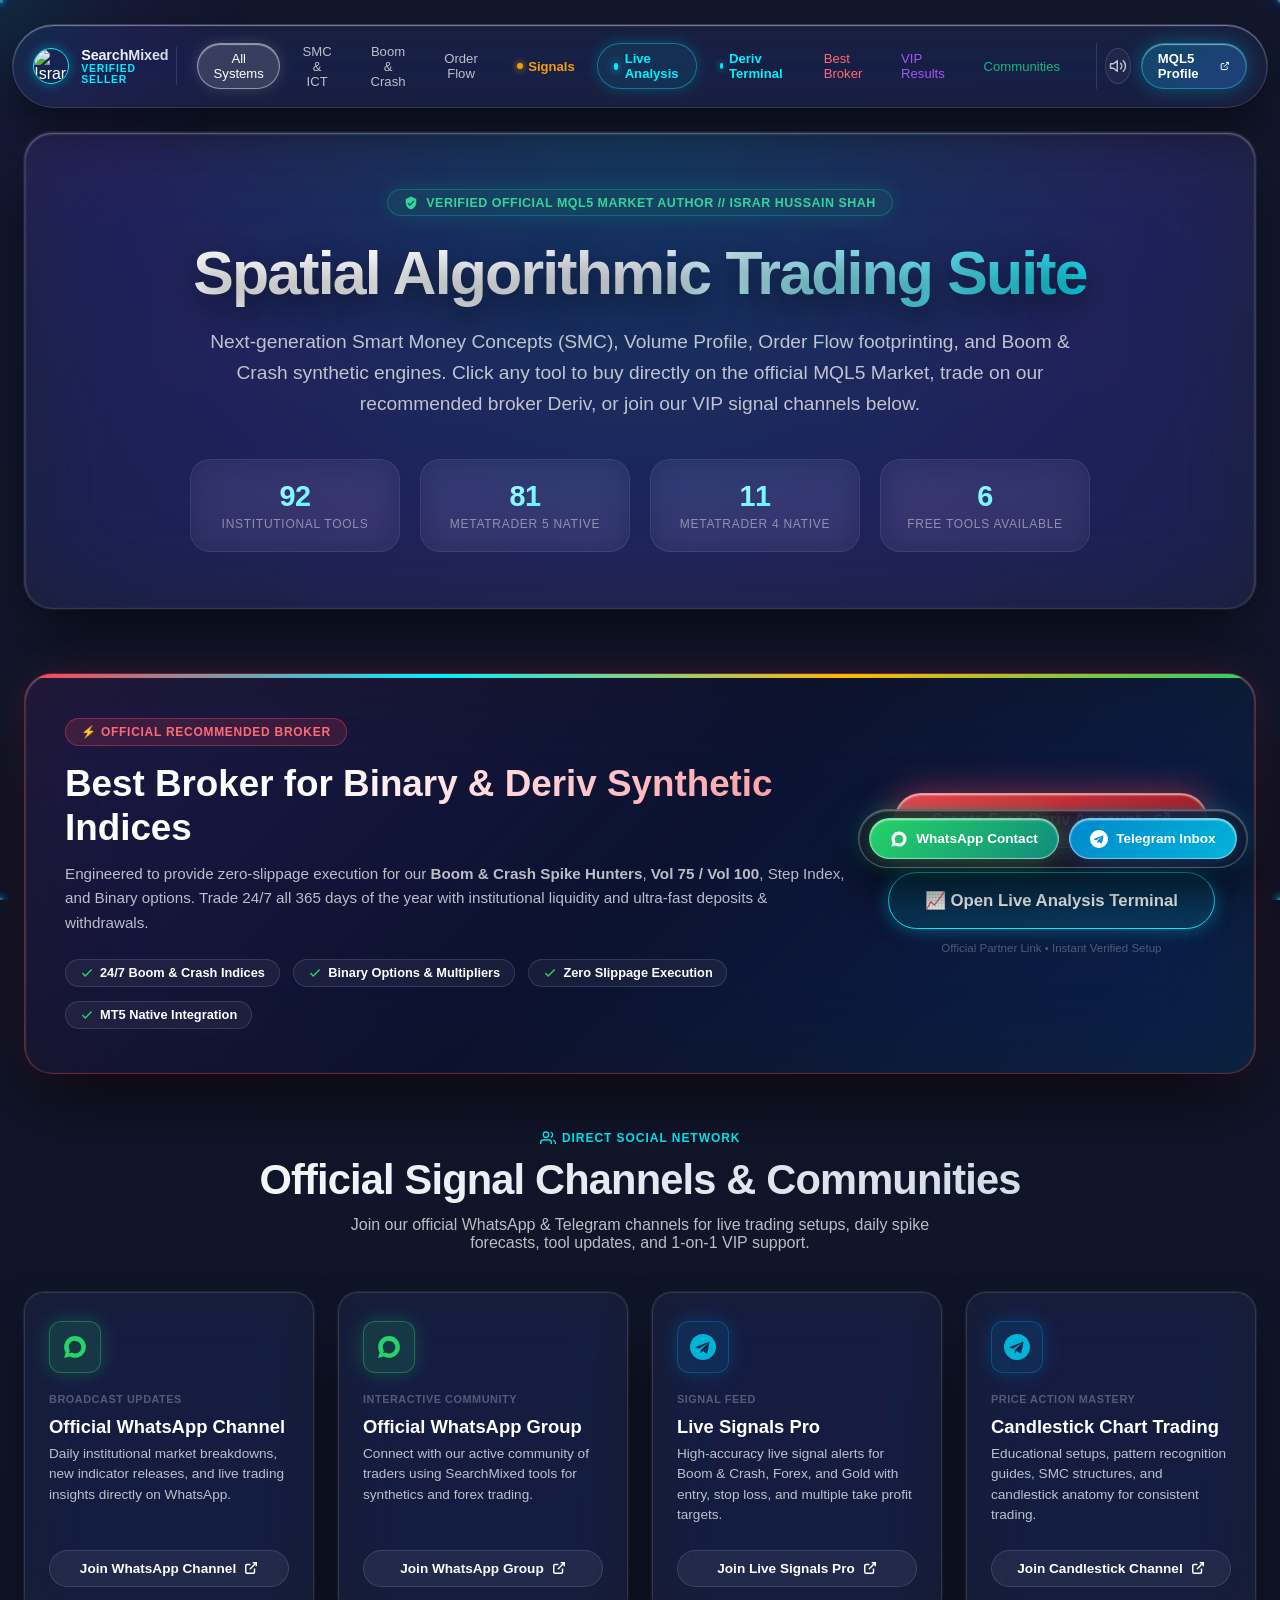
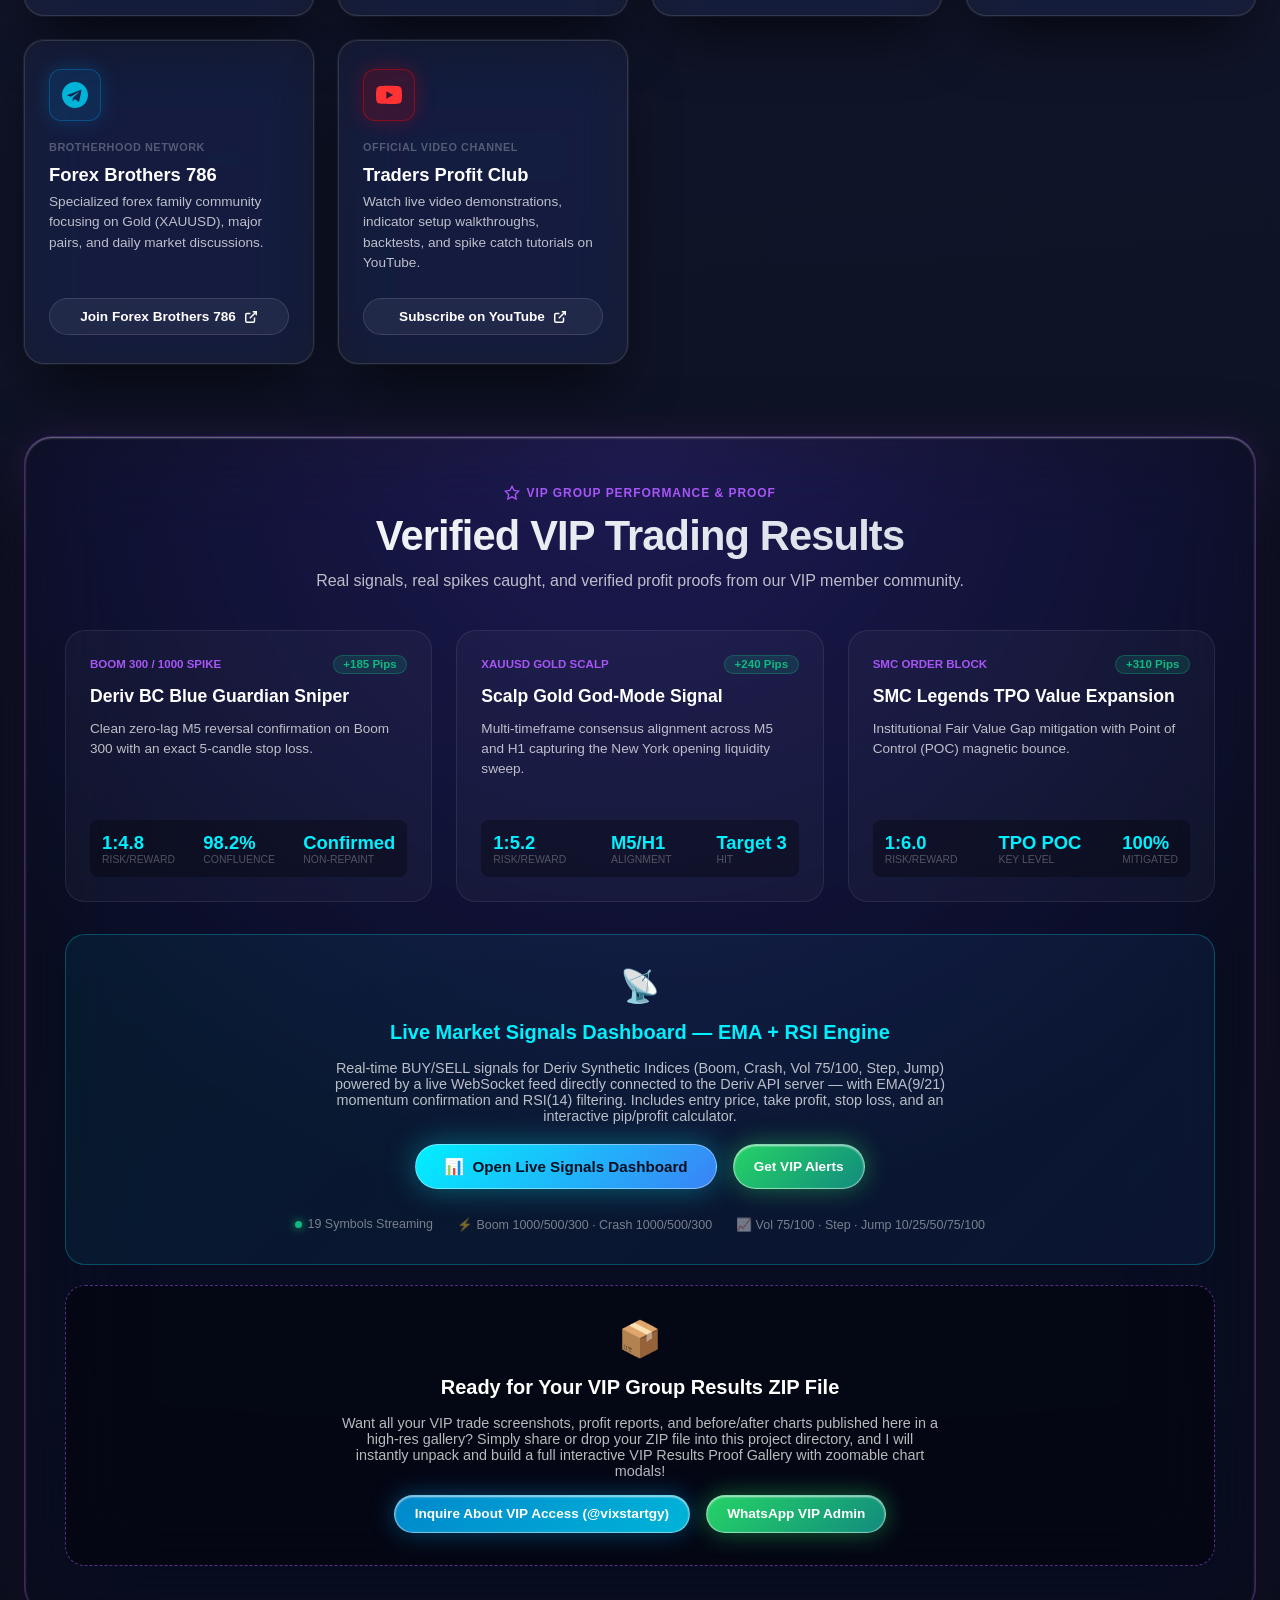
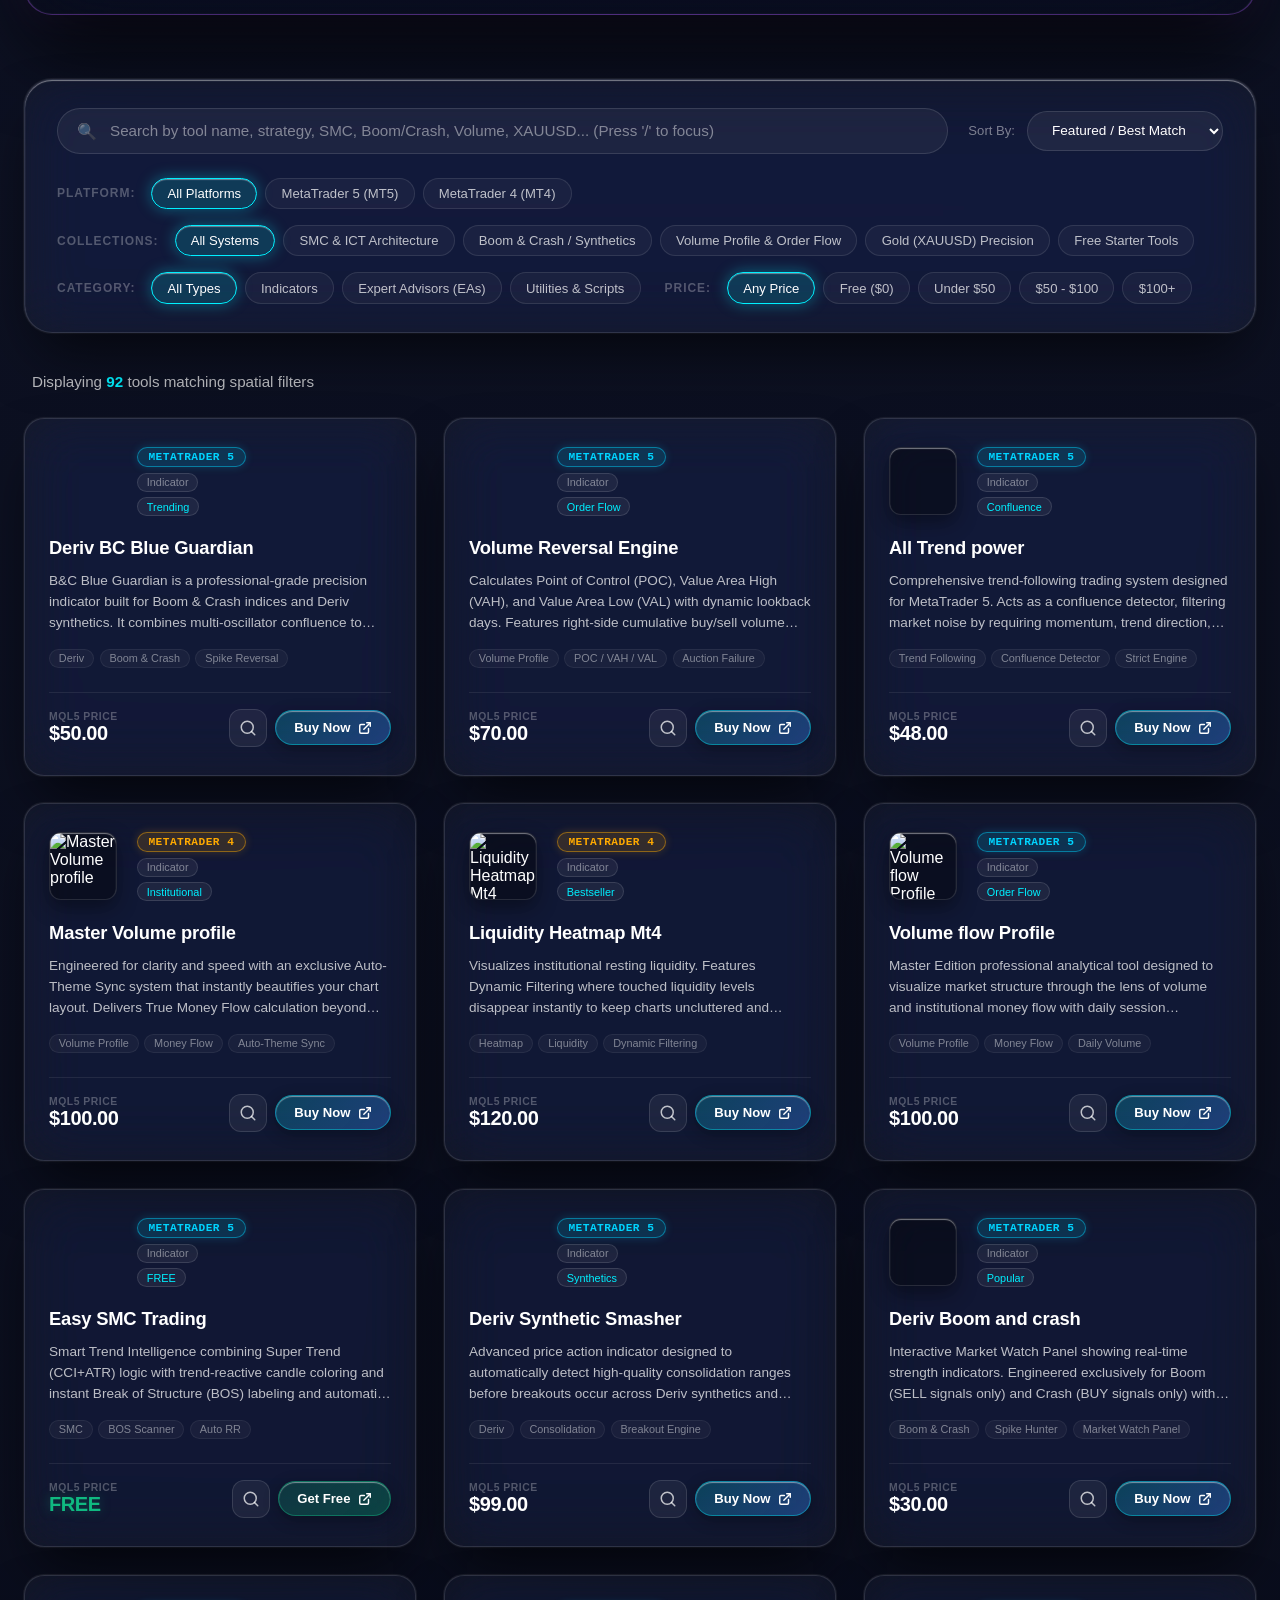
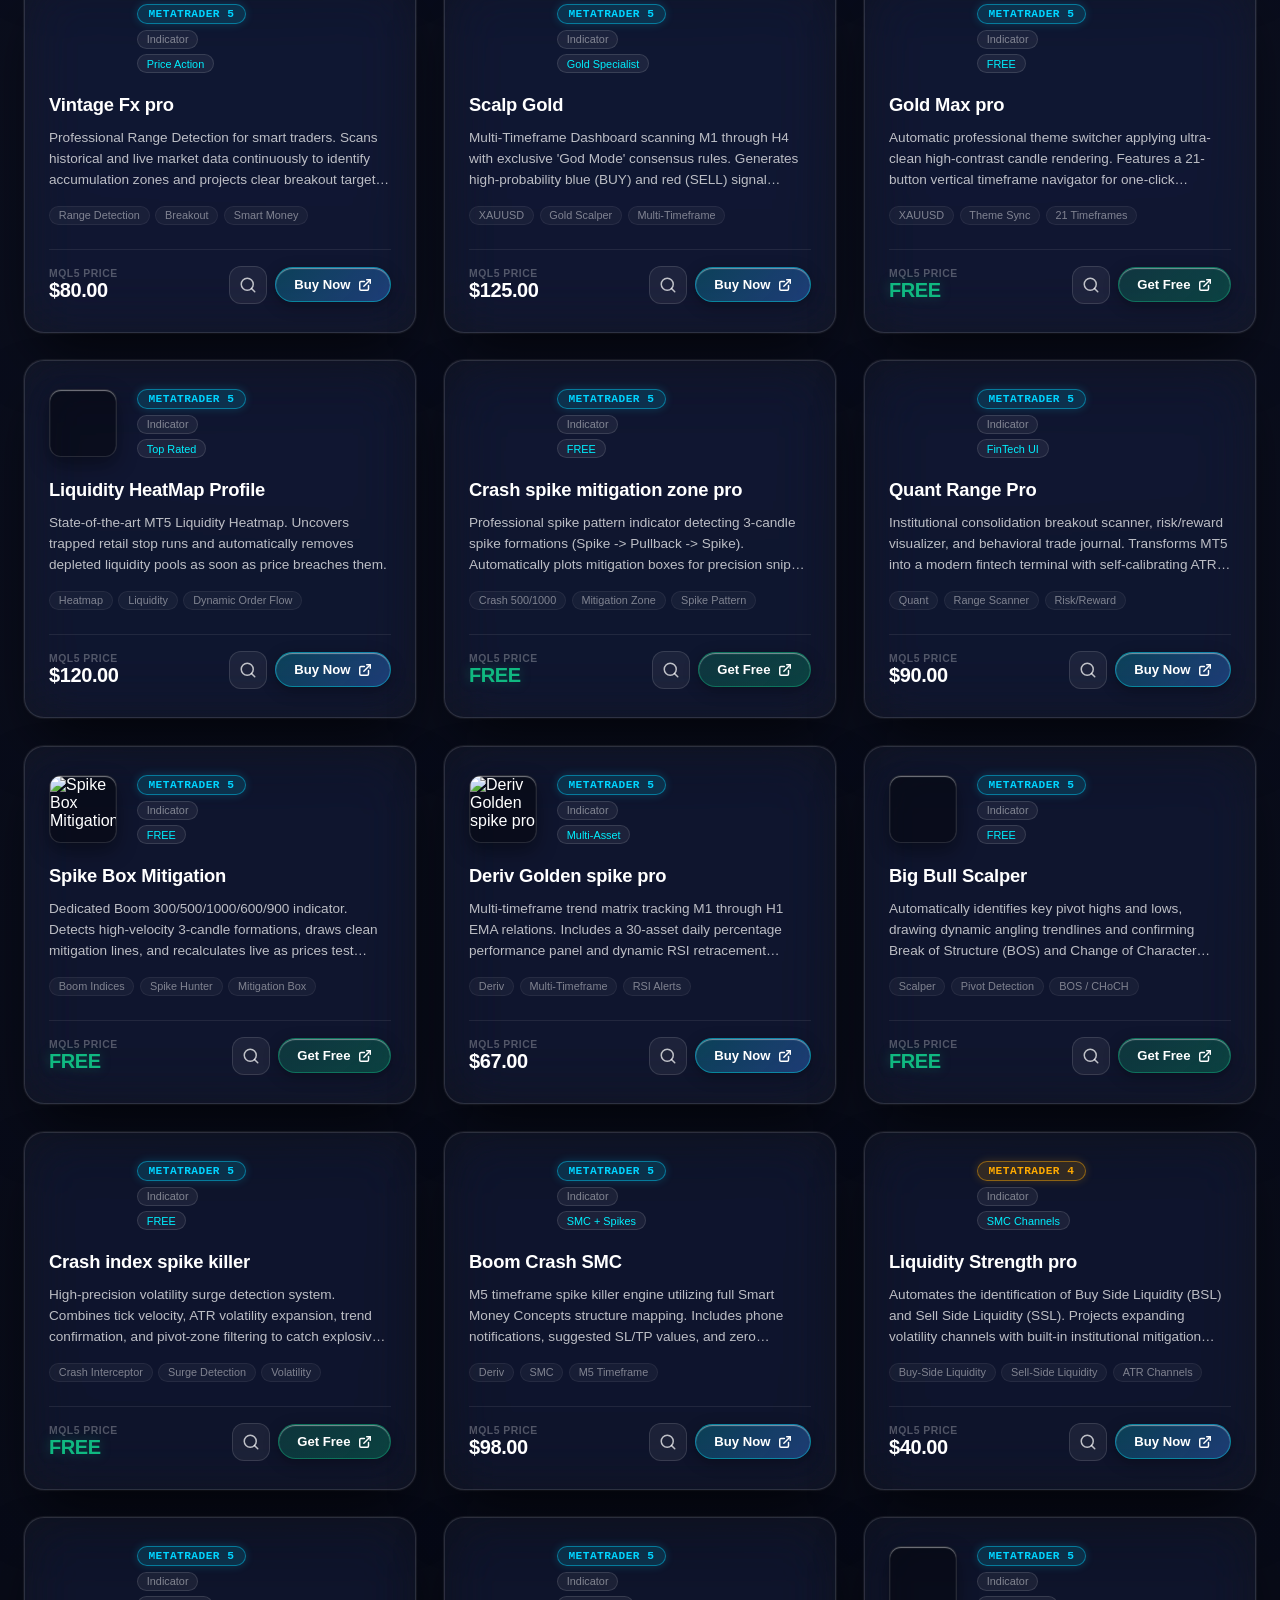
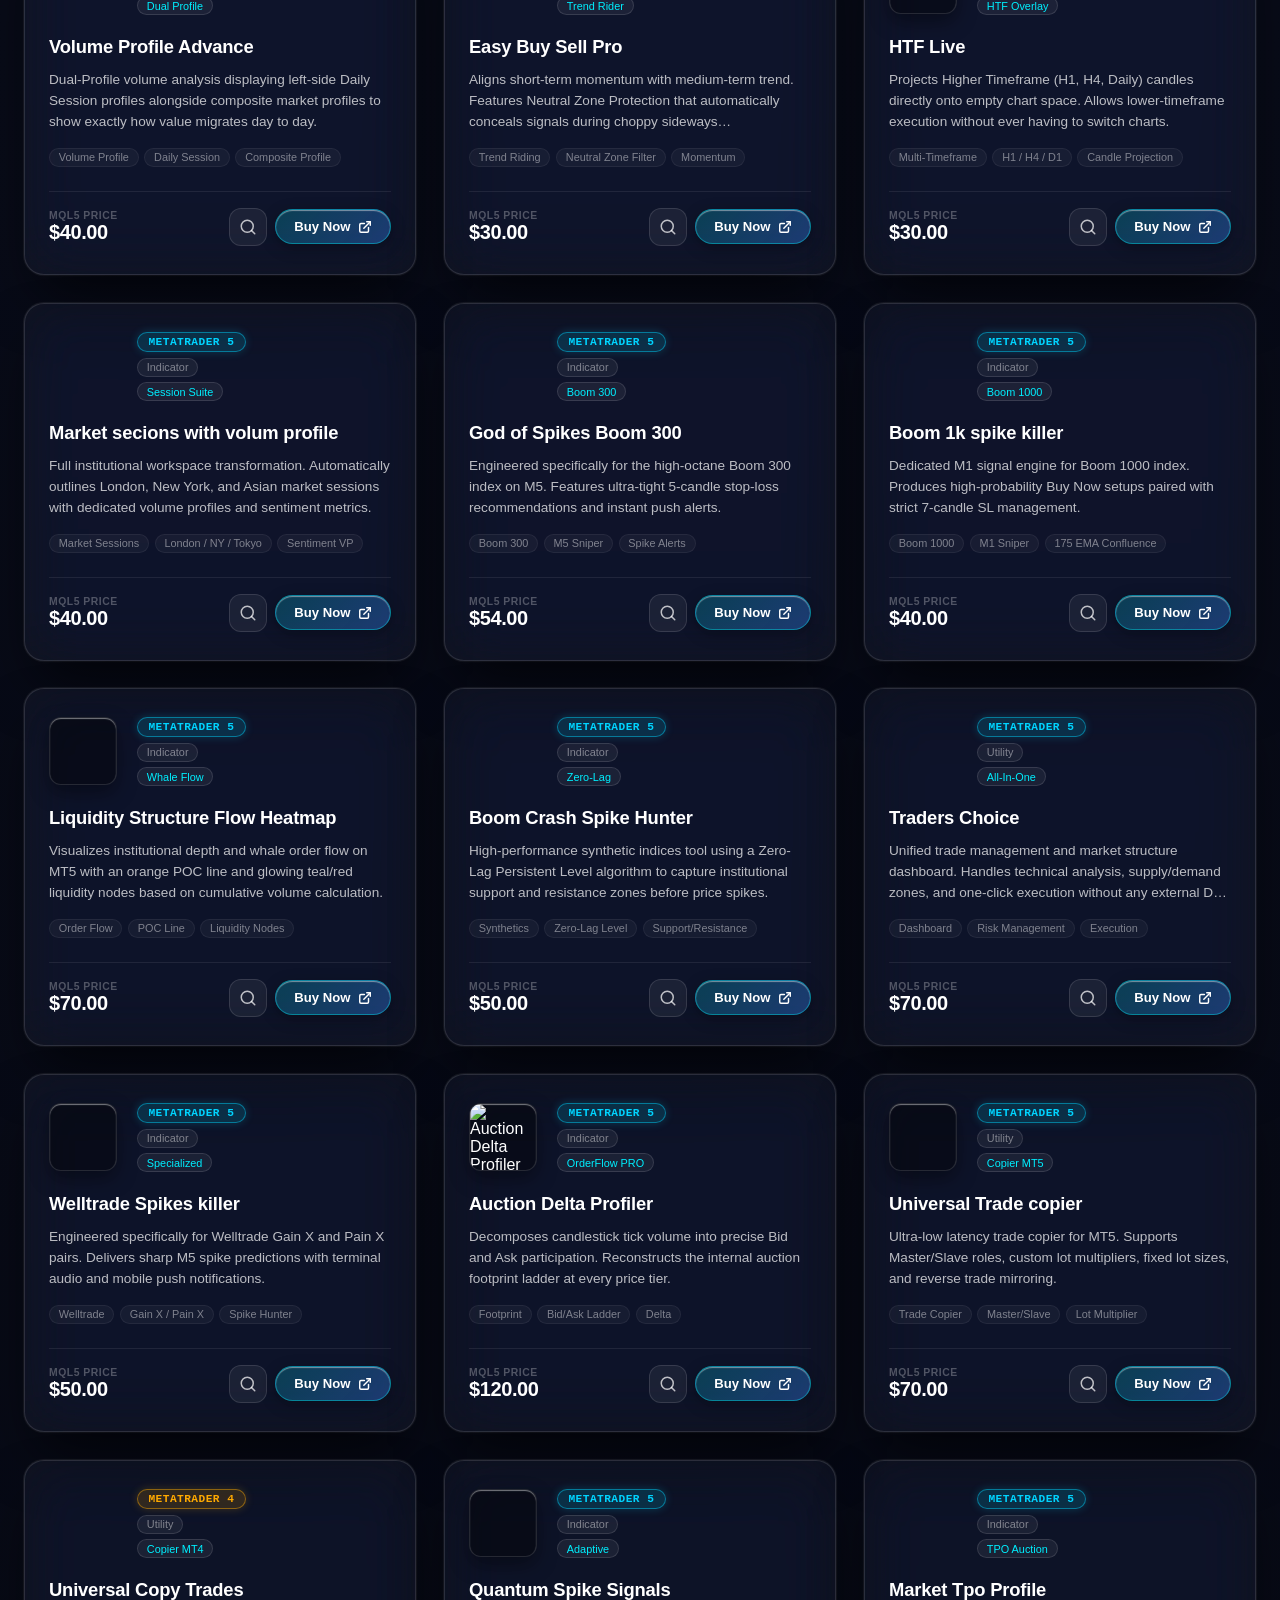
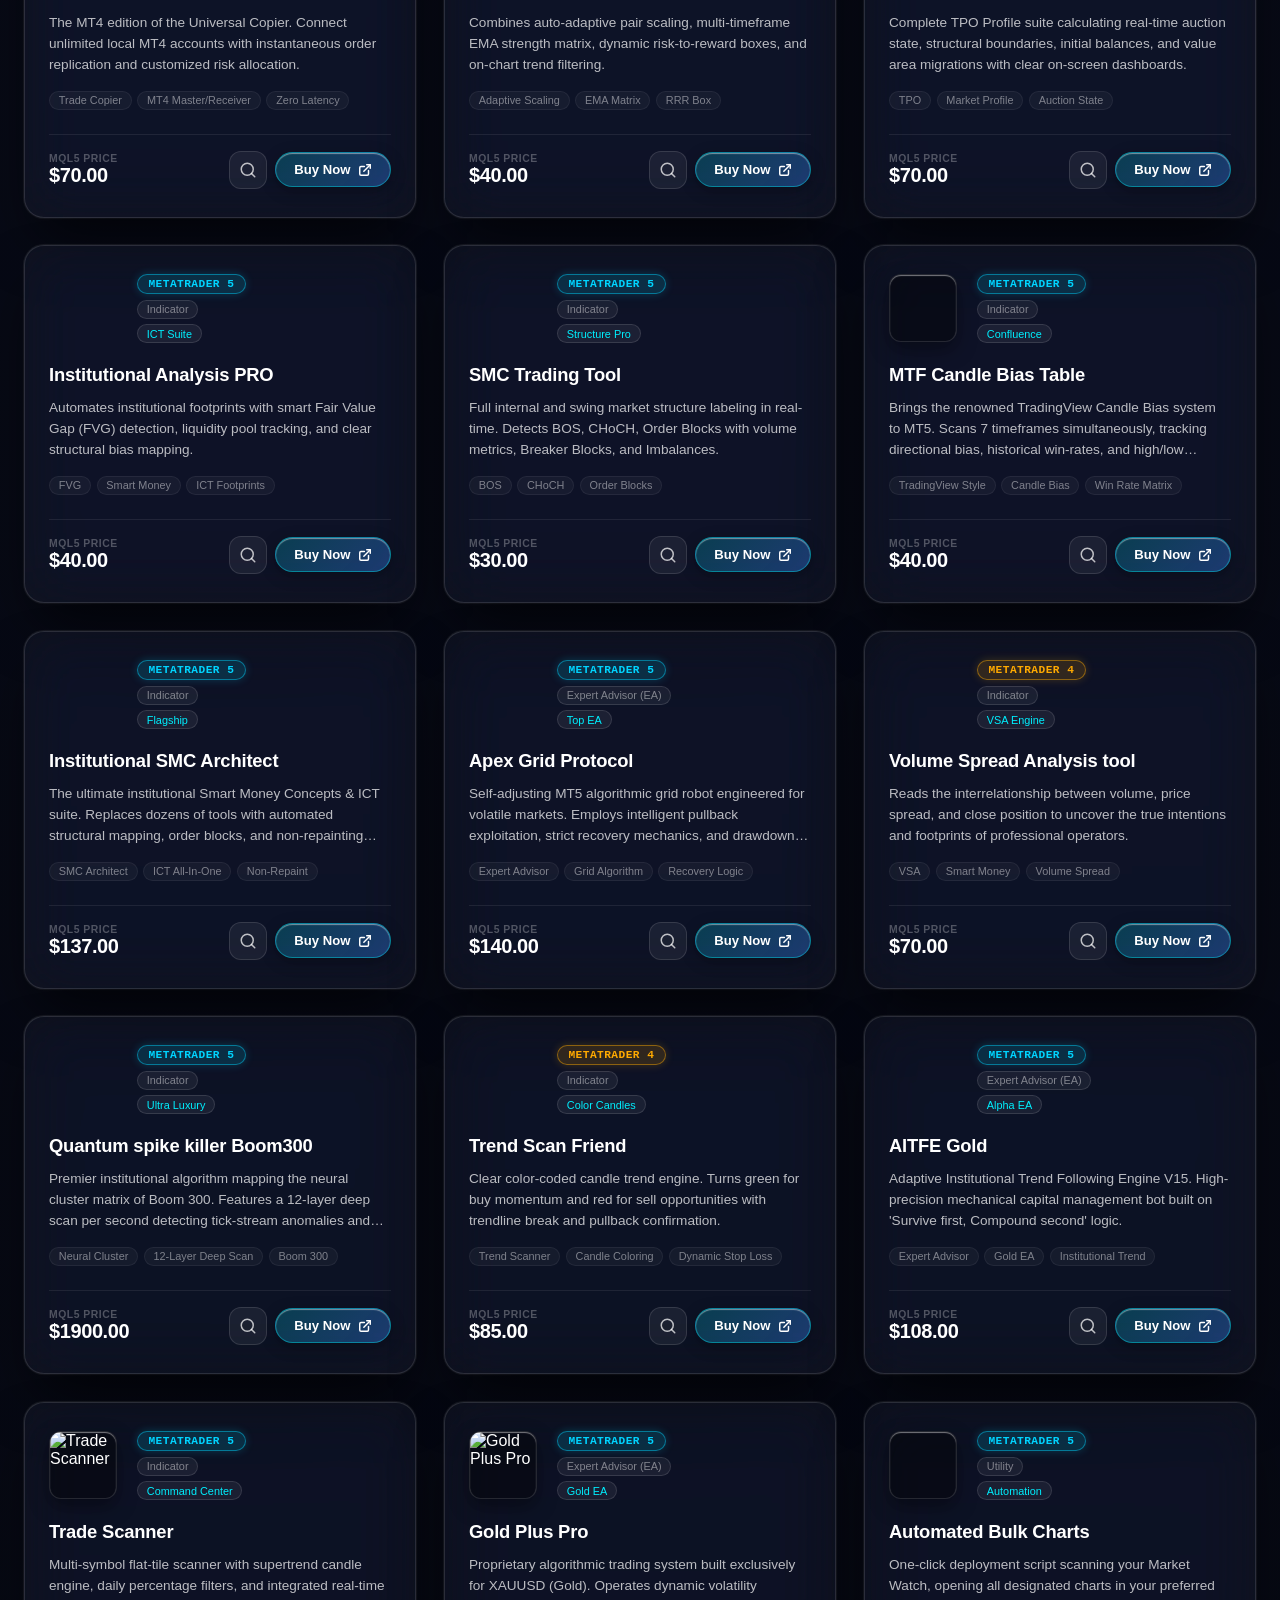
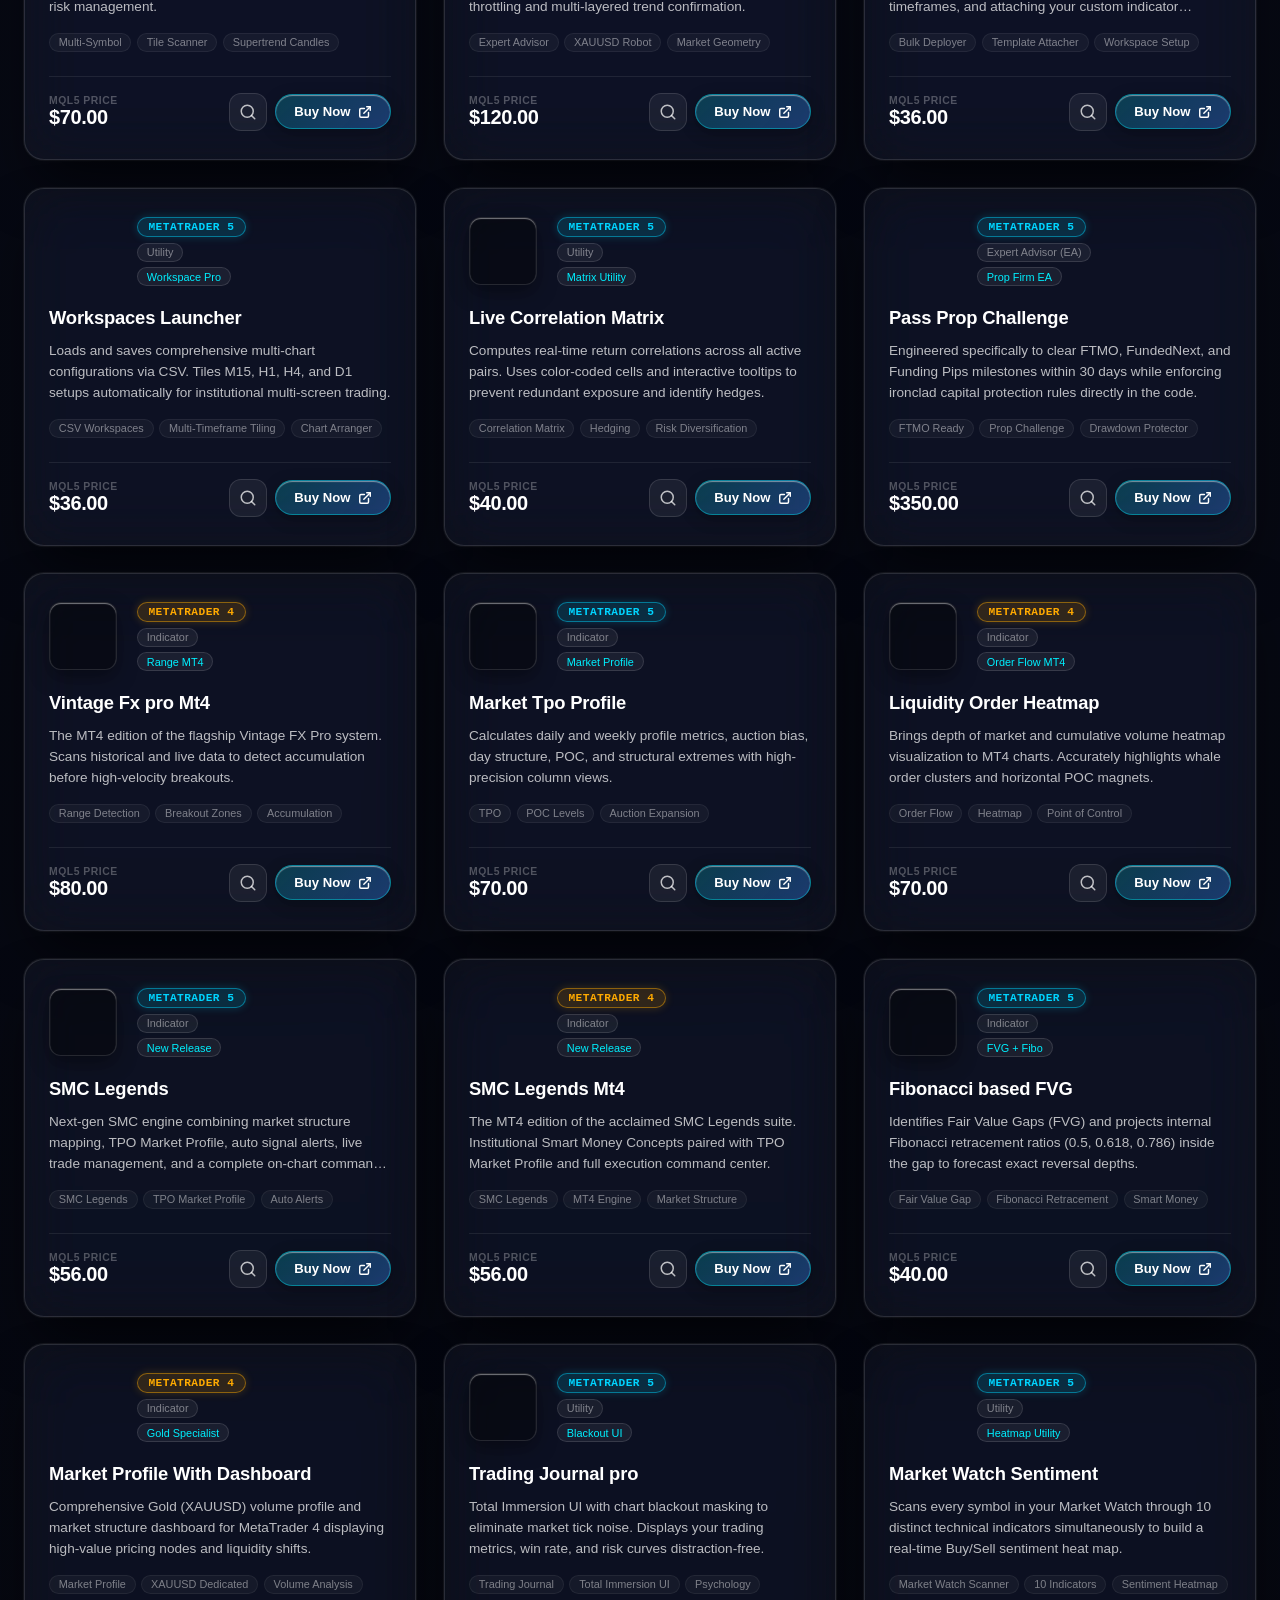
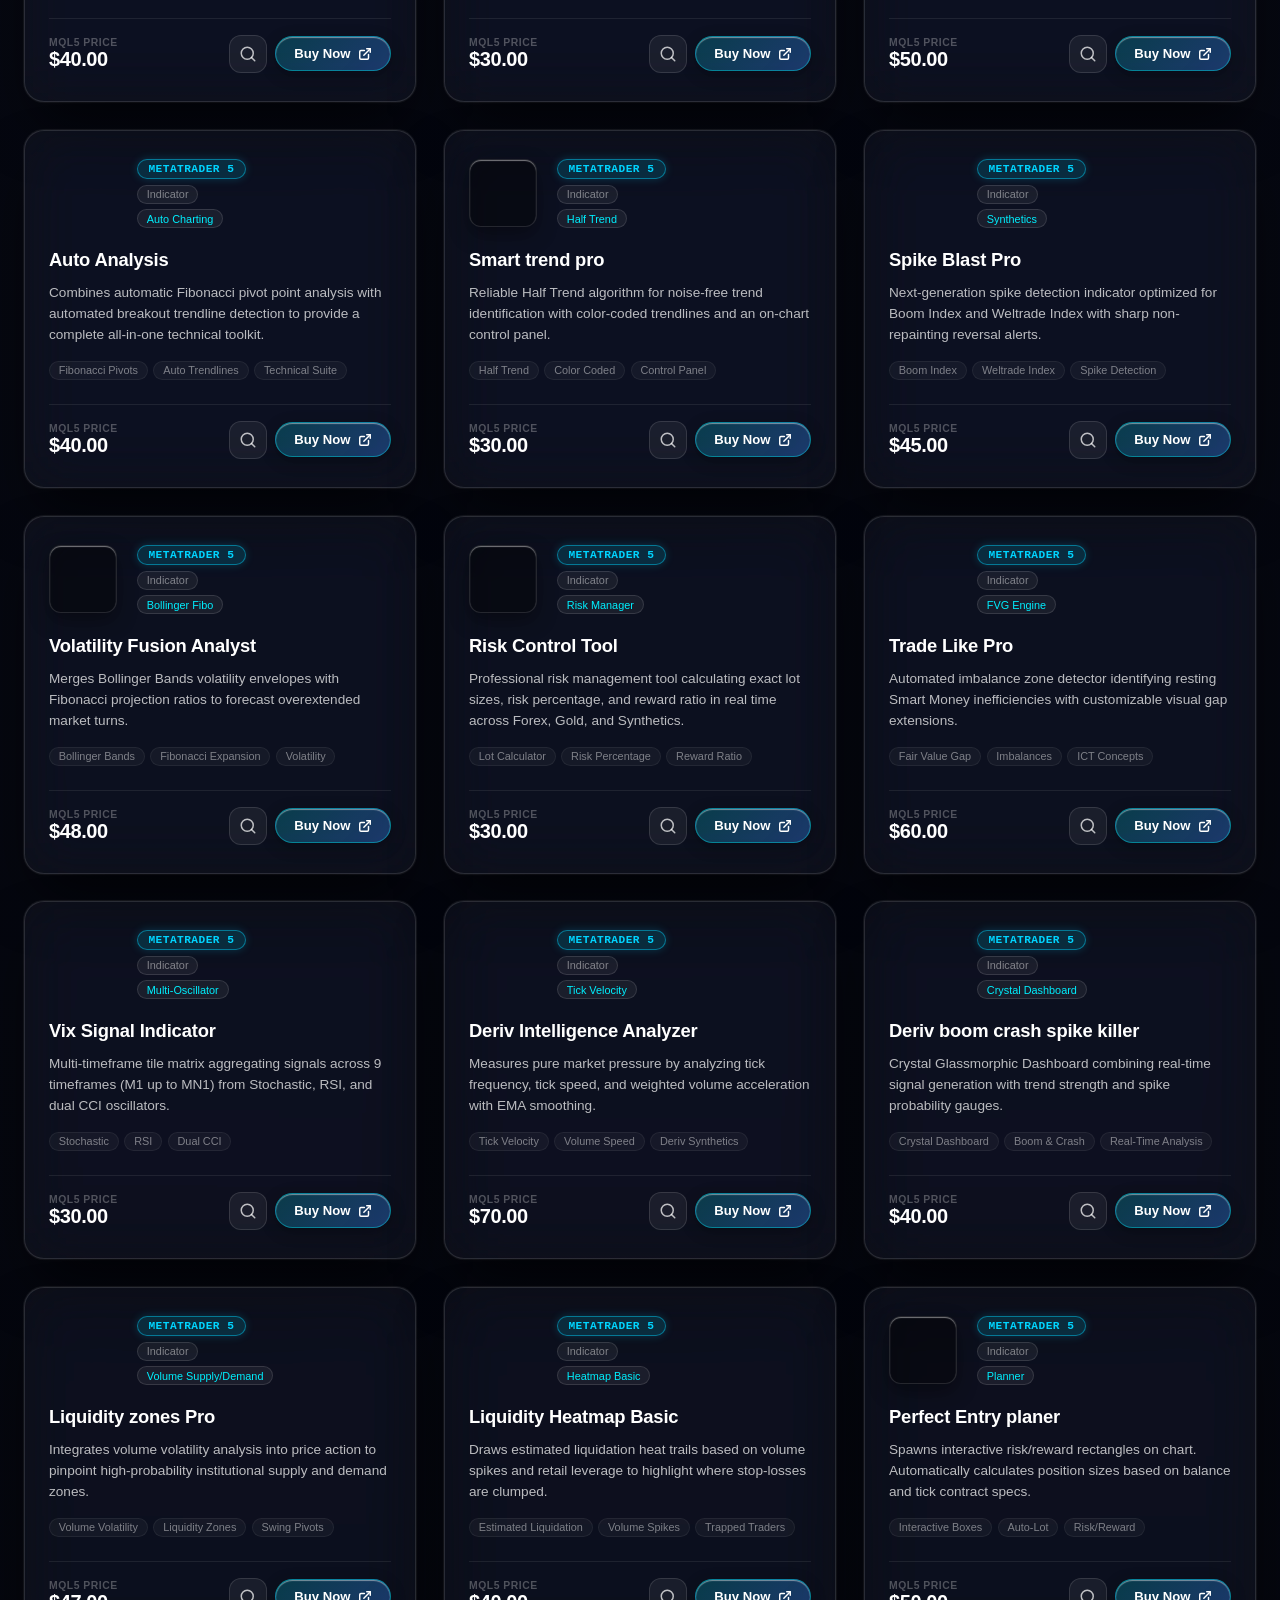
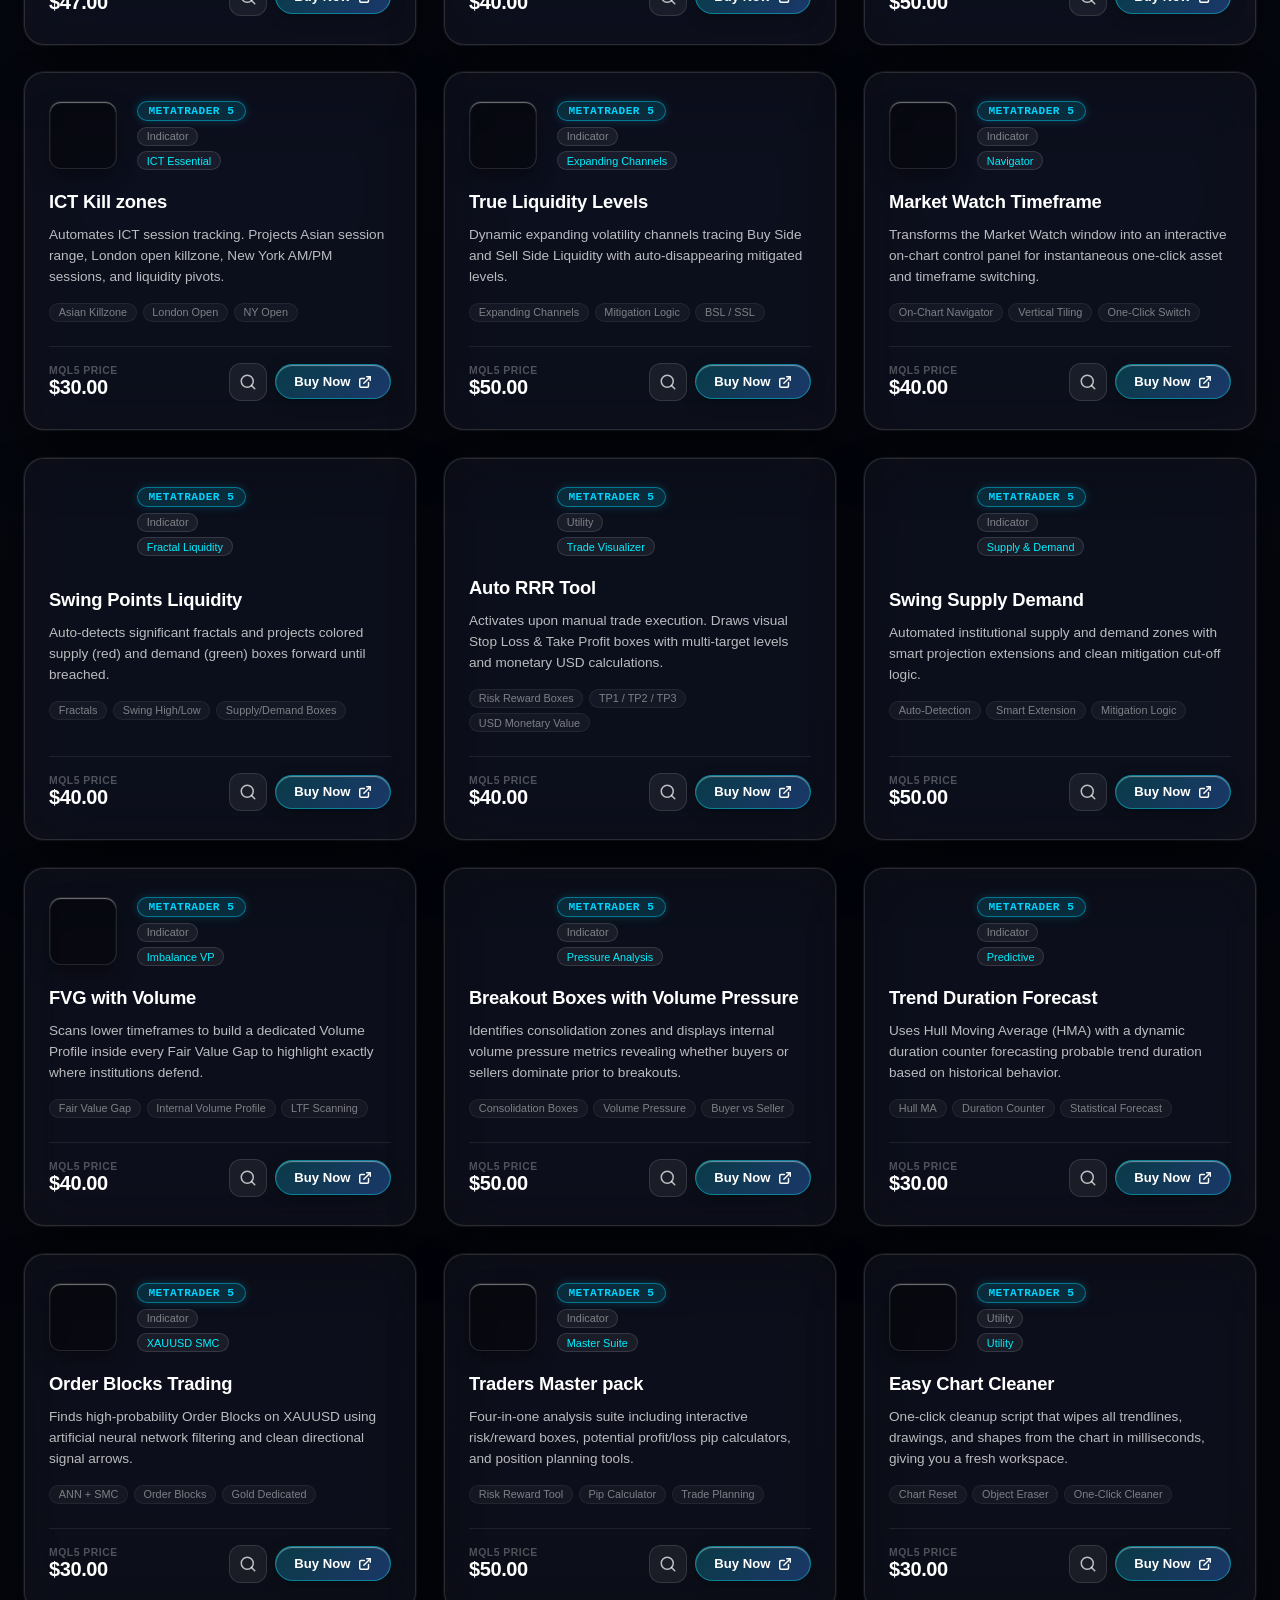
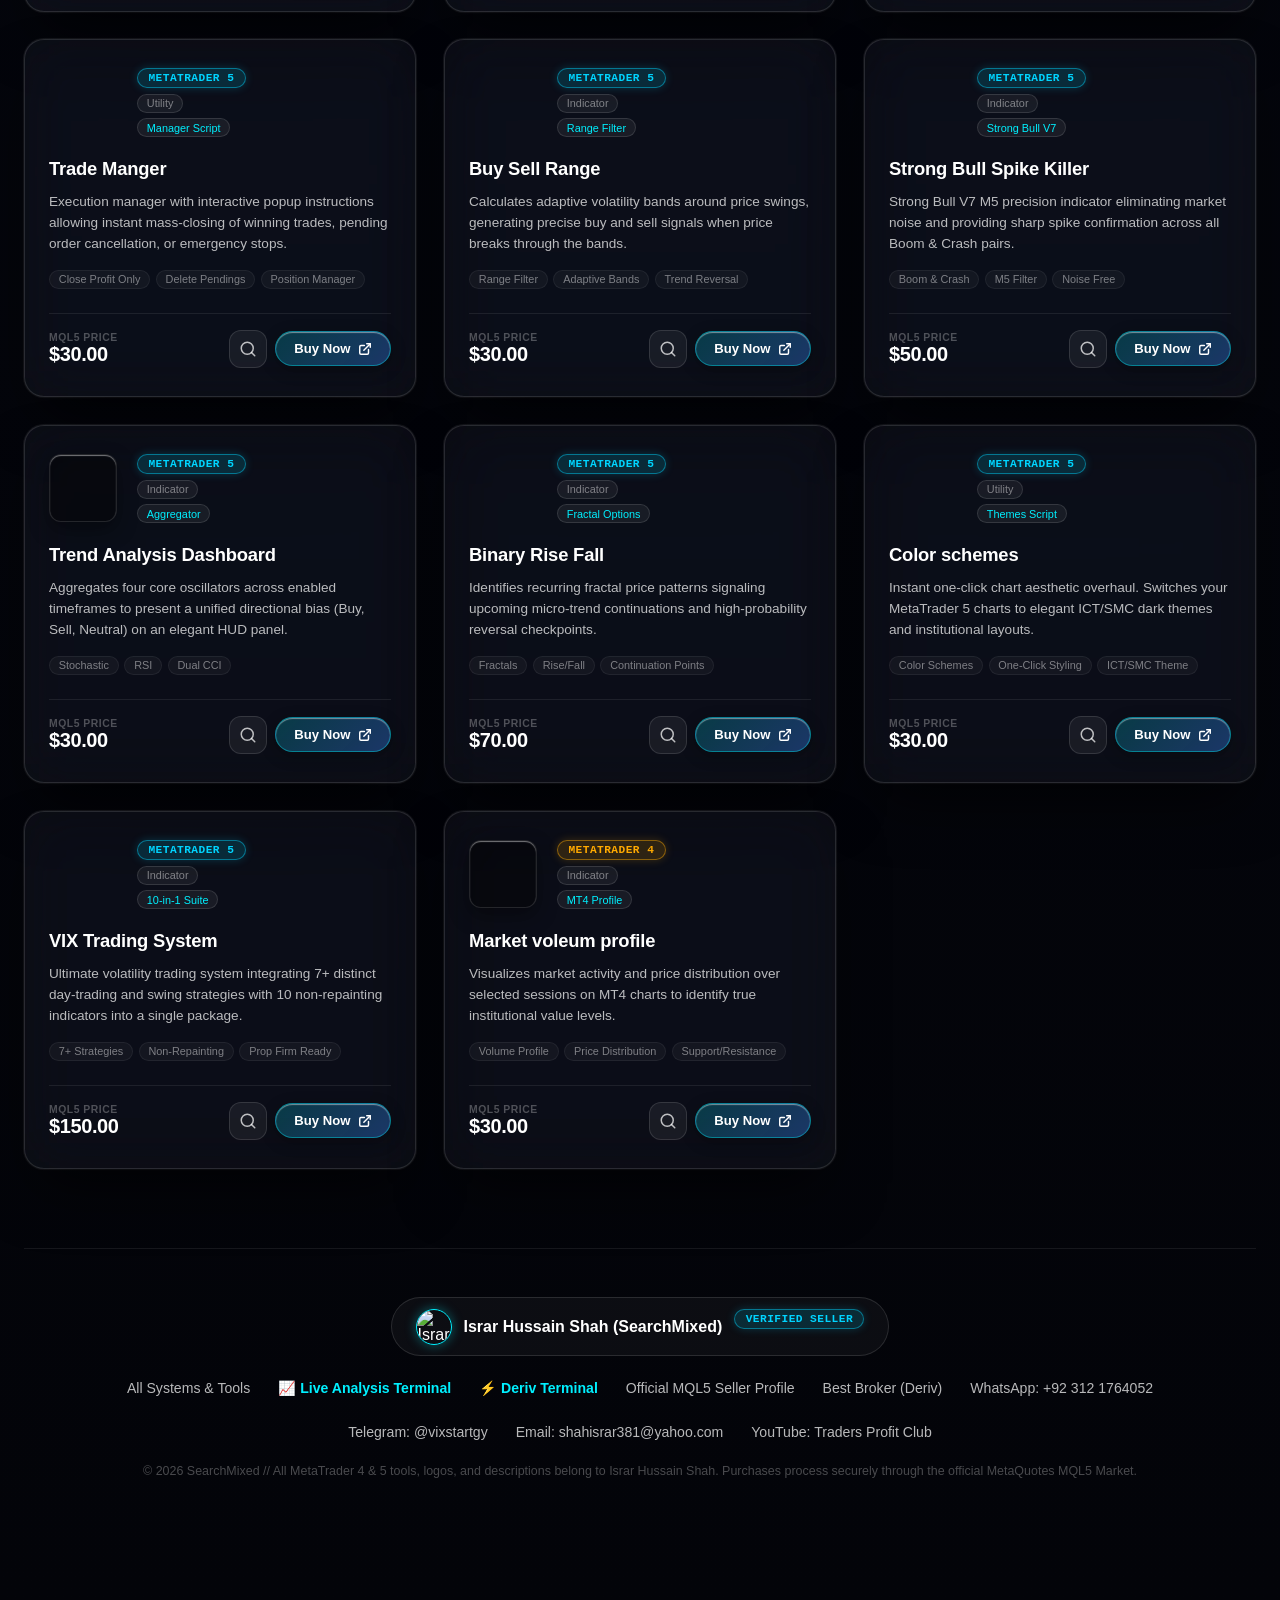
==== index.html @ 50a6c5bc "Add files via upload Initial upload" ====
<!DOCTYPE html>
<html lang="en">
<head>
  <meta charset="UTF-8">
  <meta name="viewport" content="width=device-width, initial-scale=1.0, maximum-scale=5.0">
  <meta http-equiv="X-UA-Compatible" content="ie=edge">
  
  <title>SearchMixed // Spatial Trading Intelligence Suite (MQL5 Official)</title>
  <meta name="description" content="Spatial UI marketplace for Israr Hussain Shah (SearchMixed) official MQL5 products. Institutional Smart Money Concepts (SMC), Volume Profile, Order Flow, Boom & Crash synthetic indicators, and VIP signal networks.">
  <meta name="theme-color" content="#05070e">

  <!-- Open Graph / Social Sharing -->
  <meta property="og:title" content="SearchMixed // Spatial Trading Intelligence Suite">
  <meta property="og:description" content="Explore and acquire 90+ institutional MetaTrader 4 & MetaTrader 5 tools directly from verified MQL5 seller Israr Hussain Shah. Official WhatsApp, Telegram, and Deriv broker partner.">
  <meta property="og:type" content="website">
  <meta property="og:image" content="https://c.mql5.com/avatar/2026/3/69b14bc7-0aa6_big.jpg">
  <meta property="og:url" content="https://www.mql5.com/en/users/searchmixed/seller">

  <link rel="icon" type="image/x-icon" href="https://c.mql5.com/i/favicon4.ico">
  
  <!-- Preconnect to CDNs for speed -->
  <link rel="preconnect" href="https://c.mql5.com">
  <link rel="dns-prefetch" href="https://c.mql5.com">
  <link rel="preconnect" href="https://track.deriv.me">

  <!-- Spatial UI Stylesheet -->
  <link rel="stylesheet" href="spatial.css">
</head>
<body>

  <!-- Ambient Refraction & Particle Canvas -->
  <canvas id="spatial-canvas"></canvas>

  <!-- Specular Follower Glow -->
  <div class="cursor-specular" id="cursor-glow"></div>

  <!-- FLOATING SPATIAL QUICK CONTACT DOCK (ALWAYS ACCESSIBLE) -->
  <aside class="floating-contact-dock" aria-label="Direct Trader Support Hub">
    <div class="floating-contact-pill">
      <!-- Glowing WhatsApp Button -->
      <a class="glow-btn btn-glow-whatsapp" 
         href="https://wa.me/923121764052" 
         target="_blank" 
         rel="noopener noreferrer" 
         title="Chat directly with Israr Hussain Shah on WhatsApp">
        <svg width="18" height="18" viewBox="0 0 24 24" fill="currentColor">
          <path d="M12.031 6.172c-3.181 0-5.767 2.586-5.768 5.766-.001 1.298.38 2.27 1.019 3.287l-.711 2.598 2.664-.698c.998.546 1.763.818 2.796.818 3.181 0 5.767-2.587 5.768-5.766.001-3.182-2.585-5.769-5.768-5.769zm10.009 5.765c-.002 5.541-4.509 10.048-10.05 10.048-1.758 0-3.411-.462-4.856-1.272l-5.134 1.346 1.371-5.006c-.896-1.503-1.37-3.239-1.37-5.116.002-5.541 4.51-10.048 10.051-10.048 5.541 0 10.048 4.507 10.048 10.048z"></path>
        </svg>
        <span>WhatsApp Contact</span>
      </a>

      <!-- Glowing Telegram Button -->
      <a class="glow-btn btn-glow-telegram" 
         href="https://t.me/vixstartgy" 
         target="_blank" 
         rel="noopener noreferrer" 
         title="Direct 1-on-1 Strategy Chat on Telegram (@vixstartgy)">
        <svg width="18" height="18" viewBox="0 0 24 24" fill="currentColor">
          <path d="M12 0C5.373 0 0 5.373 0 12s5.373 12 12 12 12-5.373 12-12S18.627 0 12 0zm5.894 8.221l-1.97 9.28c-.145.658-.537.818-1.084.508l-3-2.21-1.446 1.394c-.16.16-.295.295-.605.295l.213-3.053 5.56-5.023c.242-.213-.054-.333-.373-.121l-6.871 4.326-2.962-.924c-.643-.204-.657-.643.136-.953l11.57-4.46c.536-.196 1.006.128.832.941z"></path>
        </svg>
        <span>Telegram Inbox</span>
      </a>
    </div>
  </aside>

  <!-- Main Spatial Shell -->
  <div class="spatial-shell">

    <!-- visionOS Floating Capsule Dock -->
    <header class="spatial-nav-container">
      <nav class="spatial-dock" aria-label="Main Navigation">
        <a href="#top" class="dock-brand" title="SearchMixed Home">
          <img class="dock-avatar" src="https://c.mql5.com/avatar/2026/3/69b14bc7-0aa6_big.jpg" alt="Israr Hussain Shah Avatar">
          <div class="dock-brand-text">
            <span class="dock-brand-name">SearchMixed</span>
            <span class="dock-brand-tag">Verified Seller</span>
          </div>
        </a>

        <ul class="dock-links">
          <li><button class="dock-btn active" data-filter-collection="all">All Systems</button></li>
          <li><button class="dock-btn" data-filter-collection="smc">SMC & ICT</button></li>
          <li><button class="dock-btn" data-filter-collection="deriv">Boom & Crash</button></li>
          <li><button class="dock-btn" data-filter-collection="volume">Order Flow</button></li>
          <li><a href="signals-dashboard.html" class="dock-btn" style="color: #f59e0b; font-weight: 700; display: inline-flex; align-items: center; gap: 0.35rem;">
            <span style="width:6px;height:6px;background:#f59e0b;border-radius:50%;box-shadow:0 0 7px #f59e0b;animation:pulse-live-dot 1.5s infinite ease-in-out;display:inline-block;"></span>Signals
          </a></li>
          <li><a href="live-analysis.html" class="dock-btn live-analysis-nav-btn"><span class="live-indicator-dot"></span>Live Analysis</a></li>
		            <li><a href="deriv-terminal.html" class="dock-btn" style="color: #00f0ff; font-weight: 700; display: inline-flex; align-items: center; gap: 0.35rem;">
            <span style="width:6px;height:6px;background:#00f0ff;border-radius:50%;box-shadow:0 0 7px #00f0ff;animation:pulse-live-dot 1.5s infinite ease-in-out;display:inline-block;"></span>Deriv Terminal
          </a></li>
          <li><a href="#broker-section" class="dock-btn" style="color: #ff6b74;">Best Broker</a></li>
          <li><a href="#vip-section" class="dock-btn" style="color: var(--violet-neon);">VIP Results</a></li>
          <li><a href="#community-section" class="dock-btn" style="color: var(--emerald-neon);">Communities</a></li>
        </ul>

        <div class="dock-actions">
          <button class="audio-toggle-btn" id="audio-toggle" title="Toggle Spatial Audio (Glass Taps)" aria-label="Toggle Spatial Audio">
            <svg width="18" height="18" viewBox="0 0 24 24" fill="none" stroke="currentColor" stroke-width="2" stroke-linecap="round" stroke-linejoin="round">
              <polygon points="11 5 6 9 2 9 2 15 6 15 11 19 11 5"></polygon>
              <path d="M19.07 4.93a10 10 0 0 1 0 14.14M15.54 8.46a5 5 0 0 1 0 7.07"></path>
            </svg>
          </button>

          <a class="mql5-profile-btn" href="https://www.mql5.com/en/users/searchmixed/seller" target="_blank" rel="noopener noreferrer">
            <span>MQL5 Profile</span>
            <svg width="14" height="14" viewBox="0 0 24 24" fill="none" stroke="currentColor" stroke-width="2.5">
              <path d="M18 13v6a2 2 0 0 1-2 2H5a2 2 0 0 1-2-2V8a2 2 0 0 1 2-2h6"></path>
              <polyline points="15 3 21 3 21 9"></polyline>
              <line x1="10" y1="14" x2="21" y2="3"></line>
            </svg>
          </a>
        </div>
      </nav>
    </header>

    <!-- Spatial Hero 3D Deck -->
    <section class="spatial-hero" id="top">
      <div class="hero-glass-deck">
        <div class="hero-content">
          <div class="hero-verified-badge">
            <svg width="14" height="14" viewBox="0 0 24 24" fill="currentColor">
              <path d="M12 1L3 5v6c0 5.55 3.84 10.74 9 12 5.16-1.26 9-6.45 9-12V5l-9-4zm-2 16l-4-4 1.41-1.41L10 14.17l6.59-6.59L18 9l-8 8z"></path>
            </svg>
            <span>Verified Official MQL5 Market Author // Israr Hussain Shah</span>
          </div>

          <h1 class="hero-title">Spatial Algorithmic Trading Suite</h1>
          <p class="hero-subtitle">
            Next-generation Smart Money Concepts (SMC), Volume Profile, Order Flow footprinting, and Boom & Crash synthetic engines. Click any tool to buy directly on the official MQL5 Market, trade on our recommended broker Deriv, or join our VIP signal channels below.
          </p>

          <div class="hero-metrics-grid">
            <div class="metric-card">
              <div class="metric-value" id="stat-total-tools">90+</div>
              <div class="metric-label">Institutional Tools</div>
            </div>
            <div class="metric-card">
              <div class="metric-value" id="stat-mt5-count">65+</div>
              <div class="metric-label">MetaTrader 5 Native</div>
            </div>
            <div class="metric-card">
              <div class="metric-value" id="stat-mt4-count">25+</div>
              <div class="metric-label">MetaTrader 4 Native</div>
            </div>
            <div class="metric-card">
              <div class="metric-value" id="stat-free-count">8</div>
              <div class="metric-label">Free Tools Available</div>
            </div>
          </div>
        </div>
      </div>
    </section>

    <!-- RECOMMENDED BROKER SPATIAL DECK (DERIV // BINARY & SYNTHETICS) -->
    <section class="broker-spatial-deck" id="broker-section" aria-label="Official Broker Partner">
      <div class="broker-info-col">
        <div class="broker-pill-badge">
          <span>⚡ Official Recommended Broker</span>
        </div>
        <h2 class="broker-title">Best Broker for Binary & Deriv Synthetic Indices</h2>
        <p class="broker-desc">
          Engineered to provide zero-slippage execution for our <strong>Boom & Crash Spike Hunters</strong>, <strong>Vol 75 / Vol 100</strong>, Step Index, and Binary options. Trade 24/7 all 365 days of the year with institutional liquidity and ultra-fast deposits & withdrawals.
        </p>

        <div class="broker-features-list">
          <span class="broker-feature-item">
            <svg width="14" height="14" viewBox="0 0 24 24" fill="none" stroke="currentColor" stroke-width="2.5"><polyline points="20 6 9 17 4 12"></polyline></svg>
            24/7 Boom & Crash Indices
          </span>
          <span class="broker-feature-item">
            <svg width="14" height="14" viewBox="0 0 24 24" fill="none" stroke="currentColor" stroke-width="2.5"><polyline points="20 6 9 17 4 12"></polyline></svg>
            Binary Options & Multipliers
          </span>
          <span class="broker-feature-item">
            <svg width="14" height="14" viewBox="0 0 24 24" fill="none" stroke="currentColor" stroke-width="2.5"><polyline points="20 6 9 17 4 12"></polyline></svg>
            Zero Slippage Execution
          </span>
          <span class="broker-feature-item">
            <svg width="14" height="14" viewBox="0 0 24 24" fill="none" stroke="currentColor" stroke-width="2.5"><polyline points="20 6 9 17 4 12"></polyline></svg>
            MT5 Native Integration
          </span>
        </div>
      </div>

      <div class="broker-cta-col">
        <a class="broker-register-btn" 
           href="https://track.deriv.me/_JPGg-UNeLM71hit6RV3zsGNd7ZgqdRLk/1/" 
           target="_blank" 
           rel="noopener noreferrer">
          <span>Create Free Deriv Account</span>
          <svg width="18" height="18" viewBox="0 0 24 24" fill="none" stroke="currentColor" stroke-width="2.5">
            <path d="M18 13v6a2 2 0 0 1-2 2H5a2 2 0 0 1-2-2V8a2 2 0 0 1 2-2h6"></path>
            <polyline points="15 3 21 3 21 9"></polyline>
            <line x1="10" y1="14" x2="21" y2="3"></line>
          </svg>
        </a>
        <a class="broker-register-btn" 
           href="live-analysis.html" 
           style="margin-top: 0.65rem; background: rgba(0, 240, 255, 0.12); border: 1px solid var(--cyan-neon); color: #fff; box-shadow: 0 0 18px var(--cyan-glow);">
          <span>📈 Open Live Analysis Terminal</span>
        </a>
        <span class="broker-subtext">Official Partner Link &bull; Instant Verified Setup</span>
      </div>
    </section>

    <!-- OFFICIAL COMMUNITIES & SIGNAL CHANNELS SECTION -->
    <section class="community-section" id="community-section" aria-label="Official Communities & Signals">
      <div class="section-spatial-header">
        <span class="section-tag">
          <svg width="16" height="16" viewBox="0 0 24 24" fill="none" stroke="currentColor" stroke-width="2"><path d="M17 21v-2a4 4 0 0 0-4-4H5a4 4 0 0 0-4 4v2"></path><circle cx="9" cy="7" r="4"></circle><path d="M23 21v-2a4 4 0 0 0-3-3.87"></path><path d="M16 3.13a4 4 0 0 1 0 7.75"></path></svg>
          Direct Social Network
        </span>
        <h2 class="section-heading">Official Signal Channels & Communities</h2>
        <p class="section-lead">Join our official WhatsApp & Telegram channels for live trading setups, daily spike forecasts, tool updates, and 1-on-1 VIP support.</p>
      </div>

      <div class="community-cards-grid">
        <!-- 1. WhatsApp Channel -->
        <div class="community-card comm-card-wa">
          <div>
            <div class="comm-icon-box comm-icon-wa">
              <svg width="26" height="26" viewBox="0 0 24 24" fill="currentColor">
                <path d="M12.031 6.172c-3.181 0-5.767 2.586-5.768 5.766-.001 1.298.38 2.27 1.019 3.287l-.711 2.598 2.664-.698c.998.546 1.763.818 2.796.818 3.181 0 5.767-2.587 5.768-5.766.001-3.182-2.585-5.769-5.768-5.769zm10.009 5.765c-.002 5.541-4.509 10.048-10.05 10.048-1.758 0-3.411-.462-4.856-1.272l-5.134 1.346 1.371-5.006c-.896-1.503-1.37-3.239-1.37-5.116.002-5.541 4.51-10.048 10.051-10.048 5.541 0 10.048 4.507 10.048 10.048z"></path>
              </svg>
            </div>
            <span class="comm-type-pill">Broadcast Updates</span>
            <h3 class="comm-title">Official WhatsApp Channel</h3>
            <p class="comm-desc">Daily institutional market breakdowns, new indicator releases, and live trading insights directly on WhatsApp.</p>
          </div>
          <a class="comm-join-btn" href="https://whatsapp.com/channel/0029Va7eoTo1nozCVt885t1M" target="_blank" rel="noopener noreferrer">
            <span>Join WhatsApp Channel</span>
            <svg width="14" height="14" viewBox="0 0 24 24" fill="none" stroke="currentColor" stroke-width="2.5"><path d="M18 13v6a2 2 0 0 1-2 2H5a2 2 0 0 1-2-2V8a2 2 0 0 1 2-2h6"></path><polyline points="15 3 21 3 21 9"></polyline><line x1="10" y1="14" x2="21" y2="3"></line></svg>
          </a>
        </div>

        <!-- 2. WhatsApp Community -->
        <div class="community-card comm-card-wa">
          <div>
            <div class="comm-icon-box comm-icon-wa">
              <svg width="26" height="26" viewBox="0 0 24 24" fill="currentColor">
                <path d="M12.031 6.172c-3.181 0-5.767 2.586-5.768 5.766-.001 1.298.38 2.27 1.019 3.287l-.711 2.598 2.664-.698c.998.546 1.763.818 2.796.818 3.181 0 5.767-2.587 5.768-5.766.001-3.182-2.585-5.769-5.768-5.769zm10.009 5.765c-.002 5.541-4.509 10.048-10.05 10.048-1.758 0-3.411-.462-4.856-1.272l-5.134 1.346 1.371-5.006c-.896-1.503-1.37-3.239-1.37-5.116.002-5.541 4.51-10.048 10.051-10.048 5.541 0 10.048 4.507 10.048 10.048z"></path>
              </svg>
            </div>
            <span class="comm-type-pill">Interactive Community</span>
            <h3 class="comm-title">Official WhatsApp Group</h3>
            <p class="comm-desc">Connect with our active community of traders using SearchMixed tools for synthetics and forex trading.</p>
          </div>
          <a class="comm-join-btn" href="https://chat.whatsapp.com/Hbd0vChIC6h92pyUE3kEW4" target="_blank" rel="noopener noreferrer">
            <span>Join WhatsApp Group</span>
            <svg width="14" height="14" viewBox="0 0 24 24" fill="none" stroke="currentColor" stroke-width="2.5"><path d="M18 13v6a2 2 0 0 1-2 2H5a2 2 0 0 1-2-2V8a2 2 0 0 1 2-2h6"></path><polyline points="15 3 21 3 21 9"></polyline><line x1="10" y1="14" x2="21" y2="3"></line></svg>
          </a>
        </div>

        <!-- 3. Telegram: Live Signals Pro -->
        <div class="community-card comm-card-tg">
          <div>
            <div class="comm-icon-box comm-icon-tg">
              <svg width="26" height="26" viewBox="0 0 24 24" fill="currentColor">
                <path d="M12 0C5.373 0 0 5.373 0 12s5.373 12 12 12 12-5.373 12-12S18.627 0 12 0zm5.894 8.221l-1.97 9.28c-.145.658-.537.818-1.084.508l-3-2.21-1.446 1.394c-.16.16-.295.295-.605.295l.213-3.053 5.56-5.023c.242-.213-.054-.333-.373-.121l-6.871 4.326-2.962-.924c-.643-.204-.657-.643.136-.953l11.57-4.46c.536-.196 1.006.128.832.941z"></path>
              </svg>
            </div>
            <span class="comm-type-pill">Signal Feed</span>
            <h3 class="comm-title">Live Signals Pro</h3>
            <p class="comm-desc">High-accuracy live signal alerts for Boom & Crash, Forex, and Gold with entry, stop loss, and multiple take profit targets.</p>
          </div>
          <a class="comm-join-btn" href="https://t.me/livesignalspro" target="_blank" rel="noopener noreferrer">
            <span>Join Live Signals Pro</span>
            <svg width="14" height="14" viewBox="0 0 24 24" fill="none" stroke="currentColor" stroke-width="2.5"><path d="M18 13v6a2 2 0 0 1-2 2H5a2 2 0 0 1-2-2V8a2 2 0 0 1 2-2h6"></path><polyline points="15 3 21 3 21 9"></polyline><line x1="10" y1="14" x2="21" y2="3"></line></svg>
          </a>
        </div>

        <!-- 4. Telegram: Candlestick Chart Trading -->
        <div class="community-card comm-card-tg">
          <div>
            <div class="comm-icon-box comm-icon-tg">
              <svg width="26" height="26" viewBox="0 0 24 24" fill="currentColor">
                <path d="M12 0C5.373 0 0 5.373 0 12s5.373 12 12 12 12-5.373 12-12S18.627 0 12 0zm5.894 8.221l-1.97 9.28c-.145.658-.537.818-1.084.508l-3-2.21-1.446 1.394c-.16.16-.295.295-.605.295l.213-3.053 5.56-5.023c.242-.213-.054-.333-.373-.121l-6.871 4.326-2.962-.924c-.643-.204-.657-.643.136-.953l11.57-4.46c.536-.196 1.006.128.832.941z"></path>
              </svg>
            </div>
            <span class="comm-type-pill">Price Action Mastery</span>
            <h3 class="comm-title">Candlestick Chart Trading</h3>
            <p class="comm-desc">Educational setups, pattern recognition guides, SMC structures, and candlestick anatomy for consistent trading.</p>
          </div>
          <a class="comm-join-btn" href="https://t.me/candlestickcharttrading" target="_blank" rel="noopener noreferrer">
            <span>Join Candlestick Channel</span>
            <svg width="14" height="14" viewBox="0 0 24 24" fill="none" stroke="currentColor" stroke-width="2.5"><path d="M18 13v6a2 2 0 0 1-2 2H5a2 2 0 0 1-2-2V8a2 2 0 0 1 2-2h6"></path><polyline points="15 3 21 3 21 9"></polyline><line x1="10" y1="14" x2="21" y2="3"></line></svg>
          </a>
        </div>

        <!-- 5. Telegram: Forex Brothers 786 -->
        <div class="community-card comm-card-tg">
          <div>
            <div class="comm-icon-box comm-icon-tg">
              <svg width="26" height="26" viewBox="0 0 24 24" fill="currentColor">
                <path d="M12 0C5.373 0 0 5.373 0 12s5.373 12 12 12 12-5.373 12-12S18.627 0 12 0zm5.894 8.221l-1.97 9.28c-.145.658-.537.818-1.084.508l-3-2.21-1.446 1.394c-.16.16-.295.295-.605.295l.213-3.053 5.56-5.023c.242-.213-.054-.333-.373-.121l-6.871 4.326-2.962-.924c-.643-.204-.657-.643.136-.953l11.57-4.46c.536-.196 1.006.128.832.941z"></path>
              </svg>
            </div>
            <span class="comm-type-pill">Brotherhood Network</span>
            <h3 class="comm-title">Forex Brothers 786</h3>
            <p class="comm-desc">Specialized forex family community focusing on Gold (XAUUSD), major pairs, and daily market discussions.</p>
          </div>
          <a class="comm-join-btn" href="https://t.me/forexbrothers786" target="_blank" rel="noopener noreferrer">
            <span>Join Forex Brothers 786</span>
            <svg width="14" height="14" viewBox="0 0 24 24" fill="none" stroke="currentColor" stroke-width="2.5"><path d="M18 13v6a2 2 0 0 1-2 2H5a2 2 0 0 1-2-2V8a2 2 0 0 1 2-2h6"></path><polyline points="15 3 21 3 21 9"></polyline><line x1="10" y1="14" x2="21" y2="3"></line></svg>
          </a>
        </div>

        <!-- 6. YouTube Channel: Traders Profit Club -->
        <div class="community-card comm-card-yt">
          <div>
            <div class="comm-icon-box comm-icon-yt">
              <svg width="26" height="26" viewBox="0 0 24 24" fill="currentColor">
                <path d="M23.498 6.186a3.016 3.016 0 0 0-2.122-2.136C19.505 3.545 12 3.545 12 3.545s-7.505 0-9.377.505A3.017 3.017 0 0 0 .502 6.186C0 8.07 0 12 0 12s0 3.93.502 5.814a3.016 3.016 0 0 0 2.122 2.136c1.871.505 9.376.505 9.376.505s7.505 0 9.377-.505a3.015 3.015 0 0 0 2.122-2.136C24 15.93 24 12 24 12s0-3.93-.502-5.814zM9.545 15.568V8.432L15.818 12l-6.273 3.568z"></path>
              </svg>
            </div>
            <span class="comm-type-pill">Official Video Channel</span>
            <h3 class="comm-title">Traders Profit Club</h3>
            <p class="comm-desc">Watch live video demonstrations, indicator setup walkthroughs, backtests, and spike catch tutorials on YouTube.</p>
          </div>
          <a class="comm-join-btn" href="https://www.youtube.com/@Tradersprofitclub" target="_blank" rel="noopener noreferrer">
            <span>Subscribe on YouTube</span>
            <svg width="14" height="14" viewBox="0 0 24 24" fill="none" stroke="currentColor" stroke-width="2.5"><path d="M18 13v6a2 2 0 0 1-2 2H5a2 2 0 0 1-2-2V8a2 2 0 0 1 2-2h6"></path><polyline points="15 3 21 3 21 9"></polyline><line x1="10" y1="14" x2="21" y2="3"></line></svg>
          </a>
        </div>
      </div>
    </section>

    <!-- VIP GROUP RESULTS & PROOF SHOWCASE SECTION -->
    <section class="vip-results-deck" id="vip-section" aria-label="VIP Performance Results">
      <div class="section-spatial-header">
        <span class="section-tag" style="color: var(--violet-neon);">
          <svg width="16" height="16" viewBox="0 0 24 24" fill="none" stroke="currentColor" stroke-width="2"><polygon points="12 2 15.09 8.26 22 9.27 17 14.14 18.18 21.02 12 17.77 5.82 21.02 7 14.14 2 9.27 8.91 8.26 12 2"></polygon></svg>
          VIP Group Performance & Proof
        </span>
        <h2 class="section-heading">Verified VIP Trading Results</h2>
        <p class="section-lead">Real signals, real spikes caught, and verified profit proofs from our VIP member community.</p>
      </div>

      <!-- Preview VIP Proof Cards -->
      <div class="vip-results-grid">
        <div class="vip-proof-card">
          <div class="proof-badge-row">
            <span class="proof-type">Boom 300 / 1000 Spike</span>
            <span class="proof-win-tag">+185 Pips</span>
          </div>
          <h4 class="proof-title">Deriv BC Blue Guardian Sniper</h4>
          <p class="comm-desc">Clean zero-lag M5 reversal confirmation on Boom 300 with an exact 5-candle stop loss.</p>
          <div class="proof-stats-deck">
            <div class="proof-stat-item">
              <span class="proof-stat-num">1:4.8</span>
              <span class="proof-stat-lbl">Risk/Reward</span>
            </div>
            <div class="proof-stat-item">
              <span class="proof-stat-num">98.2%</span>
              <span class="proof-stat-lbl">Confluence</span>
            </div>
            <div class="proof-stat-item">
              <span class="proof-stat-num">Confirmed</span>
              <span class="proof-stat-lbl">Non-Repaint</span>
            </div>
          </div>
        </div>

        <div class="vip-proof-card">
          <div class="proof-badge-row">
            <span class="proof-type">XAUUSD Gold Scalp</span>
            <span class="proof-win-tag">+240 Pips</span>
          </div>
          <h4 class="proof-title">Scalp Gold God-Mode Signal</h4>
          <p class="comm-desc">Multi-timeframe consensus alignment across M5 and H1 capturing the New York opening liquidity sweep.</p>
          <div class="proof-stats-deck">
            <div class="proof-stat-item">
              <span class="proof-stat-num">1:5.2</span>
              <span class="proof-stat-lbl">Risk/Reward</span>
            </div>
            <div class="proof-stat-item">
              <span class="proof-stat-num">M5/H1</span>
              <span class="proof-stat-lbl">Alignment</span>
            </div>
            <div class="proof-stat-item">
              <span class="proof-stat-num">Target 3</span>
              <span class="proof-stat-lbl">Hit</span>
            </div>
          </div>
        </div>

        <div class="vip-proof-card">
          <div class="proof-badge-row">
            <span class="proof-type">SMC Order Block</span>
            <span class="proof-win-tag">+310 Pips</span>
          </div>
          <h4 class="proof-title">SMC Legends TPO Value Expansion</h4>
          <p class="comm-desc">Institutional Fair Value Gap mitigation with Point of Control (POC) magnetic bounce.</p>
          <div class="proof-stats-deck">
            <div class="proof-stat-item">
              <span class="proof-stat-num">1:6.0</span>
              <span class="proof-stat-lbl">Risk/Reward</span>
            </div>
            <div class="proof-stat-item">
              <span class="proof-stat-num">TPO POC</span>
              <span class="proof-stat-lbl">Key Level</span>
            </div>
            <div class="proof-stat-item">
              <span class="proof-stat-num">100%</span>
              <span class="proof-stat-lbl">Mitigated</span>
            </div>
          </div>
        </div>
      </div>


      <!-- ═══ LIVE SIGNALS DASHBOARD CALLOUT ═══════════════════════════════ -->
      <div class="vip-zip-callout" style="
        background: linear-gradient(135deg, rgba(0,240,255,0.06) 0%, rgba(59,130,246,0.08) 100%);
        border: 1px solid rgba(0,240,255,0.25);
        margin-bottom: 1.25rem;">
        <div style="font-size: 2rem;">📡</div>
        <h3 class="vip-zip-title" style="color: #00f0ff;">
          Live Market Signals Dashboard — EMA + RSI Engine
        </h3>
        <p class="vip-zip-text" style="max-width: 640px; margin: 0 auto;">
          Real-time BUY/SELL signals for Deriv Synthetic Indices (Boom, Crash, Vol 75/100, Step, Jump) powered by a live WebSocket feed directly connected to the Deriv API server — with EMA(9/21) momentum confirmation and RSI(14) filtering. Includes entry price, take profit, stop loss, and an interactive pip/profit calculator.
        </p>
        <div style="display: flex; gap: 1rem; flex-wrap: wrap; justify-content: center; margin-top: 0.25rem;">
          <a href="signals-dashboard.html"
             style="
              display: inline-flex; align-items: center; gap: 0.5rem;
              padding: 0.75rem 1.75rem;
              background: linear-gradient(135deg, #00f0ff 0%, #3b82f6 100%);
              border: 1px solid rgba(255,255,255,0.4);
              border-radius: 9999px;
              color: #050e1f; font-weight: 800; font-size: 0.95rem;
              text-decoration: none;
              box-shadow: 0 0 30px rgba(0,240,255,0.35);
              transition: all 0.25s;">
            <span style="font-size:1rem;">📊</span>
            Open Live Signals Dashboard
          </a>
          <a class="glow-btn btn-glow-whatsapp" href="https://wa.me/923121764052" target="_blank" rel="noopener noreferrer">
            <span>Get VIP Alerts</span>
          </a>
        </div>
        <div style="margin-top: 0.75rem; display: flex; gap: 1.5rem; flex-wrap: wrap; justify-content: center;">
          <span style="font-size: 0.78rem; color: var(--text-muted); display: flex; align-items: center; gap: 0.35rem;">
            <span style="width:7px;height:7px;background:#10b981;border-radius:50%;box-shadow:0 0 8px #10b981;display:inline-block;animation:pulse 1.6s infinite;"></span>
            19 Symbols Streaming
          </span>
          <span style="font-size: 0.78rem; color: var(--text-muted);">⚡ Boom 1000/500/300 · Crash 1000/500/300</span>
          <span style="font-size: 0.78rem; color: var(--text-muted);">📈 Vol 75/100 · Step · Jump 10/25/50/75/100</span>
        </div>
      </div>

      <!-- ZIP FILE SHOWCASE CALLOUT -->
      <div class="vip-zip-callout">
        <div style="font-size: 2.2rem;">📦</div>
        <h3 class="vip-zip-title">Ready for Your VIP Group Results ZIP File</h3>
        <p class="vip-zip-text">
          Want all your VIP trade screenshots, profit reports, and before/after charts published here in a high-res gallery? Simply share or drop your ZIP file into this project directory, and I will instantly unpack and build a full interactive VIP Results Proof Gallery with zoomable chart modals!
        </p>
        <div style="display: flex; gap: 1rem; flex-wrap: wrap; justify-content: center;">
          <a class="glow-btn btn-glow-telegram" href="https://t.me/vixstartgy" target="_blank" rel="noopener noreferrer">
            <span>Inquire About VIP Access (@vixstartgy)</span>
          </a>
          <a class="glow-btn btn-glow-whatsapp" href="https://wa.me/923121764052" target="_blank" rel="noopener noreferrer">
            <span>WhatsApp VIP Admin</span>
          </a>
        </div>
      </div>
    </section>

    <!-- SPATIAL CONTROL & FILTER DECK -->
    <section class="spatial-controls-card" id="catalog-section" aria-label="Tool Filters and Search">
      
      <!-- Top Row: Search & Sorting -->
      <div class="controls-row-top">
        <div class="spatial-search-box">
          <span class="spatial-search-icon">🔍</span>
          <input type="text" 
                 id="spatial-search" 
                 class="spatial-search-input" 
                 placeholder="Search by tool name, strategy, SMC, Boom/Crash, Volume, XAUUSD... (Press '/' to focus)" 
                 autocomplete="off" 
                 spellcheck="false">
          <button class="search-clear-btn" id="search-clear" aria-label="Clear search query">✕</button>
        </div>

        <div class="spatial-sort-group">
          <label for="sort-select" class="sort-label">Sort By:</label>
          <select id="sort-select" class="spatial-select">
            <option value="featured">Featured / Best Match</option>
            <option value="priceAsc">Price: Low to High</option>
            <option value="priceDesc">Price: High to Low</option>
            <option value="nameAsc">Alphabetical (A - Z)</option>
            <option value="rating">Most Popular / Rated</option>
          </select>
        </div>
      </div>

      <!-- Filter Rows -->
      <div class="controls-row-filters">
        
        <!-- Platform Switcher -->
        <div class="filter-pills-row">
          <span class="filter-row-title">Platform:</span>
          <button class="filter-chip active" data-filter-platform="all">All Platforms</button>
          <button class="filter-chip" data-filter-platform="5">MetaTrader 5 (MT5)</button>
          <button class="filter-chip" data-filter-platform="4">MetaTrader 4 (MT4)</button>
        </div>

        <!-- Strategy Collections -->
        <div class="filter-pills-row">
          <span class="filter-row-title">Collections:</span>
          <button class="filter-chip active" data-filter-collection="all">All Systems</button>
          <button class="filter-chip" data-filter-collection="smc">SMC & ICT Architecture</button>
          <button class="filter-chip" data-filter-collection="deriv">Boom & Crash / Synthetics</button>
          <button class="filter-chip" data-filter-collection="volume">Volume Profile & Order Flow</button>
          <button class="filter-chip" data-filter-collection="gold">Gold (XAUUSD) Precision</button>
          <button class="filter-chip" data-filter-collection="free">Free Starter Tools</button>
        </div>

        <!-- Category & Price Filter -->
        <div class="filter-pills-row">
          <span class="filter-row-title">Category:</span>
          <button class="filter-chip active" data-filter-category="all">All Types</button>
          <button class="filter-chip" data-filter-category="2">Indicators</button>
          <button class="filter-chip" data-filter-category="1">Expert Advisors (EAs)</button>
          <button class="filter-chip" data-filter-category="7">Utilities & Scripts</button>

          <span class="filter-row-title" style="margin-left: 1rem;">Price:</span>
          <button class="filter-chip active" data-filter-price="all">Any Price</button>
          <button class="filter-chip" data-filter-price="free">Free ($0)</button>
          <button class="filter-chip" data-filter-price="under50">Under $50</button>
          <button class="filter-chip" data-filter-price="50to100">$50 - $100</button>
          <button class="filter-chip" data-filter-price="over100">$100+</button>
        </div>

      </div>

    </section>

    <!-- Results Count -->
    <div class="results-header-bar">
      <div class="results-count-text">
        Displaying <span class="results-count-number" id="results-count">--</span> tools matching spatial filters
      </div>
    </div>

    <!-- Spatial 3D Products Grid -->
    <main class="spatial-grid" id="spatial-products-grid" aria-live="polite">
      <!-- Injected by app.js -->
    </main>

    <!-- Spatial Holographic Footer -->
    <footer class="spatial-footer">
      <div class="footer-seller-badge">
        <img class="dock-avatar" src="https://c.mql5.com/avatar/2026/3/69b14bc7-0aa6_big.jpg" alt="Israr Hussain Shah">
        <span class="footer-seller-name">Israr Hussain Shah (SearchMixed)</span>
        <span class="platform-badge mt5">Verified Seller</span>
      </div>

      <div class="footer-links-row">
        <a class="footer-link" href="index.html">All Systems & Tools</a>
        <a class="footer-link" href="live-analysis.html" style="color: var(--cyan-neon); font-weight: 700;">📈 Live Analysis Terminal</a>
		        <a class="footer-link" href="deriv-terminal.html" style="color: var(--cyan-neon); font-weight: 700;">⚡ Deriv Terminal</a>
        <a class="footer-link" href="https://www.mql5.com/en/users/searchmixed/seller" target="_blank" rel="noopener noreferrer">Official MQL5 Seller Profile</a>
        <a class="footer-link" href="https://track.deriv.me/_JPGg-UNeLM71hit6RV3zsGNd7ZgqdRLk/1/" target="_blank" rel="noopener noreferrer">Best Broker (Deriv)</a>
        <a class="footer-link" href="https://wa.me/923121764052" target="_blank" rel="noopener noreferrer">WhatsApp: +92 312 1764052</a>
        <a class="footer-link" href="https://t.me/vixstartgy" target="_blank" rel="noopener noreferrer">Telegram: @vixstartgy</a>
        <a class="footer-link" href="mailto:shahisrar381@yahoo.com">Email: shahisrar381@yahoo.com</a>
        <a class="footer-link" href="https://www.youtube.com/@Tradersprofitclub" target="_blank" rel="noopener noreferrer">YouTube: Traders Profit Club</a>
      </div>

      <p class="footer-copyright">
        &copy; 2026 SearchMixed // All MetaTrader 4 & 5 tools, logos, and descriptions belong to Israr Hussain Shah. Purchases process securely through the official MetaQuotes MQL5 Market.
      </p>
    </footer>

  </div>

  <!-- Spatial Inspection 3D Modal Window -->
  <div class="spatial-modal-backdrop" id="spatial-modal" role="dialog" aria-modal="true" aria-label="Tool Details">
    <div class="spatial-modal-window">
      <button class="modal-close-btn" id="modal-close" aria-label="Close modal window">✕</button>
      <div id="modal-body">
        <!-- Injected by app.js -->
      </div>
    </div>
  </div>

  <!-- Spatial Notification Toast -->
  <div class="spatial-toast" id="spatial-toast">
    <svg width="18" height="18" viewBox="0 0 24 24" fill="none" stroke="var(--cyan-neon)" stroke-width="2.5">
      <polyline points="20 6 9 17 4 12"></polyline>
    </svg>
    <span id="toast-text">Notification</span>
  </div>

  <!-- Products Dataset & Application Script -->
  <script src="products.js"></script>
  <script src="app.js"></script>
</body>
</html>
---- spatial.css ----
/* ==========================================================================
   SPATIAL UI DESIGN SYSTEM - VISIONOS / APPLE VISION PRO AESTHETIC
   Designed for SearchMixed / Israr Hussain Shah MQL5 Product Suite
   ========================================================================== */

:root {
  --bg-space: #05070e;
  --bg-space-deep: #020307;
  --bg-gradient: radial-gradient(circle at 50% -20%, #171d38 0%, #080b18 50%, #030409 100%);
  
  /* Spatial Glass Tokens */
  --glass-surface: rgba(255, 255, 255, 0.04);
  --glass-surface-hover: rgba(255, 255, 255, 0.08);
  --glass-surface-active: rgba(255, 255, 255, 0.12);
  --glass-surface-subtle: rgba(255, 255, 255, 0.02);
  
  --glass-border: rgba(255, 255, 255, 0.12);
  --glass-border-hover: rgba(255, 255, 255, 0.28);
  --glass-border-specular: rgba(255, 255, 255, 0.45);
  
  --glass-blur: blur(28px) saturate(190%);
  --glass-blur-heavy: blur(48px) saturate(220%);
  --glass-blur-modal: blur(60px) saturate(240%);

  /* Spatial Lighting & Shadows */
  --spatial-shadow-card: 0 30px 60px -15px rgba(0, 0, 0, 0.65), 0 0 1px 1px rgba(255, 255, 255, 0.08);
  --spatial-shadow-hover: 0 45px 90px -15px rgba(0, 0, 0, 0.85), 0 0 30px rgba(0, 240, 255, 0.18), inset 0 1px 2px rgba(255, 255, 255, 0.4);
  --spatial-shadow-modal: 0 60px 120px rgba(0, 0, 0, 0.9), 0 0 50px rgba(0, 163, 255, 0.25), inset 0 1px 2px rgba(255, 255, 255, 0.35);

  /* Accents */
  --cyan-neon: #00f0ff;
  --cyan-glow: rgba(0, 240, 255, 0.35);
  --blue-neon: #3a86ff;
  --blue-glow: rgba(58, 134, 255, 0.35);
  --violet-neon: #a855f7;
  --violet-glow: rgba(168, 85, 247, 0.35);
  --amber-neon: #ffb703;
  --amber-glow: rgba(255, 183, 3, 0.35);
  --emerald-neon: #10b981;
  --emerald-glow: rgba(16, 185, 129, 0.35);

  /* Platform Tokens */
  --mt5-color: #00d4ff;
  --mt4-color: #ffaa00;

  /* Typography Colors */
  --text-primary: #ffffff;
  --text-secondary: rgba(255, 255, 255, 0.72);
  --text-muted: rgba(255, 255, 255, 0.45);
  --text-dim: rgba(255, 255, 255, 0.28);

  /* Font Families */
  --font-main: -apple-system, BlinkMacSystemFont, "SF Pro Display", "SF Pro Text", "Segoe UI", Roboto, "Helvetica Neue", sans-serif;
  --font-mono: "SF Mono", "JetBrains Mono", Menlo, Monaco, Consolas, monospace;

  /* Smooth Curves */
  --radius-xs: 8px;
  --radius-sm: 12px;
  --radius-md: 20px;
  --radius-lg: 28px;
  --radius-pill: 9999px;

  /* Spring Animations */
  --ease-spring: cubic-bezier(0.16, 1, 0.3, 1);
  --ease-smooth: cubic-bezier(0.4, 0, 0.2, 1);
}

/* Base Reset & Cosmic Setup */
*, *::before, *::after {
  box-sizing: border-box;
  margin: 0;
  padding: 0;
}

html {
  font-size: 16px;
  scroll-behavior: smooth;
  background-color: var(--bg-space);
  color: var(--text-primary);
  font-family: var(--font-main);
  -webkit-font-smoothing: antialiased;
  -moz-osx-font-smoothing: grayscale;
}

body {
  min-height: 100vh;
  overflow-x: hidden;
  background: var(--bg-gradient);
  position: relative;
}

/* Ambient Refraction Canvas */
#spatial-canvas {
  position: fixed;
  top: 0;
  left: 0;
  width: 100vw;
  height: 100vh;
  z-index: 0;
  pointer-events: none;
  opacity: 0.65;
}

/* Spatial Specular Cursor Glow */
.cursor-specular {
  position: fixed;
  width: 500px;
  height: 500px;
  border-radius: 50%;
  pointer-events: none;
  transform: translate(-50%, -50%);
  background: radial-gradient(circle, rgba(0, 240, 255, 0.08) 0%, rgba(138, 43, 226, 0.04) 40%, transparent 70%);
  z-index: 1;
  transition: opacity 0.3s ease;
  will-change: transform;
}

/* Spatial Floating Glass Containers */
.spatial-shell {
  position: relative;
  z-index: 2;
  width: 100%;
  max-width: 1440px;
  margin: 0 auto;
  padding: 0 1.5rem 6rem;
}

/* ==========================================================================
   FLOATING SPATIAL DOCK / NAVBAR (visionOS style)
   ========================================================================== */
.spatial-nav-container {
  position: sticky;
  top: 1.5rem;
  z-index: 100;
  display: flex;
  justify-content: center;
  margin-bottom: 3rem;
  padding: 0 1rem;
}

.spatial-dock {
  display: flex;
  align-items: center;
  gap: 1.25rem;
  padding: 0.65rem 1.25rem;
  background: var(--glass-surface);
  backdrop-filter: var(--glass-blur);
  -webkit-backdrop-filter: var(--glass-blur);
  border: 1px solid var(--glass-border);
  border-radius: var(--radius-pill);
  box-shadow: 0 20px 40px rgba(0, 0, 0, 0.45), inset 0 1px 1px var(--glass-border-specular);
  transition: all 0.35s var(--ease-spring);
}

.spatial-dock:hover {
  background: var(--glass-surface-hover);
  border-color: var(--glass-border-hover);
  box-shadow: 0 25px 50px rgba(0, 0, 0, 0.55), 0 0 25px var(--cyan-glow), inset 0 1px 2px var(--glass-border-specular);
}

.dock-brand {
  display: flex;
  align-items: center;
  gap: 0.75rem;
  text-decoration: none;
  color: var(--text-primary);
  padding-right: 0.5rem;
  border-right: 1px solid rgba(255, 255, 255, 0.12);
}

.dock-avatar {
  width: 36px;
  height: 36px;
  border-radius: 50%;
  border: 1.5px solid var(--cyan-neon);
  box-shadow: 0 0 12px var(--cyan-glow);
  object-fit: cover;
}

.dock-brand-text {
  display: flex;
  flex-direction: column;
}

.dock-brand-name {
  font-weight: 700;
  font-size: 0.9rem;
  letter-spacing: -0.01em;
  background: linear-gradient(135deg, #fff 0%, #cbd5e1 100%);
  -webkit-background-clip: text;
  -webkit-text-fill-color: transparent;
}

.dock-brand-tag {
  font-size: 0.65rem;
  color: var(--cyan-neon);
  text-transform: uppercase;
  letter-spacing: 0.08em;
  font-weight: 600;
}

.dock-links {
  display: flex;
  align-items: center;
  gap: 0.4rem;
  list-style: none;
}

.dock-btn {
  display: flex;
  align-items: center;
  gap: 0.45rem;
  padding: 0.45rem 0.95rem;
  border-radius: var(--radius-pill);
  background: transparent;
  color: var(--text-secondary);
  font-size: 0.82rem;
  font-weight: 500;
  text-decoration: none;
  border: 1px solid transparent;
  cursor: pointer;
  transition: all 0.25s var(--ease-smooth);
}

.dock-btn:hover {
  color: var(--text-primary);
  background: rgba(255, 255, 255, 0.08);
  border-color: rgba(255, 255, 255, 0.18);
  transform: translateY(-1px);
}

.dock-btn.active {
  color: #fff;
  background: rgba(255, 255, 255, 0.14);
  border-color: var(--glass-border-specular);
  box-shadow: 0 0 15px rgba(255, 255, 255, 0.15), inset 0 1px 1px rgba(255, 255, 255, 0.5);
}

.dock-actions {
  display: flex;
  align-items: center;
  gap: 0.6rem;
  padding-left: 0.5rem;
  border-left: 1px solid rgba(255, 255, 255, 0.12);
}

.audio-toggle-btn {
  width: 36px;
  height: 36px;
  border-radius: 50%;
  border: 1px solid var(--glass-border);
  background: var(--glass-surface);
  color: var(--text-secondary);
  display: flex;
  align-items: center;
  justify-content: center;
  cursor: pointer;
  transition: all 0.25s ease;
}

.audio-toggle-btn:hover {
  color: var(--cyan-neon);
  border-color: var(--cyan-neon);
  box-shadow: 0 0 12px var(--cyan-glow);
}

.mql5-profile-btn {
  display: flex;
  align-items: center;
  gap: 0.45rem;
  padding: 0.45rem 1rem;
  border-radius: var(--radius-pill);
  background: linear-gradient(135deg, rgba(0, 240, 255, 0.2) 0%, rgba(58, 134, 255, 0.3) 100%);
  border: 1px solid rgba(0, 240, 255, 0.4);
  color: #fff;
  font-size: 0.82rem;
  font-weight: 600;
  text-decoration: none;
  box-shadow: 0 0 20px rgba(0, 240, 255, 0.25), inset 0 1px 1px rgba(255, 255, 255, 0.5);
  transition: all 0.3s var(--ease-spring);
}

.mql5-profile-btn:hover {
  background: linear-gradient(135deg, rgba(0, 240, 255, 0.35) 0%, rgba(58, 134, 255, 0.5) 100%);
  border-color: var(--cyan-neon);
  box-shadow: 0 0 30px var(--cyan-glow), inset 0 1px 2px rgba(255, 255, 255, 0.8);
  transform: translateY(-1px) scale(1.02);
}

/* ==========================================================================
   SPATIAL HERO DECK (3D Floating Perspective)
   ========================================================================== */
.spatial-hero {
  perspective: 1200px;
  margin-bottom: 4rem;
}

.hero-glass-deck {
  position: relative;
  background: var(--glass-surface);
  backdrop-filter: var(--glass-blur-heavy);
  -webkit-backdrop-filter: var(--glass-blur-heavy);
  border: 1px solid var(--glass-border);
  border-radius: var(--radius-lg);
  padding: 3.5rem 3rem;
  box-shadow: var(--spatial-shadow-card), inset 0 1px 2px var(--glass-border-specular);
  overflow: hidden;
  display: flex;
  flex-direction: column;
  align-items: center;
  text-align: center;
  transform-style: preserve-3d;
  transition: all 0.5s var(--ease-spring);
}

.hero-glass-deck::before {
  content: "";
  position: absolute;
  top: -50%;
  left: -50%;
  width: 200%;
  height: 200%;
  background: radial-gradient(circle at 50% 20%, rgba(0, 240, 255, 0.12) 0%, rgba(168, 85, 247, 0.08) 35%, transparent 65%);
  pointer-events: none;
  z-index: 0;
}

.hero-content {
  position: relative;
  z-index: 1;
  max-width: 900px;
}

.hero-verified-badge {
  display: inline-flex;
  align-items: center;
  gap: 0.5rem;
  padding: 0.35rem 1rem;
  border-radius: var(--radius-pill);
  background: rgba(16, 185, 129, 0.12);
  border: 1px solid rgba(16, 185, 129, 0.35);
  color: #34d399;
  font-size: 0.78rem;
  font-weight: 600;
  letter-spacing: 0.04em;
  text-transform: uppercase;
  margin-bottom: 1.5rem;
  box-shadow: 0 0 20px rgba(16, 185, 129, 0.2);
  animation: pulse-badge 3s infinite ease-in-out;
}

@keyframes pulse-badge {
  0%, 100% { box-shadow: 0 0 15px rgba(16, 185, 129, 0.15); }
  50% { box-shadow: 0 0 25px rgba(16, 185, 129, 0.35); }
}

.hero-title {
  font-size: clamp(2.2rem, 5vw, 3.8rem);
  font-weight: 800;
  line-height: 1.1;
  letter-spacing: -0.03em;
  margin-bottom: 1.25rem;
  background: linear-gradient(135deg, #ffffff 20%, #e2e8f0 50%, rgba(0, 240, 255, 0.85) 100%);
  -webkit-background-clip: text;
  -webkit-text-fill-color: transparent;
  text-shadow: 0 10px 30px rgba(0, 0, 0, 0.5);
}

.hero-subtitle {
  font-size: clamp(1rem, 1.8vw, 1.2rem);
  line-height: 1.6;
  color: var(--text-secondary);
  margin-bottom: 2.5rem;
}

/* Spatial Hero Metrics Grid */
.hero-metrics-grid {
  display: grid;
  grid-template-columns: repeat(auto-fit, minmax(180px, 1fr));
  gap: 1.25rem;
  width: 100%;
  margin-top: 1rem;
}

.metric-card {
  background: rgba(255, 255, 255, 0.03);
  border: 1px solid rgba(255, 255, 255, 0.08);
  border-radius: var(--radius-md);
  padding: 1.25rem 1rem;
  text-align: center;
  backdrop-filter: blur(16px);
  transition: all 0.3s var(--ease-spring);
}

.metric-card:hover {
  background: rgba(255, 255, 255, 0.07);
  border-color: rgba(255, 255, 255, 0.2);
  transform: translateY(-3px);
  box-shadow: 0 15px 30px rgba(0, 0, 0, 0.4), 0 0 20px rgba(0, 240, 255, 0.15);
}

.metric-value {
  font-size: 1.8rem;
  font-weight: 800;
  color: #fff;
  letter-spacing: -0.02em;
  margin-bottom: 0.25rem;
  background: linear-gradient(135deg, #fff 0%, var(--cyan-neon) 100%);
  -webkit-background-clip: text;
  -webkit-text-fill-color: transparent;
}

.metric-label {
  font-size: 0.75rem;
  font-weight: 500;
  color: var(--text-muted);
  text-transform: uppercase;
  letter-spacing: 0.06em;
}

/* ==========================================================================
   SPATIAL FILTER & SEARCH DECK
   ========================================================================== */
.spatial-controls-card {
  background: var(--glass-surface);
  backdrop-filter: var(--glass-blur);
  -webkit-backdrop-filter: var(--glass-blur);
  border: 1px solid var(--glass-border);
  border-radius: var(--radius-lg);
  padding: 1.75rem 2rem;
  margin-bottom: 2.5rem;
  box-shadow: var(--spatial-shadow-card), inset 0 1px 1px var(--glass-border-specular);
  display: flex;
  flex-direction: column;
  gap: 1.5rem;
}

.controls-row-top {
  display: flex;
  align-items: center;
  justify-content: space-between;
  gap: 1.25rem;
  flex-wrap: wrap;
}

.spatial-search-box {
  position: relative;
  flex: 1;
  min-width: 280px;
}

.spatial-search-icon {
  position: absolute;
  left: 1.25rem;
  top: 50%;
  transform: translateY(-50%);
  color: var(--text-muted);
  pointer-events: none;
  font-size: 1rem;
}

.spatial-search-input {
  width: 100%;
  padding: 0.85rem 3rem 0.85rem 3.25rem;
  background: rgba(255, 255, 255, 0.05);
  border: 1px solid var(--glass-border);
  border-radius: var(--radius-pill);
  color: #fff;
  font-size: 0.95rem;
  font-family: inherit;
  outline: none;
  transition: all 0.3s ease;
}

.spatial-search-input:focus {
  background: rgba(255, 255, 255, 0.09);
  border-color: var(--cyan-neon);
  box-shadow: 0 0 20px var(--cyan-glow), inset 0 1px 2px rgba(255, 255, 255, 0.3);
}

.spatial-search-input::placeholder {
  color: var(--text-muted);
}

.search-clear-btn {
  position: absolute;
  right: 1.25rem;
  top: 50%;
  transform: translateY(-50%);
  background: none;
  border: none;
  color: var(--text-muted);
  cursor: pointer;
  display: none;
  font-size: 0.9rem;
}

.search-clear-btn.active {
  display: block;
}

.spatial-sort-group {
  display: flex;
  align-items: center;
  gap: 0.75rem;
}

.sort-label {
  font-size: 0.82rem;
  color: var(--text-muted);
  font-weight: 500;
}

.spatial-select {
  padding: 0.65rem 1.25rem;
  background: rgba(255, 255, 255, 0.06);
  border: 1px solid var(--glass-border);
  border-radius: var(--radius-pill);
  color: #fff;
  font-family: inherit;
  font-size: 0.85rem;
  outline: none;
  cursor: pointer;
  transition: all 0.25s ease;
}

.spatial-select:focus, .spatial-select:hover {
  border-color: var(--cyan-neon);
  box-shadow: 0 0 15px var(--cyan-glow);
}

.spatial-select option {
  background: #0d1124;
  color: #fff;
}

/* Platform & Collection Filters */
.controls-row-filters {
  display: flex;
  flex-direction: column;
  gap: 1rem;
}

.filter-pills-row {
  display: flex;
  align-items: center;
  gap: 0.5rem;
  flex-wrap: wrap;
}

.filter-row-title {
  font-size: 0.75rem;
  font-weight: 600;
  color: var(--text-dim);
  text-transform: uppercase;
  letter-spacing: 0.08em;
  margin-right: 0.5rem;
}

.filter-chip {
  padding: 0.45rem 0.95rem;
  background: rgba(255, 255, 255, 0.04);
  border: 1px solid rgba(255, 255, 255, 0.1);
  border-radius: var(--radius-pill);
  color: var(--text-secondary);
  font-size: 0.82rem;
  font-weight: 500;
  cursor: pointer;
  transition: all 0.25s var(--ease-smooth);
  user-select: none;
  display: inline-flex;
  align-items: center;
  gap: 0.35rem;
}

.filter-chip:hover {
  background: rgba(255, 255, 255, 0.08);
  color: #fff;
  border-color: rgba(255, 255, 255, 0.25);
  transform: translateY(-1px);
}

.filter-chip.active {
  background: rgba(0, 240, 255, 0.15);
  border-color: var(--cyan-neon);
  color: #fff;
  box-shadow: 0 0 15px var(--cyan-glow), inset 0 1px 1px rgba(255, 255, 255, 0.4);
}

.filter-chip[data-platform="5"].active {
  background: rgba(0, 212, 255, 0.2);
  border-color: var(--mt5-color);
  box-shadow: 0 0 15px rgba(0, 212, 255, 0.35);
}

.filter-chip[data-platform="4"].active {
  background: rgba(255, 170, 0, 0.2);
  border-color: var(--mt4-color);
  box-shadow: 0 0 15px rgba(255, 170, 0, 0.35);
}

.chip-counter {
  font-size: 0.72rem;
  padding: 0.1rem 0.4rem;
  border-radius: var(--radius-pill);
  background: rgba(255, 255, 255, 0.1);
  color: var(--text-muted);
}

.filter-chip.active .chip-counter {
  background: rgba(0, 240, 255, 0.3);
  color: #fff;
}

/* ==========================================================================
   RESULTS BAR & PRODUCT GRID
   ========================================================================== */
.results-header-bar {
  display: flex;
  align-items: center;
  justify-content: space-between;
  margin-bottom: 1.75rem;
  padding: 0 0.5rem;
}

.results-count-text {
  font-size: 0.95rem;
  font-weight: 500;
  color: var(--text-secondary);
}

.results-count-number {
  font-weight: 700;
  color: var(--cyan-neon);
}

.spatial-grid {
  display: grid;
  grid-template-columns: repeat(auto-fill, minmax(320px, 1fr));
  gap: 1.75rem;
  perspective: 1000px;
}

/* ==========================================================================
   SPATIAL PRODUCT CARD (3D TILT & SPECULAR LAYERING)
   ========================================================================== */
.spatial-card-wrapper {
  perspective: 1000px;
  transform-style: preserve-3d;
}

.spatial-card {
  position: relative;
  background: var(--glass-surface);
  backdrop-filter: var(--glass-blur);
  -webkit-backdrop-filter: var(--glass-blur);
  border: 1px solid var(--glass-border);
  border-radius: var(--radius-md);
  padding: 1.75rem 1.5rem;
  box-shadow: var(--spatial-shadow-card);
  overflow: hidden;
  display: flex;
  flex-direction: column;
  justify-content: space-between;
  height: 100%;
  transform-style: preserve-3d;
  transition: transform 0.15s ease-out, border-color 0.3s ease, box-shadow 0.3s ease;
  will-change: transform;
}

.spatial-card:hover {
  border-color: var(--glass-border-hover);
  box-shadow: var(--spatial-shadow-hover);
}

/* Dynamic Specular Glare Follower */
.card-glare {
  position: absolute;
  top: 0;
  left: 0;
  width: 100%;
  height: 100%;
  border-radius: inherit;
  pointer-events: none;
  background: radial-gradient(circle at 50% 50%, rgba(255, 255, 255, 0.18) 0%, transparent 60%);
  opacity: 0;
  transition: opacity 0.25s ease;
  z-index: 5;
}

.spatial-card:hover .card-glare {
  opacity: 1;
}

/* Card Header & Floating Logo */
.card-header {
  display: flex;
  align-items: flex-start;
  gap: 1.25rem;
  margin-bottom: 1.25rem;
  transform: translateZ(25px);
  transition: transform 0.2s ease;
}

.card-logo-box {
  position: relative;
  width: 68px;
  height: 68px;
  min-width: 68px;
  border-radius: var(--radius-sm);
  background: rgba(0, 0, 0, 0.4);
  border: 1px solid var(--glass-border);
  box-shadow: 0 8px 20px rgba(0, 0, 0, 0.4), inset 0 1px 1px var(--glass-border-specular);
  overflow: hidden;
  display: flex;
  align-items: center;
  justify-content: center;
  transform: translateZ(35px);
  transition: transform 0.3s var(--ease-spring);
}

.spatial-card:hover .card-logo-box {
  transform: translateZ(45px) scale(1.05);
  border-color: var(--cyan-neon);
  box-shadow: 0 12px 28px rgba(0, 0, 0, 0.6), 0 0 20px var(--cyan-glow);
}

.card-logo-img {
  width: 100%;
  height: 100%;
  object-fit: cover;
  transition: transform 0.3s ease;
}

.card-badges-col {
  display: flex;
  flex-direction: column;
  gap: 0.35rem;
  flex: 1;
}

.platform-badge {
  display: inline-flex;
  align-items: center;
  gap: 0.3rem;
  align-self: flex-start;
  padding: 0.2rem 0.65rem;
  border-radius: var(--radius-pill);
  font-size: 0.7rem;
  font-weight: 700;
  letter-spacing: 0.04em;
  text-transform: uppercase;
  font-family: var(--font-mono);
}

.platform-badge.mt5 {
  background: rgba(0, 212, 255, 0.15);
  border: 1px solid rgba(0, 212, 255, 0.45);
  color: var(--mt5-color);
  box-shadow: 0 0 10px rgba(0, 212, 255, 0.2);
}

.platform-badge.mt4 {
  background: rgba(255, 170, 0, 0.15);
  border: 1px solid rgba(255, 170, 0, 0.45);
  color: var(--mt4-color);
  box-shadow: 0 0 10px rgba(255, 170, 0, 0.2);
}

.tag-badge {
  display: inline-flex;
  align-self: flex-start;
  padding: 0.15rem 0.55rem;
  border-radius: var(--radius-pill);
  background: rgba(255, 255, 255, 0.06);
  border: 1px solid rgba(255, 255, 255, 0.12);
  color: var(--text-muted);
  font-size: 0.68rem;
  font-weight: 500;
}

/* Card Body */
.card-body {
  margin-bottom: 1.5rem;
  transform: translateZ(20px);
}

.card-title {
  font-size: 1.15rem;
  font-weight: 700;
  line-height: 1.3;
  color: #fff;
  margin-bottom: 0.6rem;
  letter-spacing: -0.01em;
  transition: color 0.2s ease;
}

.spatial-card:hover .card-title {
  color: var(--cyan-neon);
}

.card-description {
  font-size: 0.85rem;
  line-height: 1.55;
  color: var(--text-secondary);
  display: -webkit-box;
  -webkit-line-clamp: 3;
  -webkit-box-orient: vertical;
  overflow: hidden;
  margin-bottom: 1rem;
}

.card-tags-list {
  display: flex;
  flex-wrap: wrap;
  gap: 0.35rem;
}

.card-tag-pill {
  font-size: 0.68rem;
  padding: 0.15rem 0.55rem;
  border-radius: var(--radius-pill);
  background: rgba(255, 255, 255, 0.04);
  color: var(--text-muted);
  border: 1px solid rgba(255, 255, 255, 0.06);
}

/* Card Footer & Action Buttons */
.card-footer {
  display: flex;
  align-items: center;
  justify-content: space-between;
  gap: 0.75rem;
  padding-top: 1rem;
  border-top: 1px solid rgba(255, 255, 255, 0.08);
  transform: translateZ(30px);
}

.card-price-box {
  display: flex;
  flex-direction: column;
}

.card-price-label {
  font-size: 0.65rem;
  font-weight: 600;
  text-transform: uppercase;
  color: var(--text-dim);
  letter-spacing: 0.05em;
}

.card-price-value {
  font-size: 1.25rem;
  font-weight: 800;
  color: #fff;
  letter-spacing: -0.02em;
}

.card-price-value.free {
  color: var(--emerald-neon);
  text-shadow: 0 0 12px var(--emerald-glow);
}

.card-actions-group {
  display: flex;
  align-items: center;
  gap: 0.5rem;
}

.btn-inspect {
  width: 38px;
  height: 38px;
  border-radius: var(--radius-sm);
  background: rgba(255, 255, 255, 0.06);
  border: 1px solid var(--glass-border);
  color: var(--text-secondary);
  display: flex;
  align-items: center;
  justify-content: center;
  cursor: pointer;
  transition: all 0.25s ease;
}

.btn-inspect:hover {
  background: rgba(255, 255, 255, 0.15);
  color: #fff;
  border-color: var(--glass-border-specular);
  transform: translateY(-2px);
}

/* Primary MQL5 Buy Button */
.btn-buy-mql5 {
  display: inline-flex;
  align-items: center;
  gap: 0.45rem;
  padding: 0.55rem 1.15rem;
  border-radius: var(--radius-pill);
  background: linear-gradient(135deg, rgba(0, 240, 255, 0.2) 0%, rgba(58, 134, 255, 0.35) 100%);
  border: 1px solid rgba(0, 240, 255, 0.4);
  color: #fff;
  font-size: 0.82rem;
  font-weight: 700;
  text-decoration: none;
  cursor: pointer;
  box-shadow: 0 4px 15px rgba(0, 0, 0, 0.3), inset 0 1px 1px var(--glass-border-specular);
  transition: all 0.3s var(--ease-spring);
}

.btn-buy-mql5:hover {
  background: linear-gradient(135deg, rgba(0, 240, 255, 0.35) 0%, rgba(58, 134, 255, 0.6) 100%);
  border-color: var(--cyan-neon);
  box-shadow: 0 0 25px var(--cyan-glow), inset 0 1px 2px rgba(255, 255, 255, 0.8);
  transform: translateY(-2px) scale(1.03);
}

.btn-buy-mql5.free-btn {
  background: linear-gradient(135deg, rgba(16, 185, 129, 0.2) 0%, rgba(5, 150, 105, 0.35) 100%);
  border-color: rgba(16, 185, 129, 0.45);
}

.btn-buy-mql5.free-btn:hover {
  background: linear-gradient(135deg, rgba(16, 185, 129, 0.35) 0%, rgba(5, 150, 105, 0.6) 100%);
  border-color: var(--emerald-neon);
  box-shadow: 0 0 25px var(--emerald-glow);
}

/* Empty State */
.empty-results-box {
  grid-column: 1 / -1;
  text-align: center;
  padding: 5rem 2rem;
  background: var(--glass-surface);
  border: 1px dashed var(--glass-border);
  border-radius: var(--radius-lg);
}

.empty-icon {
  font-size: 3rem;
  color: var(--text-muted);
  margin-bottom: 1rem;
}

.empty-title {
  font-size: 1.35rem;
  font-weight: 700;
  margin-bottom: 0.5rem;
}

.empty-subtitle {
  color: var(--text-secondary);
  font-size: 0.95rem;
  margin-bottom: 1.5rem;
}

.btn-reset-filters {
  padding: 0.65rem 1.5rem;
  border-radius: var(--radius-pill);
  background: rgba(255, 255, 255, 0.08);
  border: 1px solid var(--glass-border);
  color: #fff;
  cursor: pointer;
  font-weight: 600;
  transition: all 0.25s ease;
}

.btn-reset-filters:hover {
  background: rgba(255, 255, 255, 0.15);
  border-color: var(--glass-border-specular);
}

/* ==========================================================================
   SPATIAL INSPECTION 3D MODAL (visionOS Frosted Dialog)
   ========================================================================== */
.spatial-modal-backdrop {
  position: fixed;
  top: 0;
  left: 0;
  width: 100vw;
  height: 100vh;
  background: rgba(2, 4, 10, 0.75);
  backdrop-filter: var(--glass-blur-modal);
  -webkit-backdrop-filter: var(--glass-blur-modal);
  z-index: 1000;
  display: flex;
  align-items: center;
  justify-content: center;
  padding: 1.5rem;
  opacity: 0;
  pointer-events: none;
  transition: opacity 0.35s var(--ease-smooth);
}

.spatial-modal-backdrop.active {
  opacity: 1;
  pointer-events: auto;
}

.spatial-modal-window {
  position: relative;
  width: 100%;
  max-width: 820px;
  max-height: 90vh;
  overflow-y: auto;
  background: rgba(18, 22, 38, 0.75);
  backdrop-filter: var(--glass-blur-heavy);
  -webkit-backdrop-filter: var(--glass-blur-heavy);
  border: 1px solid var(--glass-border-hover);
  border-radius: var(--radius-lg);
  box-shadow: var(--spatial-shadow-modal);
  padding: 2.75rem 2.5rem;
  transform: scale(0.92) translateY(20px);
  transition: transform 0.4s var(--ease-spring);
}

.spatial-modal-backdrop.active .spatial-modal-window {
  transform: scale(1) translateY(0);
}

.modal-close-btn {
  position: absolute;
  top: 1.5rem;
  right: 1.5rem;
  width: 40px;
  height: 40px;
  border-radius: 50%;
  background: rgba(255, 255, 255, 0.06);
  border: 1px solid var(--glass-border);
  color: var(--text-secondary);
  display: flex;
  align-items: center;
  justify-content: center;
  cursor: pointer;
  transition: all 0.25s ease;
  z-index: 10;
}

.modal-close-btn:hover {
  background: rgba(255, 255, 255, 0.15);
  color: #fff;
  border-color: var(--glass-border-specular);
  transform: rotate(90deg);
}

.modal-header-deck {
  display: flex;
  align-items: center;
  gap: 1.75rem;
  margin-bottom: 2rem;
  flex-wrap: wrap;
}

.modal-logo-frame {
  position: relative;
  width: 96px;
  height: 96px;
  border-radius: var(--radius-md);
  background: rgba(0, 0, 0, 0.5);
  border: 2px solid var(--cyan-neon);
  box-shadow: 0 0 30px var(--cyan-glow), inset 0 1px 2px var(--glass-border-specular);
  overflow: hidden;
  display: flex;
  align-items: center;
  justify-content: center;
}

.modal-logo-img {
  width: 100%;
  height: 100%;
  object-fit: cover;
}

.modal-meta-box {
  flex: 1;
  min-width: 250px;
}

.modal-badges-row {
  display: flex;
  align-items: center;
  gap: 0.5rem;
  margin-bottom: 0.5rem;
}

.modal-title {
  font-size: 1.75rem;
  font-weight: 800;
  line-height: 1.2;
  color: #fff;
  margin-bottom: 0.4rem;
  letter-spacing: -0.02em;
}

.modal-author-link {
  font-size: 0.85rem;
  color: var(--cyan-neon);
  text-decoration: none;
  display: inline-flex;
  align-items: center;
  gap: 0.35rem;
}

.modal-author-link:hover {
  text-decoration: underline;
}

.modal-specs-grid {
  display: grid;
  grid-template-columns: repeat(auto-fit, minmax(160px, 1fr));
  gap: 1rem;
  margin-bottom: 2rem;
}

.spec-tile {
  background: rgba(255, 255, 255, 0.03);
  border: 1px solid rgba(255, 255, 255, 0.08);
  border-radius: var(--radius-sm);
  padding: 0.85rem 1rem;
}

.spec-label {
  font-size: 0.7rem;
  font-weight: 600;
  color: var(--text-dim);
  text-transform: uppercase;
  letter-spacing: 0.06em;
  margin-bottom: 0.25rem;
}

.spec-val {
  font-size: 0.95rem;
  font-weight: 700;
  color: #fff;
}

.modal-desc-heading {
  font-size: 0.9rem;
  font-weight: 700;
  text-transform: uppercase;
  letter-spacing: 0.06em;
  color: var(--text-muted);
  margin-bottom: 0.75rem;
}

.modal-description-full {
  font-size: 0.95rem;
  line-height: 1.7;
  color: var(--text-secondary);
  background: rgba(0, 0, 0, 0.25);
  border: 1px solid rgba(255, 255, 255, 0.06);
  border-radius: var(--radius-sm);
  padding: 1.25rem;
  margin-bottom: 2rem;
  white-space: pre-line;
}

.modal-tags-list {
  display: flex;
  flex-wrap: wrap;
  gap: 0.5rem;
  margin-bottom: 2.25rem;
}

.modal-tag-chip {
  padding: 0.3rem 0.8rem;
  border-radius: var(--radius-pill);
  background: rgba(255, 255, 255, 0.05);
  border: 1px solid rgba(255, 255, 255, 0.1);
  font-size: 0.78rem;
  color: var(--text-secondary);
}

.modal-checkout-deck {
  display: flex;
  align-items: center;
  justify-content: space-between;
  gap: 1.5rem;
  padding-top: 1.5rem;
  border-top: 1px solid rgba(255, 255, 255, 0.12);
  flex-wrap: wrap;
}

.modal-price-display {
  display: flex;
  flex-direction: column;
}

.modal-price-label {
  font-size: 0.75rem;
  color: var(--text-dim);
  text-transform: uppercase;
  font-weight: 600;
}

.modal-price-num {
  font-size: 2rem;
  font-weight: 900;
  color: #fff;
  letter-spacing: -0.03em;
}

.modal-price-num.free {
  color: var(--emerald-neon);
  text-shadow: 0 0 15px var(--emerald-glow);
}

.modal-actions-right {
  display: flex;
  align-items: center;
  gap: 0.75rem;
}

.btn-copy-link {
  display: inline-flex;
  align-items: center;
  gap: 0.45rem;
  padding: 0.85rem 1.25rem;
  border-radius: var(--radius-pill);
  background: rgba(255, 255, 255, 0.06);
  border: 1px solid var(--glass-border);
  color: #fff;
  font-size: 0.9rem;
  font-weight: 600;
  cursor: pointer;
  transition: all 0.25s ease;
}

.btn-copy-link:hover {
  background: rgba(255, 255, 255, 0.14);
  border-color: var(--glass-border-specular);
}

.btn-modal-direct-buy {
  display: inline-flex;
  align-items: center;
  gap: 0.65rem;
  padding: 0.95rem 2rem;
  border-radius: var(--radius-pill);
  background: linear-gradient(135deg, #00f0ff 0%, #3a86ff 100%);
  border: 1px solid rgba(255, 255, 255, 0.4);
  color: #020617;
  font-size: 1rem;
  font-weight: 800;
  text-decoration: none;
  cursor: pointer;
  box-shadow: 0 0 35px var(--cyan-glow), inset 0 1px 2px rgba(255, 255, 255, 0.8);
  transition: all 0.3s var(--ease-spring);
}

.btn-modal-direct-buy:hover {
  transform: translateY(-2px) scale(1.03);
  box-shadow: 0 0 50px var(--cyan-glow), inset 0 1px 3px rgba(255, 255, 255, 1);
}

.btn-modal-direct-buy.free-modal-btn {
  background: linear-gradient(135deg, #10b981 0%, #059669 100%);
  color: #ffffff;
  box-shadow: 0 0 35px var(--emerald-glow);
}

/* ==========================================================================
   SPATIAL NOTIFICATION TOAST
   ========================================================================== */
.spatial-toast {
  position: fixed;
  bottom: 2rem;
  left: 50%;
  transform: translateX(-50%) translateY(100px);
  background: rgba(15, 23, 42, 0.9);
  backdrop-filter: var(--glass-blur);
  border: 1px solid var(--glass-border-specular);
  border-radius: var(--radius-pill);
  padding: 0.75rem 1.5rem;
  color: #fff;
  font-size: 0.88rem;
  font-weight: 600;
  display: flex;
  align-items: center;
  gap: 0.65rem;
  box-shadow: 0 20px 40px rgba(0, 0, 0, 0.6), 0 0 20px var(--cyan-glow);
  z-index: 2000;
  opacity: 0;
  pointer-events: none;
  transition: all 0.35s var(--ease-spring);
}

.spatial-toast.show {
  transform: translateX(-50%) translateY(0);
  opacity: 1;
}

/* ==========================================================================
   SPATIAL FOOTER (Holographic signature)
   ========================================================================== */
.spatial-footer {
  margin-top: 5rem;
  padding: 3rem 2rem;
  border-top: 1px solid rgba(255, 255, 255, 0.08);
  text-align: center;
  position: relative;
}

.footer-seller-badge {
  display: inline-flex;
  align-items: center;
  gap: 0.75rem;
  padding: 0.65rem 1.5rem;
  border-radius: var(--radius-pill);
  background: var(--glass-surface);
  border: 1px solid var(--glass-border);
  margin-bottom: 1.5rem;
}

.footer-seller-name {
  font-weight: 700;
  color: #fff;
}

.footer-links-row {
  display: flex;
  justify-content: center;
  gap: 1.75rem;
  margin-bottom: 1.5rem;
  flex-wrap: wrap;
}

.footer-link {
  color: var(--text-secondary);
  text-decoration: none;
  font-size: 0.88rem;
  transition: color 0.2s ease;
}

.footer-link:hover {
  color: var(--cyan-neon);
}

.footer-copyright {
  font-size: 0.78rem;
  color: var(--text-dim);
}

/* ==========================================================================
   CUSTOM SCROLLBAR
   ========================================================================== */
::-webkit-scrollbar {
  width: 8px;
  height: 8px;
}

::-webkit-scrollbar-track {
  background: rgba(5, 7, 14, 0.8);
}

::-webkit-scrollbar-thumb {
  background: rgba(255, 255, 255, 0.15);
  border-radius: var(--radius-pill);
  border: 2px solid rgba(5, 7, 14, 0.8);
}

::-webkit-scrollbar-thumb:hover {
  background: var(--cyan-neon);
}

/* ==========================================================================
   GLOWING CONTACT BUTTONS & FLOATING SPATIAL HUB
   ========================================================================== */
.floating-contact-dock {
  position: fixed;
  bottom: 2rem;
  right: 2rem;
  z-index: 990;
  display: flex;
  flex-direction: column;
  align-items: flex-end;
  gap: 0.85rem;
}

.floating-contact-pill {
  display: flex;
  align-items: center;
  gap: 0.65rem;
  padding: 0.5rem 0.65rem;
  background: rgba(12, 16, 32, 0.85);
  backdrop-filter: var(--glass-blur-heavy);
  -webkit-backdrop-filter: var(--glass-blur-heavy);
  border: 1px solid var(--glass-border-hover);
  border-radius: var(--radius-pill);
  box-shadow: 0 20px 45px rgba(0, 0, 0, 0.75), 0 0 30px rgba(0, 240, 255, 0.15), inset 0 1px 2px var(--glass-border-specular);
  transition: all 0.35s var(--ease-spring);
}

.floating-contact-pill:hover {
  border-color: rgba(255, 255, 255, 0.4);
  transform: translateY(-3px) scale(1.02);
  box-shadow: 0 25px 60px rgba(0, 0, 0, 0.85), 0 0 40px rgba(0, 240, 255, 0.25);
}

.glow-btn {
  display: inline-flex;
  align-items: center;
  justify-content: center;
  gap: 0.5rem;
  padding: 0.65rem 1.25rem;
  border-radius: var(--radius-pill);
  font-size: 0.85rem;
  font-weight: 700;
  text-decoration: none;
  color: #fff;
  cursor: pointer;
  position: relative;
  overflow: hidden;
  transition: all 0.3s var(--ease-spring);
}

.glow-btn::before {
  content: "";
  position: absolute;
  top: -50%;
  left: -50%;
  width: 200%;
  height: 200%;
  background: radial-gradient(circle, rgba(255, 255, 255, 0.25) 0%, transparent 60%);
  opacity: 0;
  transition: opacity 0.3s ease;
  pointer-events: none;
}

.glow-btn:hover::before {
  opacity: 1;
}

/* WhatsApp Glowing Button */
.btn-glow-whatsapp {
  background: linear-gradient(135deg, #25D366 0%, #128C7E 100%);
  border: 1px solid rgba(255, 255, 255, 0.45);
  box-shadow: 0 0 25px rgba(37, 211, 102, 0.45), inset 0 1px 2px rgba(255, 255, 255, 0.7);
  animation: pulse-wa-glow 2.8s infinite ease-in-out;
}

.btn-glow-whatsapp:hover {
  transform: translateY(-2px) scale(1.04);
  box-shadow: 0 0 40px rgba(37, 211, 102, 0.75), inset 0 1px 3px rgba(255, 255, 255, 0.9);
}

@keyframes pulse-wa-glow {
  0%, 100% {
    box-shadow: 0 0 20px rgba(37, 211, 102, 0.35), inset 0 1px 2px rgba(255, 255, 255, 0.6);
  }
  50% {
    box-shadow: 0 0 35px rgba(37, 211, 102, 0.65), inset 0 1px 2px rgba(255, 255, 255, 0.8);
  }
}

/* Telegram Glowing Button */
.btn-glow-telegram {
  background: linear-gradient(135deg, #0088cc 0%, #00b4d8 100%);
  border: 1px solid rgba(255, 255, 255, 0.45);
  box-shadow: 0 0 25px rgba(0, 136, 204, 0.45), inset 0 1px 2px rgba(255, 255, 255, 0.7);
  animation: pulse-tg-glow 2.8s infinite ease-in-out;
}

.btn-glow-telegram:hover {
  transform: translateY(-2px) scale(1.04);
  box-shadow: 0 0 40px rgba(0, 180, 216, 0.75), inset 0 1px 3px rgba(255, 255, 255, 0.9);
}

@keyframes pulse-tg-glow {
  0%, 100% {
    box-shadow: 0 0 20px rgba(0, 136, 204, 0.35), inset 0 1px 2px rgba(255, 255, 255, 0.6);
  }
  50% {
    box-shadow: 0 0 35px rgba(0, 180, 216, 0.65), inset 0 1px 2px rgba(255, 255, 255, 0.8);
  }
}

/* Deriv Glowing Button */
.btn-glow-deriv {
  background: linear-gradient(135deg, #ff444f 0%, #d81e28 100%);
  border: 1px solid rgba(255, 255, 255, 0.45);
  box-shadow: 0 0 25px rgba(255, 68, 79, 0.45), inset 0 1px 2px rgba(255, 255, 255, 0.7);
}

.btn-glow-deriv:hover {
  transform: translateY(-2px) scale(1.04);
  box-shadow: 0 0 40px rgba(255, 68, 79, 0.75), inset 0 1px 3px rgba(255, 255, 255, 0.9);
}

/* ==========================================================================
   RECOMMENDED BROKER DECK (DERIV SYNTHETICS & BINARY)
   ========================================================================== */
.broker-spatial-deck {
  background: linear-gradient(135deg, rgba(255, 68, 79, 0.08) 0%, rgba(13, 17, 36, 0.6) 50%, rgba(0, 240, 255, 0.06) 100%);
  backdrop-filter: var(--glass-blur-heavy);
  -webkit-backdrop-filter: var(--glass-blur-heavy);
  border: 1px solid rgba(255, 68, 79, 0.35);
  border-radius: var(--radius-lg);
  padding: 2.75rem 2.5rem;
  margin-bottom: 3.5rem;
  box-shadow: 0 30px 70px -10px rgba(0, 0, 0, 0.7), 0 0 40px rgba(255, 68, 79, 0.15), inset 0 1px 2px var(--glass-border-specular);
  display: flex;
  align-items: center;
  justify-content: space-between;
  gap: 2.5rem;
  flex-wrap: wrap;
  position: relative;
  overflow: hidden;
}

.broker-spatial-deck::before {
  content: "";
  position: absolute;
  top: 0;
  left: 0;
  width: 100%;
  height: 4px;
  background: linear-gradient(90deg, #ff444f, #00f0ff, #ffb703, #25D366);
}

.broker-info-col {
  flex: 1;
  min-width: 320px;
}

.broker-pill-badge {
  display: inline-flex;
  align-items: center;
  gap: 0.5rem;
  padding: 0.35rem 0.95rem;
  border-radius: var(--radius-pill);
  background: rgba(255, 68, 79, 0.15);
  border: 1px solid rgba(255, 68, 79, 0.4);
  color: #ff6b74;
  font-size: 0.75rem;
  font-weight: 700;
  letter-spacing: 0.06em;
  text-transform: uppercase;
  margin-bottom: 1rem;
}

.broker-title {
  font-size: clamp(1.6rem, 3vw, 2.3rem);
  font-weight: 800;
  line-height: 1.2;
  margin-bottom: 0.75rem;
  background: linear-gradient(135deg, #ffffff 30%, #ff858d 100%);
  -webkit-background-clip: text;
  -webkit-text-fill-color: transparent;
}

.broker-desc {
  font-size: 0.95rem;
  line-height: 1.6;
  color: var(--text-secondary);
  margin-bottom: 1.5rem;
}

.broker-features-list {
  display: flex;
  flex-wrap: wrap;
  gap: 0.85rem;
}

.broker-feature-item {
  display: inline-flex;
  align-items: center;
  gap: 0.4rem;
  padding: 0.35rem 0.85rem;
  border-radius: var(--radius-pill);
  background: rgba(255, 255, 255, 0.05);
  border: 1px solid rgba(255, 255, 255, 0.12);
  font-size: 0.8rem;
  font-weight: 600;
  color: #fff;
}

.broker-feature-item svg {
  color: #25D366;
}

.broker-cta-col {
  display: flex;
  flex-direction: column;
  align-items: center;
  gap: 0.85rem;
  text-align: center;
}

.broker-register-btn {
  display: inline-flex;
  align-items: center;
  gap: 0.75rem;
  padding: 1.05rem 2.25rem;
  border-radius: var(--radius-pill);
  background: linear-gradient(135deg, #ff444f 0%, #b3101a 100%);
  border: 1px solid rgba(255, 255, 255, 0.5);
  color: #fff;
  font-size: 1.05rem;
  font-weight: 800;
  text-decoration: none;
  box-shadow: 0 0 35px rgba(255, 68, 79, 0.5), inset 0 1px 2px rgba(255, 255, 255, 0.8);
  transition: all 0.3s var(--ease-spring);
}

.broker-register-btn:hover {
  transform: translateY(-3px) scale(1.04);
  box-shadow: 0 0 50px rgba(255, 68, 79, 0.8), inset 0 1px 3px rgba(255, 255, 255, 1);
}

.broker-subtext {
  font-size: 0.72rem;
  color: var(--text-dim);
}

/* ==========================================================================
   OFFICIAL CHANNELS & COMMUNITY SPATIAL GRID
   ========================================================================== */
.community-section {
  margin-bottom: 4.5rem;
}

.section-spatial-header {
  text-align: center;
  margin-bottom: 2.5rem;
}

.section-tag {
  display: inline-flex;
  align-items: center;
  gap: 0.4rem;
  font-size: 0.75rem;
  font-weight: 700;
  text-transform: uppercase;
  letter-spacing: 0.08em;
  color: var(--cyan-neon);
  margin-bottom: 0.65rem;
}

.section-heading {
  font-size: clamp(1.8rem, 3.5vw, 2.6rem);
  font-weight: 800;
  letter-spacing: -0.02em;
  margin-bottom: 0.75rem;
  background: linear-gradient(135deg, #fff 0%, #cbd5e1 100%);
  -webkit-background-clip: text;
  -webkit-text-fill-color: transparent;
}

.section-lead {
  font-size: 1rem;
  color: var(--text-secondary);
  max-width: 650px;
  margin: 0 auto;
}

.community-cards-grid {
  display: grid;
  grid-template-columns: repeat(auto-fit, minmax(280px, 1fr));
  gap: 1.5rem;
}

.community-card {
  background: var(--glass-surface);
  backdrop-filter: var(--glass-blur);
  -webkit-backdrop-filter: var(--glass-blur);
  border: 1px solid var(--glass-border);
  border-radius: var(--radius-md);
  padding: 1.75rem 1.5rem;
  box-shadow: var(--spatial-shadow-card);
  display: flex;
  flex-direction: column;
  justify-content: space-between;
  transition: all 0.3s var(--ease-spring);
  position: relative;
  overflow: hidden;
}

.community-card:hover {
  background: var(--glass-surface-hover);
  border-color: var(--glass-border-hover);
  transform: translateY(-5px);
  box-shadow: var(--spatial-shadow-hover);
}

.comm-icon-box {
  width: 52px;
  height: 52px;
  border-radius: var(--radius-sm);
  display: flex;
  align-items: center;
  justify-content: center;
  margin-bottom: 1.25rem;
  box-shadow: inset 0 1px 1px var(--glass-border-specular);
}

.comm-icon-wa {
  background: rgba(37, 211, 102, 0.15);
  border: 1px solid rgba(37, 211, 102, 0.4);
  color: #25D366;
  box-shadow: 0 0 20px rgba(37, 211, 102, 0.25);
}

.comm-icon-tg {
  background: rgba(0, 136, 204, 0.15);
  border: 1px solid rgba(0, 136, 204, 0.4);
  color: #00b4d8;
  box-shadow: 0 0 20px rgba(0, 136, 204, 0.25);
}

.comm-icon-yt {
  background: rgba(255, 0, 0, 0.15);
  border: 1px solid rgba(255, 0, 0, 0.4);
  color: #ff3333;
  box-shadow: 0 0 20px rgba(255, 0, 0, 0.25);
}

.comm-icon-mail {
  background: rgba(255, 183, 3, 0.15);
  border: 1px solid rgba(255, 183, 3, 0.4);
  color: #ffb703;
  box-shadow: 0 0 20px rgba(255, 183, 3, 0.25);
}

.comm-title {
  font-size: 1.15rem;
  font-weight: 700;
  margin-bottom: 0.4rem;
  color: #fff;
}

.comm-type-pill {
  font-size: 0.68rem;
  font-weight: 600;
  text-transform: uppercase;
  color: var(--text-dim);
  letter-spacing: 0.05em;
  margin-bottom: 0.65rem;
  display: block;
}

.comm-desc {
  font-size: 0.85rem;
  line-height: 1.5;
  color: var(--text-secondary);
  margin-bottom: 1.5rem;
  flex: 1;
}

.comm-join-btn {
  display: inline-flex;
  align-items: center;
  justify-content: center;
  gap: 0.5rem;
  padding: 0.65rem 1.25rem;
  border-radius: var(--radius-pill);
  font-size: 0.85rem;
  font-weight: 700;
  text-decoration: none;
  background: rgba(255, 255, 255, 0.06);
  border: 1px solid var(--glass-border);
  color: #fff;
  transition: all 0.25s ease;
}

.comm-join-btn:hover {
  background: rgba(255, 255, 255, 0.15);
  border-color: var(--glass-border-specular);
  transform: translateY(-2px);
}

.comm-card-wa:hover .comm-join-btn {
  background: #25D366;
  color: #020617;
  border-color: #25D366;
  box-shadow: 0 0 20px rgba(37, 211, 102, 0.4);
}

.comm-card-tg:hover .comm-join-btn {
  background: #0088cc;
  color: #fff;
  border-color: #0088cc;
  box-shadow: 0 0 20px rgba(0, 136, 204, 0.4);
}

.comm-card-yt:hover .comm-join-btn {
  background: #ff0000;
  color: #fff;
  border-color: #ff0000;
  box-shadow: 0 0 20px rgba(255, 0, 0, 0.4);
}

/* ==========================================================================
   VIP GROUP RESULTS SHOWCASE SECTION
   ========================================================================== */
.vip-results-deck {
  background: radial-gradient(circle at 50% 0%, rgba(168, 85, 247, 0.12) 0%, rgba(8, 11, 24, 0.7) 60%);
  backdrop-filter: var(--glass-blur-heavy);
  -webkit-backdrop-filter: var(--glass-blur-heavy);
  border: 1px solid rgba(168, 85, 247, 0.35);
  border-radius: var(--radius-lg);
  padding: 3rem 2.5rem;
  margin-bottom: 4rem;
  box-shadow: 0 35px 80px rgba(0, 0, 0, 0.75), 0 0 40px rgba(168, 85, 247, 0.15), inset 0 1px 2px var(--glass-border-specular);
  position: relative;
  overflow: hidden;
}

.vip-results-grid {
  display: grid;
  grid-template-columns: repeat(auto-fit, minmax(280px, 1fr));
  gap: 1.5rem;
  margin: 2rem 0;
}

.vip-proof-card {
  background: rgba(255, 255, 255, 0.03);
  border: 1px solid rgba(255, 255, 255, 0.08);
  border-radius: var(--radius-md);
  padding: 1.5rem;
  display: flex;
  flex-direction: column;
  gap: 0.75rem;
  transition: all 0.3s ease;
}

.vip-proof-card:hover {
  background: rgba(255, 255, 255, 0.07);
  border-color: var(--violet-neon);
  transform: translateY(-3px);
  box-shadow: 0 15px 35px rgba(0, 0, 0, 0.5), 0 0 25px var(--violet-glow);
}

.proof-badge-row {
  display: flex;
  align-items: center;
  justify-content: space-between;
}

.proof-type {
  font-size: 0.72rem;
  font-weight: 700;
  text-transform: uppercase;
  color: var(--violet-neon);
}

.proof-win-tag {
  font-size: 0.72rem;
  font-weight: 800;
  padding: 0.15rem 0.6rem;
  border-radius: var(--radius-pill);
  background: rgba(16, 185, 129, 0.15);
  color: var(--emerald-neon);
  border: 1px solid rgba(16, 185, 129, 0.3);
}

.proof-title {
  font-size: 1.1rem;
  font-weight: 700;
  color: #fff;
}

.proof-stats-deck {
  display: flex;
  justify-content: space-between;
  padding: 0.75rem;
  background: rgba(0, 0, 0, 0.3);
  border-radius: var(--radius-xs);
  margin-top: 0.25rem;
}

.proof-stat-item {
  display: flex;
  flex-direction: column;
}

.proof-stat-num {
  font-size: 1.15rem;
  font-weight: 800;
  color: var(--cyan-neon);
}

.proof-stat-lbl {
  font-size: 0.65rem;
  color: var(--text-dim);
  text-transform: uppercase;
}

/* VIP Zip Uploader Callout Box */
.vip-zip-callout {
  background: rgba(0, 0, 0, 0.4);
  border: 1px dashed rgba(168, 85, 247, 0.5);
  border-radius: var(--radius-md);
  padding: 2rem;
  text-align: center;
  display: flex;
  flex-direction: column;
  align-items: center;
  gap: 1rem;
}

.vip-zip-title {
  font-size: 1.25rem;
  font-weight: 700;
  color: #fff;
}

.vip-zip-text {
  font-size: 0.9rem;
  color: var(--text-secondary);
  max-width: 600px;
}

/* ==========================================================================
   RESPONSIVE QUERIES
   ========================================================================== */
@media (max-width: 900px) {
  .hero-glass-deck {
    padding: 2.5rem 1.5rem;
  }
  
  .spatial-controls-card {
    padding: 1.25rem 1.25rem;
  }
  
  .dock-links {
    display: none;
  }

  .spatial-modal-window {
    padding: 2rem 1.5rem;
  }

  .broker-spatial-deck {
    flex-direction: column;
    padding: 2rem 1.5rem;
  }

  .broker-cta-col {
    width: 100%;
  }

  .broker-register-btn {
    width: 100%;
    justify-content: center;
  }

  .floating-contact-dock {
    bottom: 1rem;
    right: 1rem;
  }
}

@media (max-width: 600px) {
  .spatial-shell {
    padding: 0 1rem 4rem;
  }

  .hero-title {
    font-size: 1.9rem;
  }

  .spatial-grid {
    grid-template-columns: 1fr;
  }

  .modal-header-deck {
    flex-direction: column;
    text-align: center;
  }

  .modal-badges-row {
    justify-content: center;
  }

  .modal-checkout-deck {
    flex-direction: column;
    align-items: stretch;
  }

  .btn-modal-direct-buy {
    justify-content: center;
    width: 100%;
  }

  .floating-contact-pill {
    flex-direction: column;
    padding: 0.4rem;
  }

  .glow-btn span {
    display: none;
  }

  .glow-btn {
    width: 44px;
    height: 44px;
    padding: 0;
  }
}

/* ==========================================================================
   LIVE ANALYSIS NAVIGATION & CALLOUTS
   ========================================================================== */
.dock-btn.live-analysis-nav-btn {
  color: var(--cyan-neon);
  font-weight: 700;
  border: 1px solid rgba(0, 240, 255, 0.4);
  background: rgba(0, 240, 255, 0.08);
  box-shadow: 0 0 15px rgba(0, 240, 255, 0.2);
  display: inline-flex;
  align-items: center;
  gap: 0.4rem;
}

.dock-btn.live-analysis-nav-btn:hover {
  background: rgba(0, 240, 255, 0.2);
  border-color: var(--cyan-neon);
  box-shadow: 0 0 25px rgba(0, 240, 255, 0.45);
  transform: translateY(-2px);
}

.live-indicator-dot {
  width: 7px;
  height: 7px;
  border-radius: 50%;
  background: var(--cyan-neon);
  box-shadow: 0 0 8px var(--cyan-neon);
  animation: pulse-live-dot 1.5s infinite ease-in-out;
}

@keyframes pulse-live-dot {
  0%, 100% {
    transform: scale(1);
    opacity: 1;
    box-shadow: 0 0 6px var(--cyan-neon);
  }
  50% {
    transform: scale(1.4);
    opacity: 0.4;
    box-shadow: 0 0 12px var(--cyan-neon);
  }
}
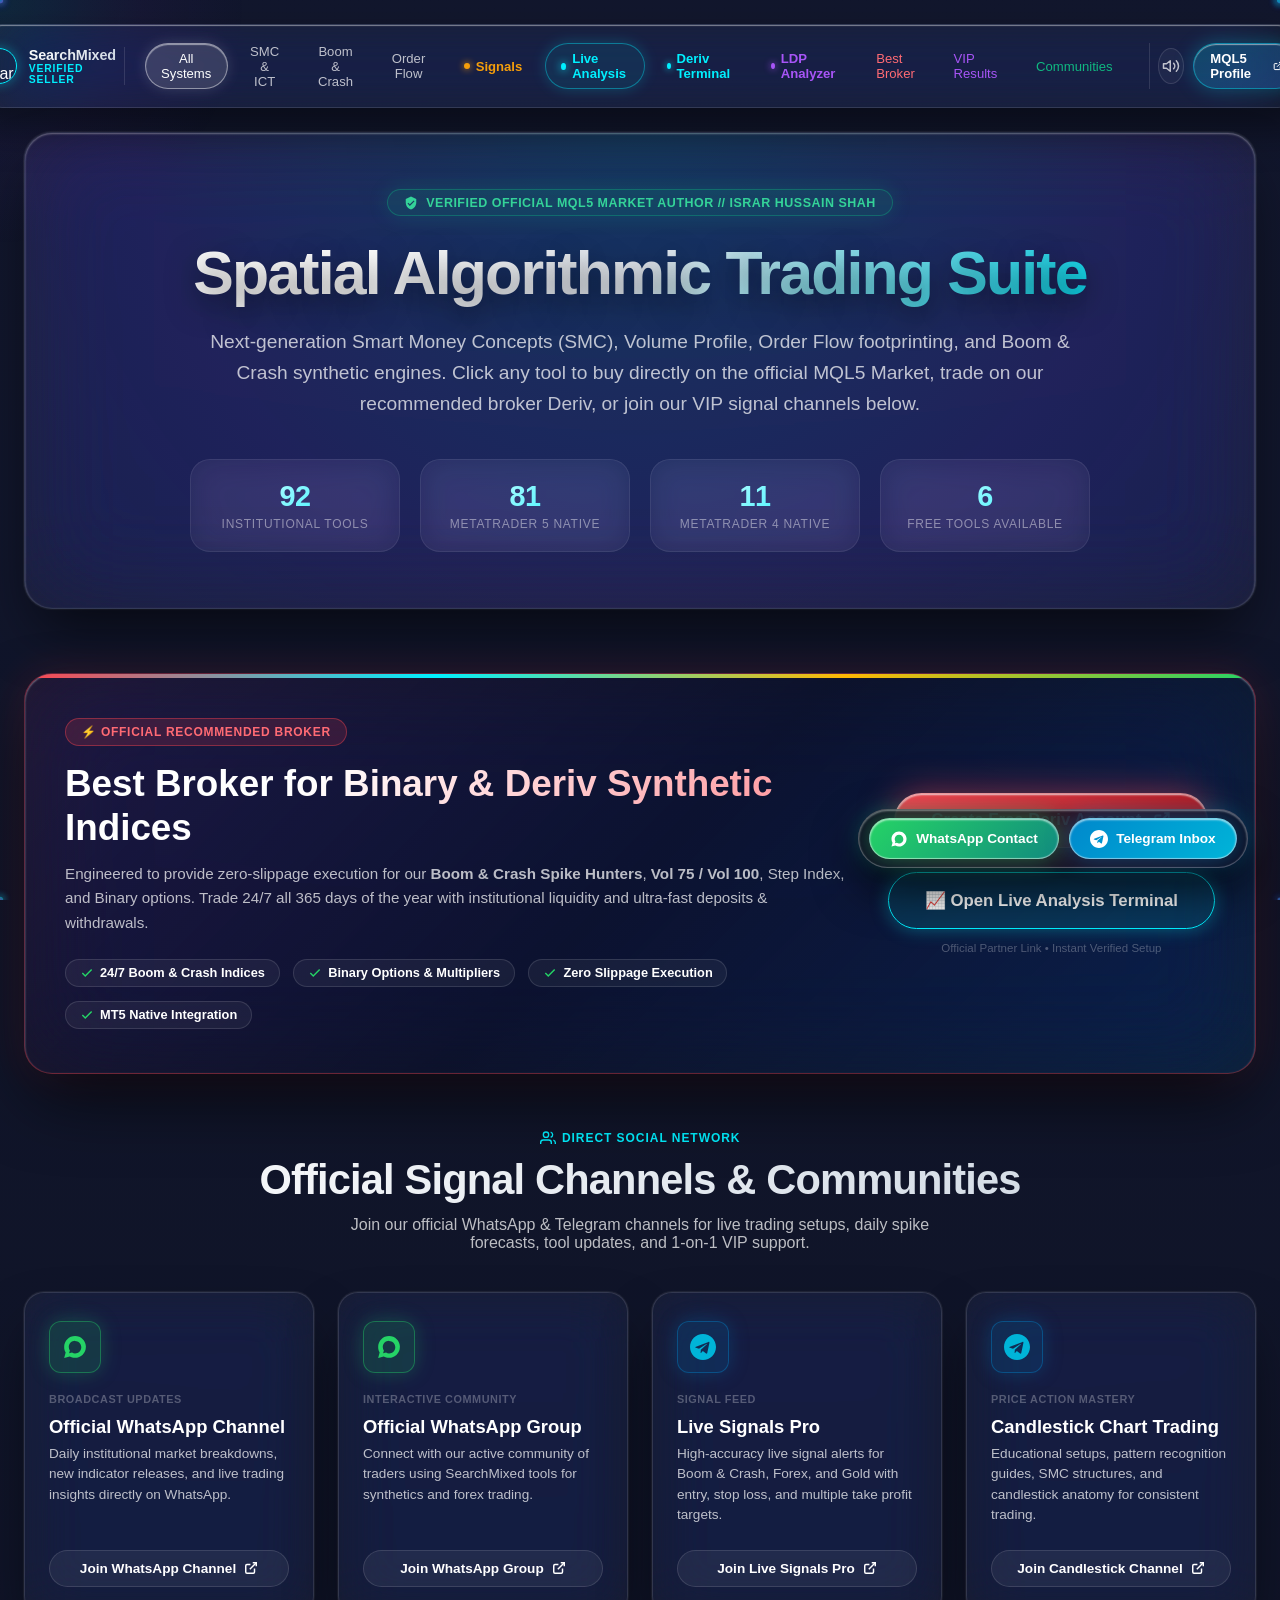
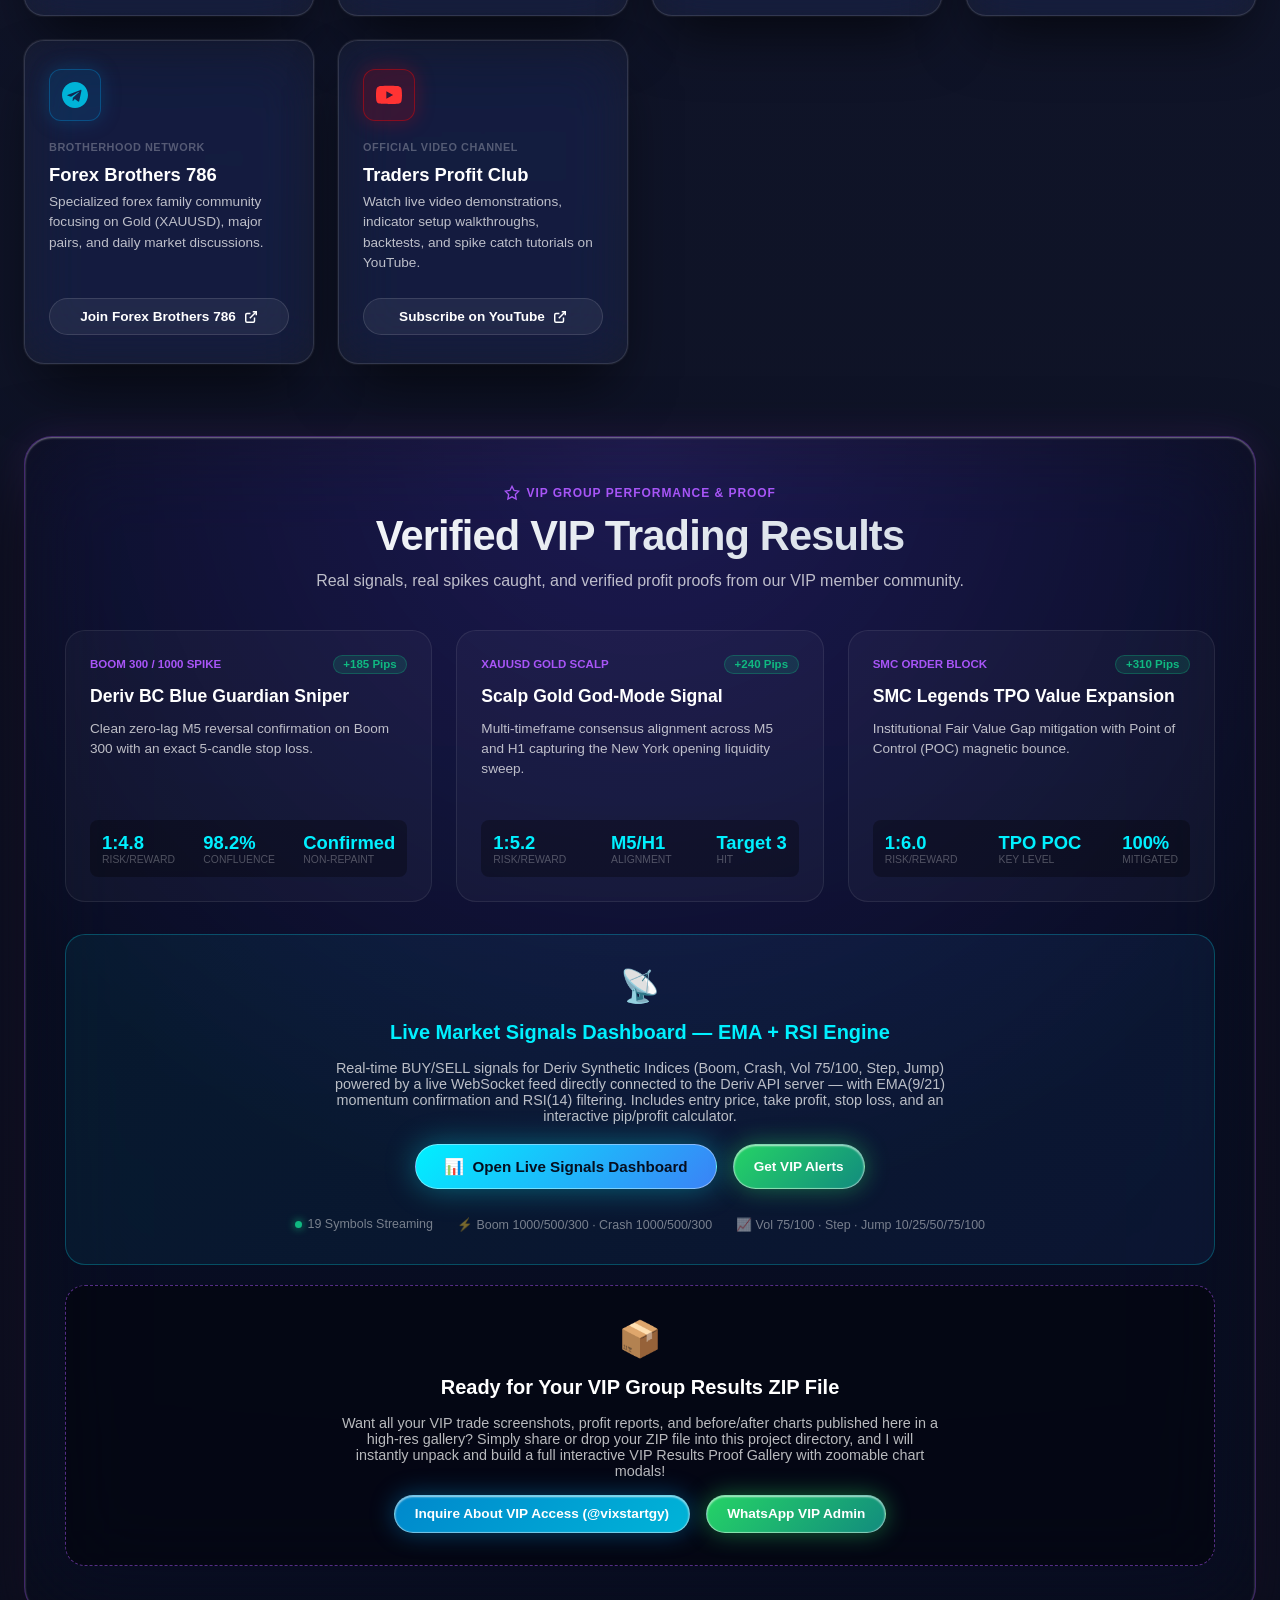
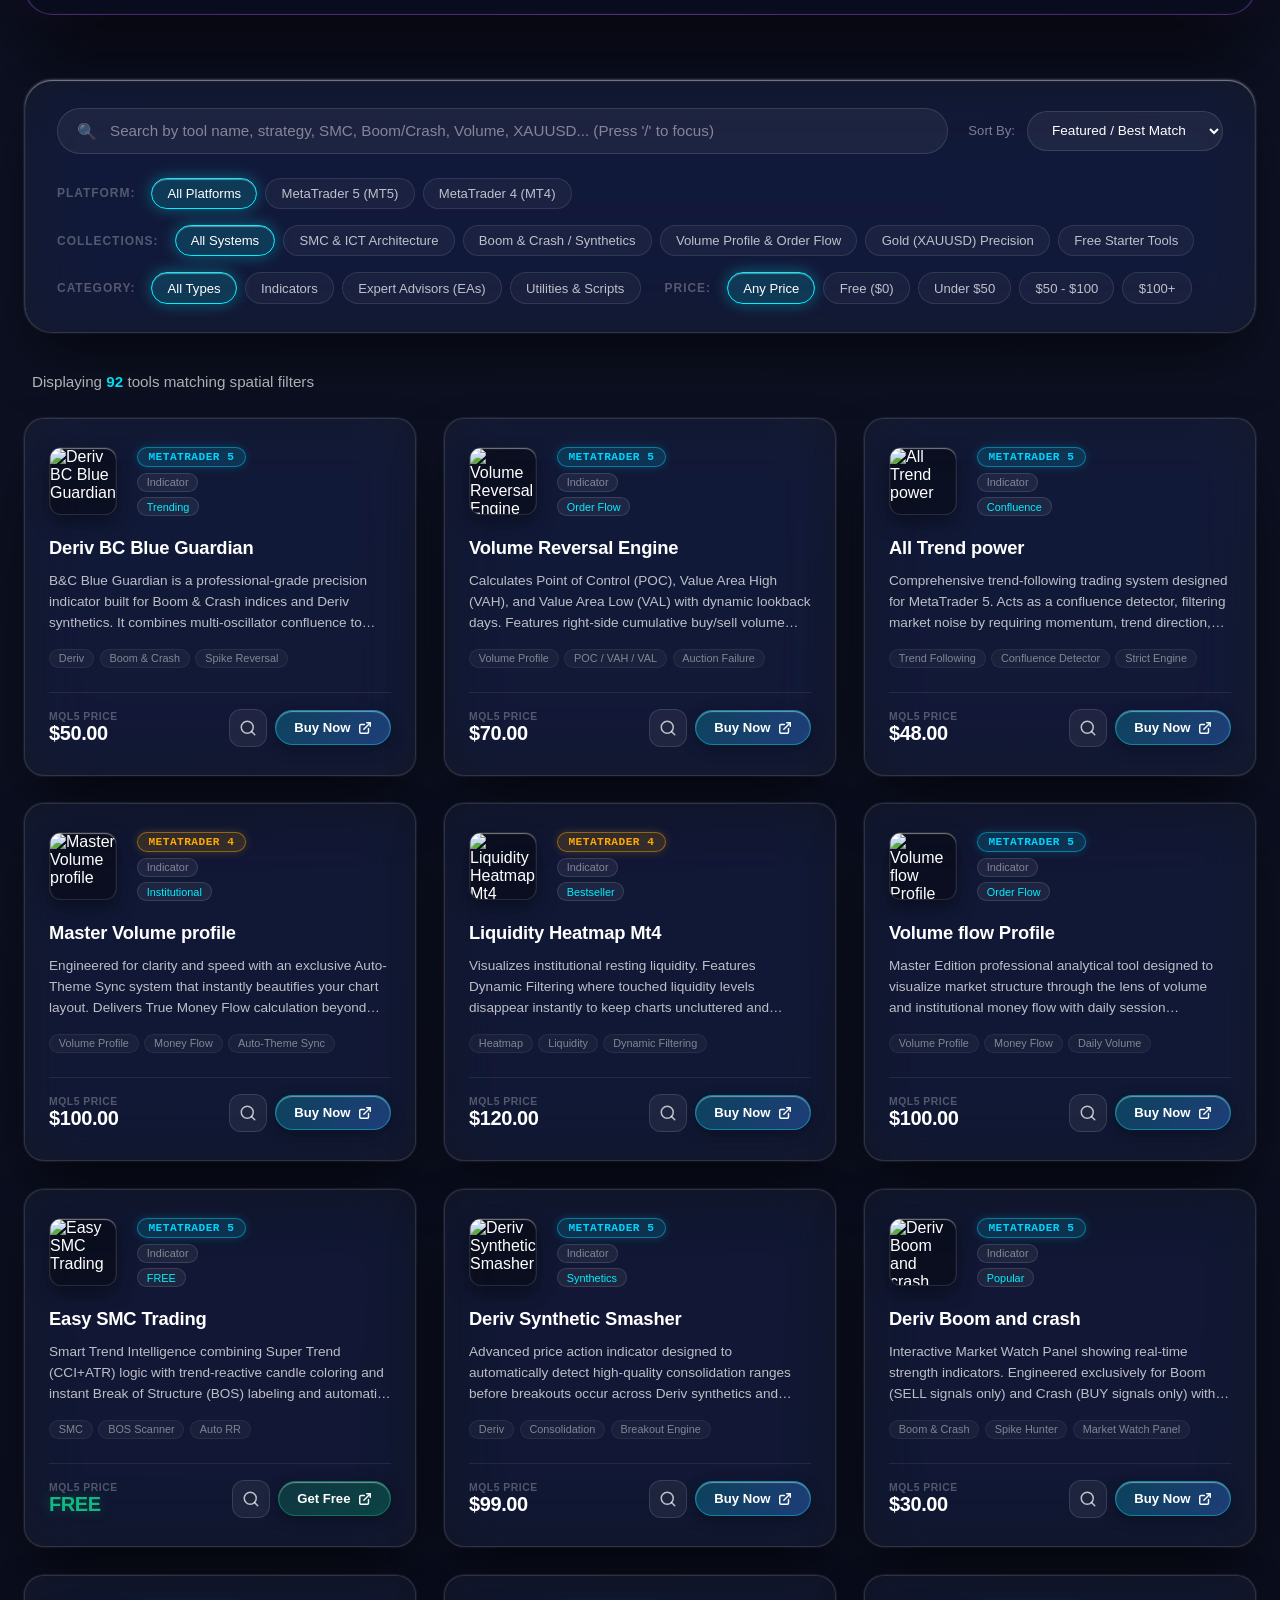
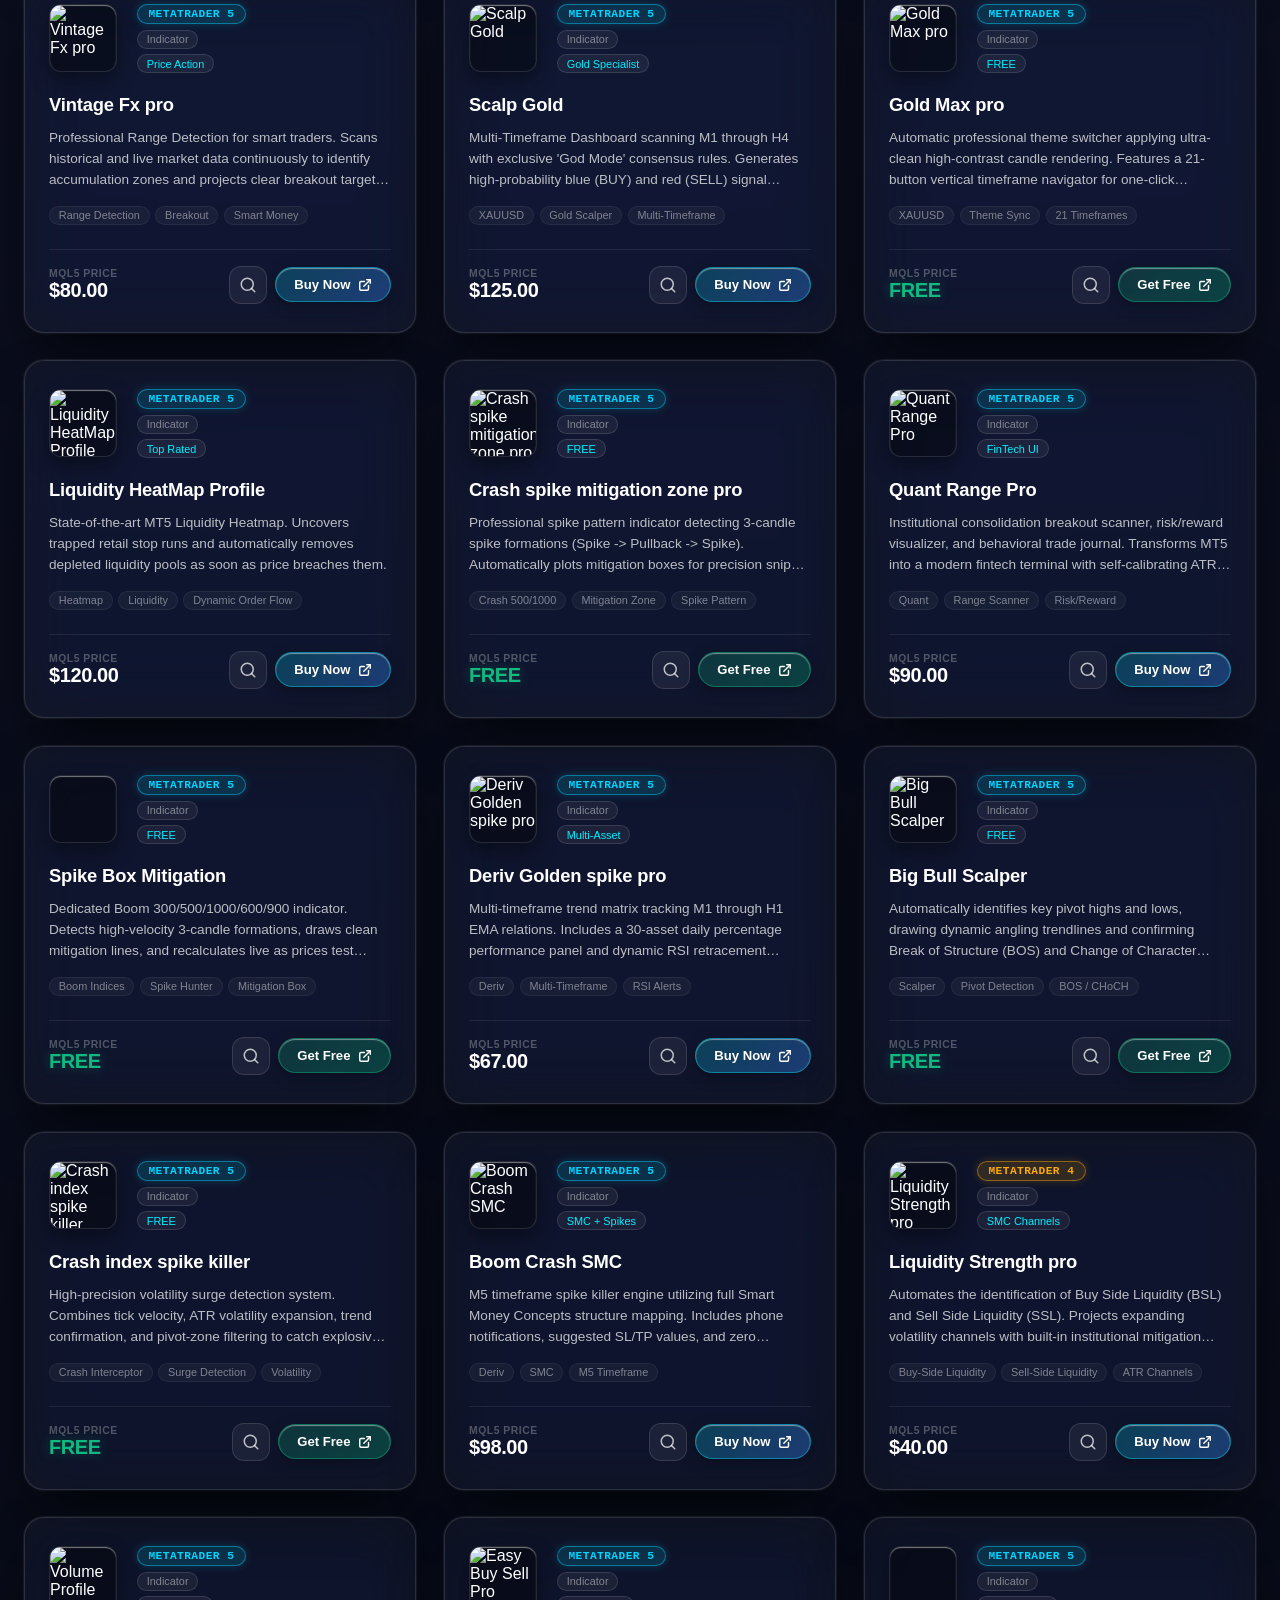
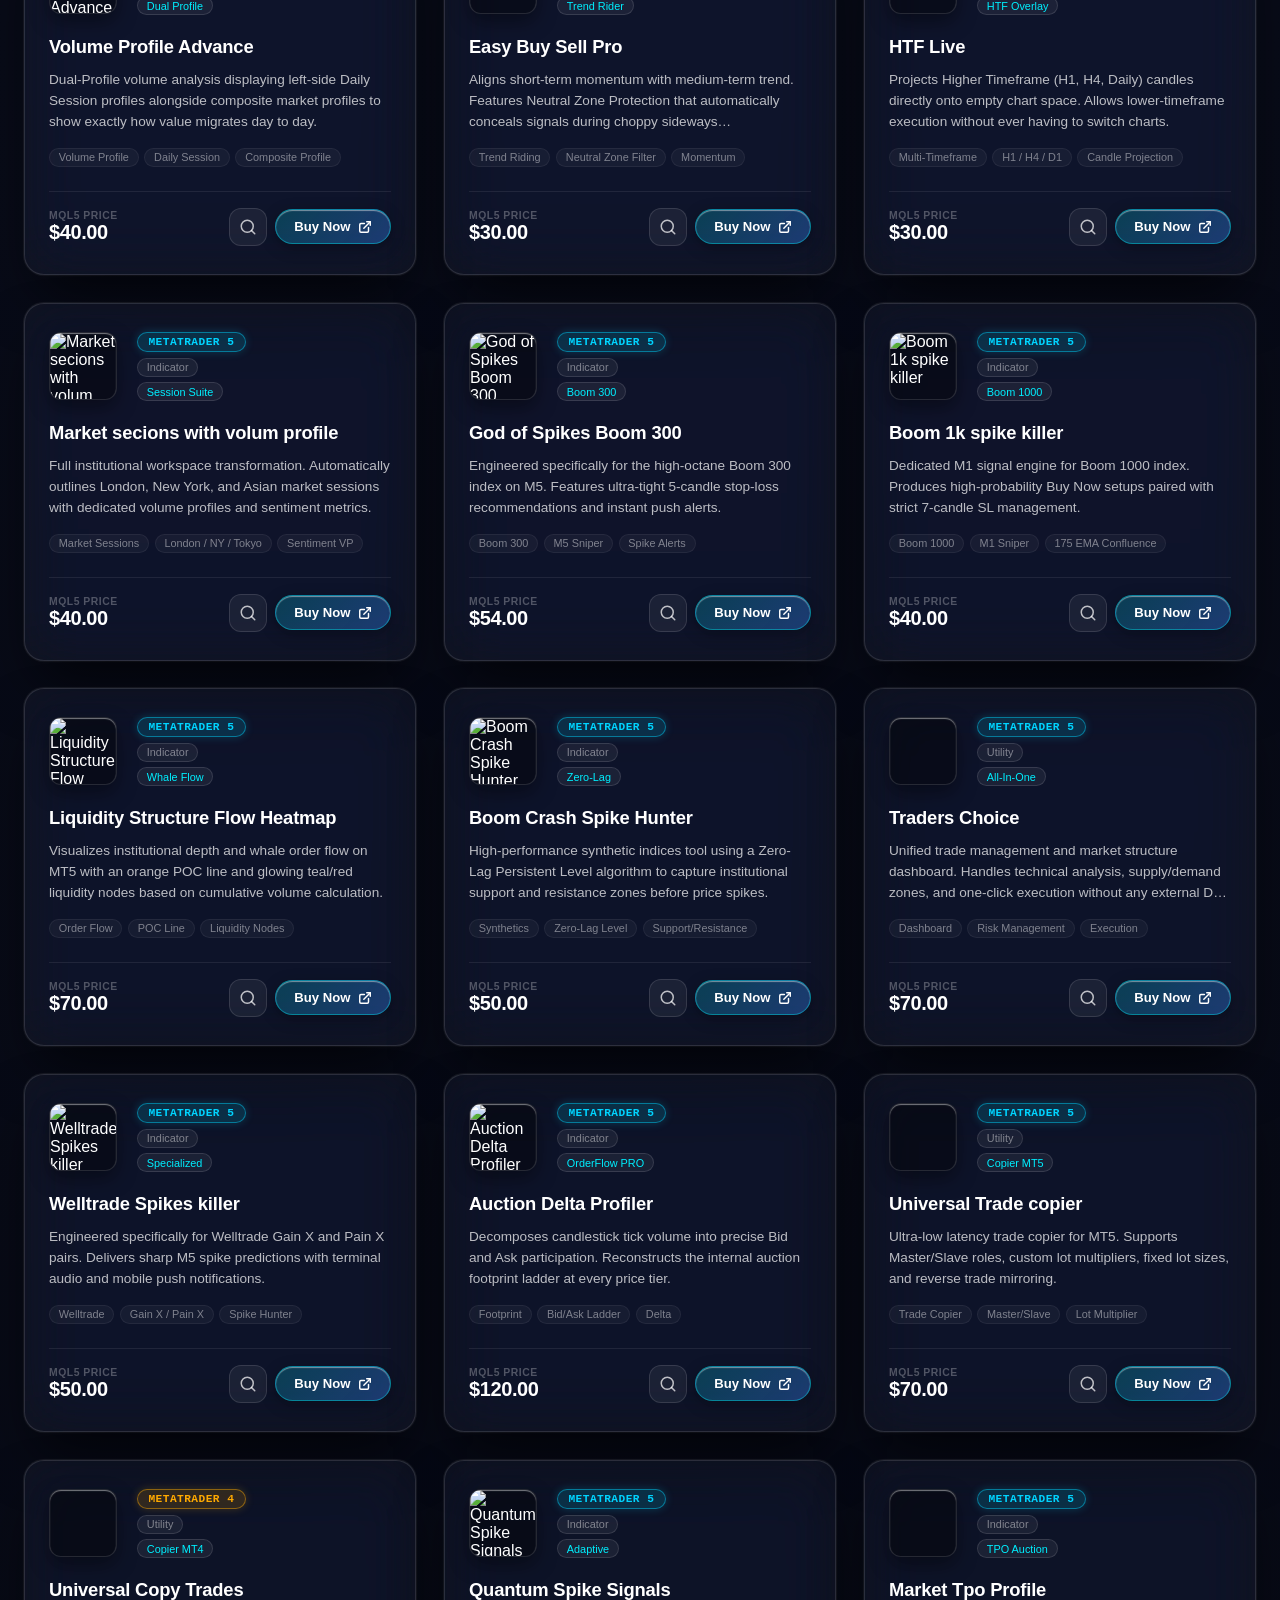
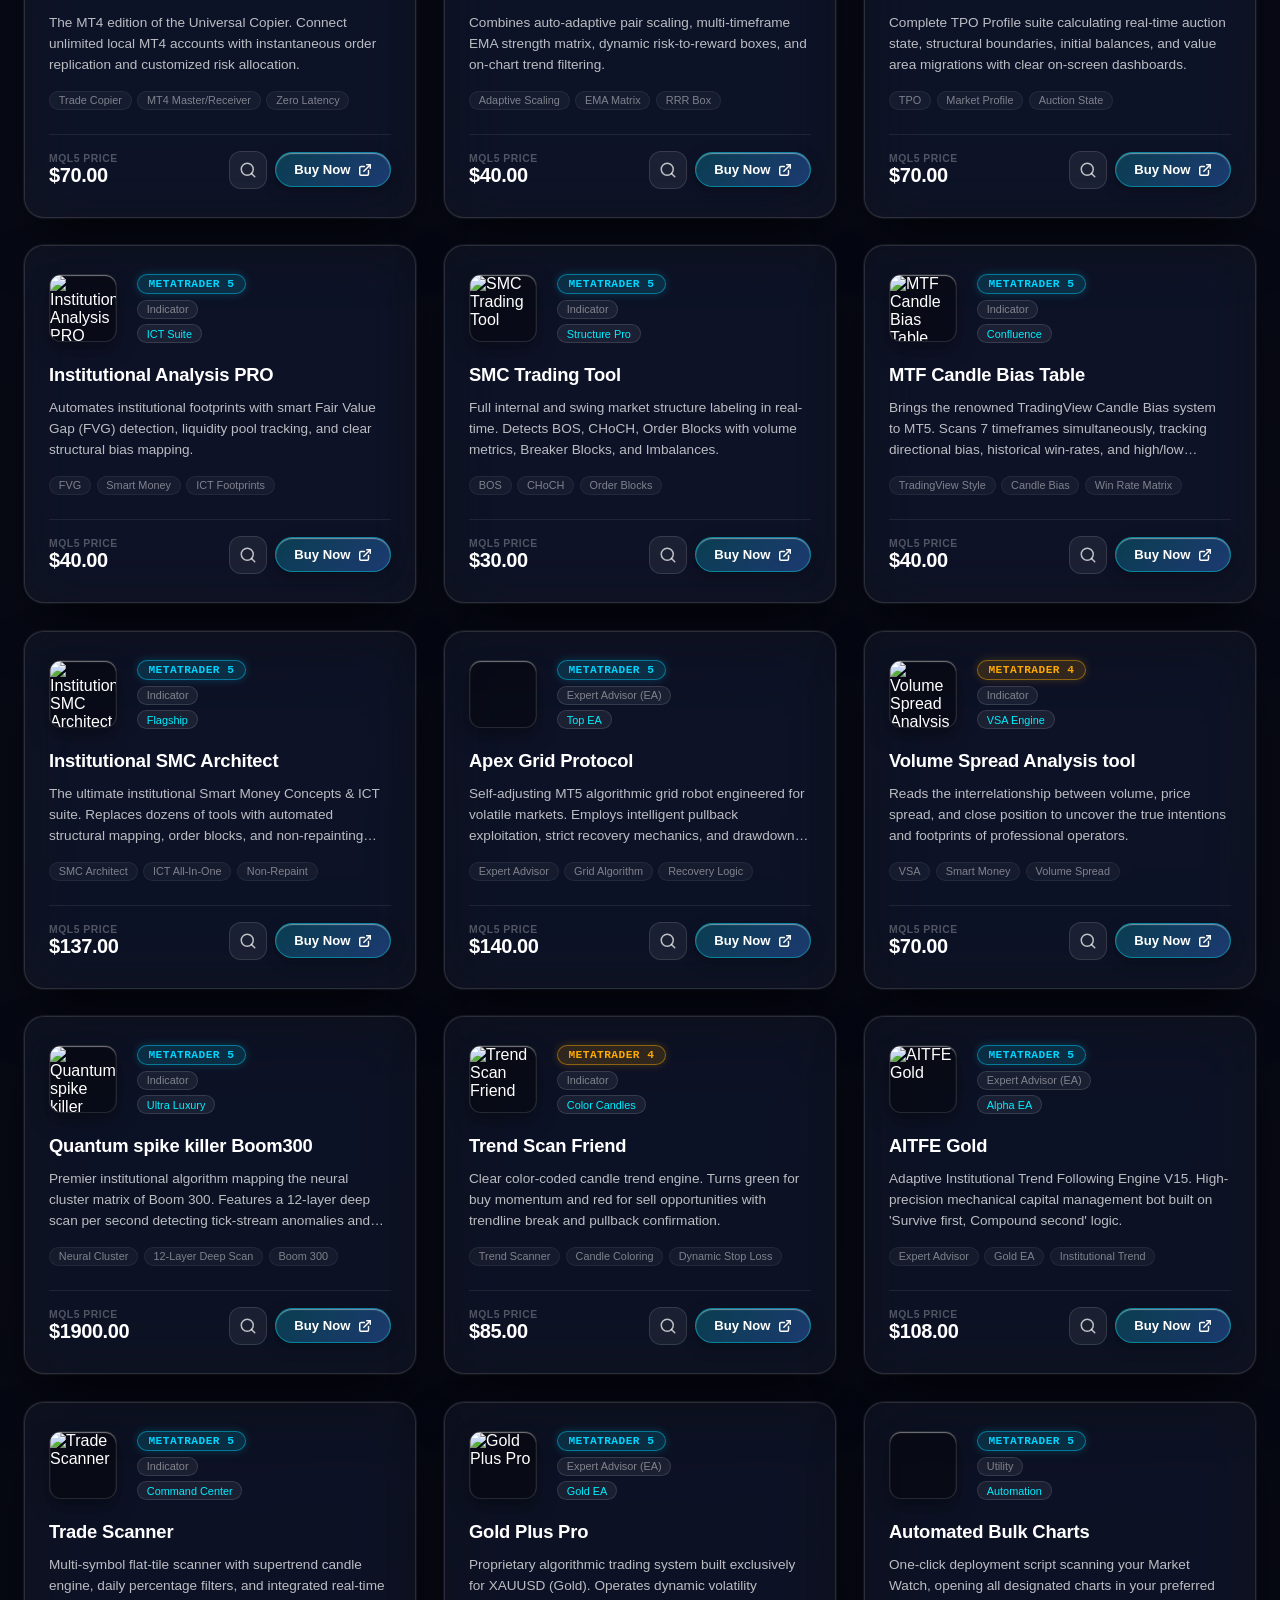
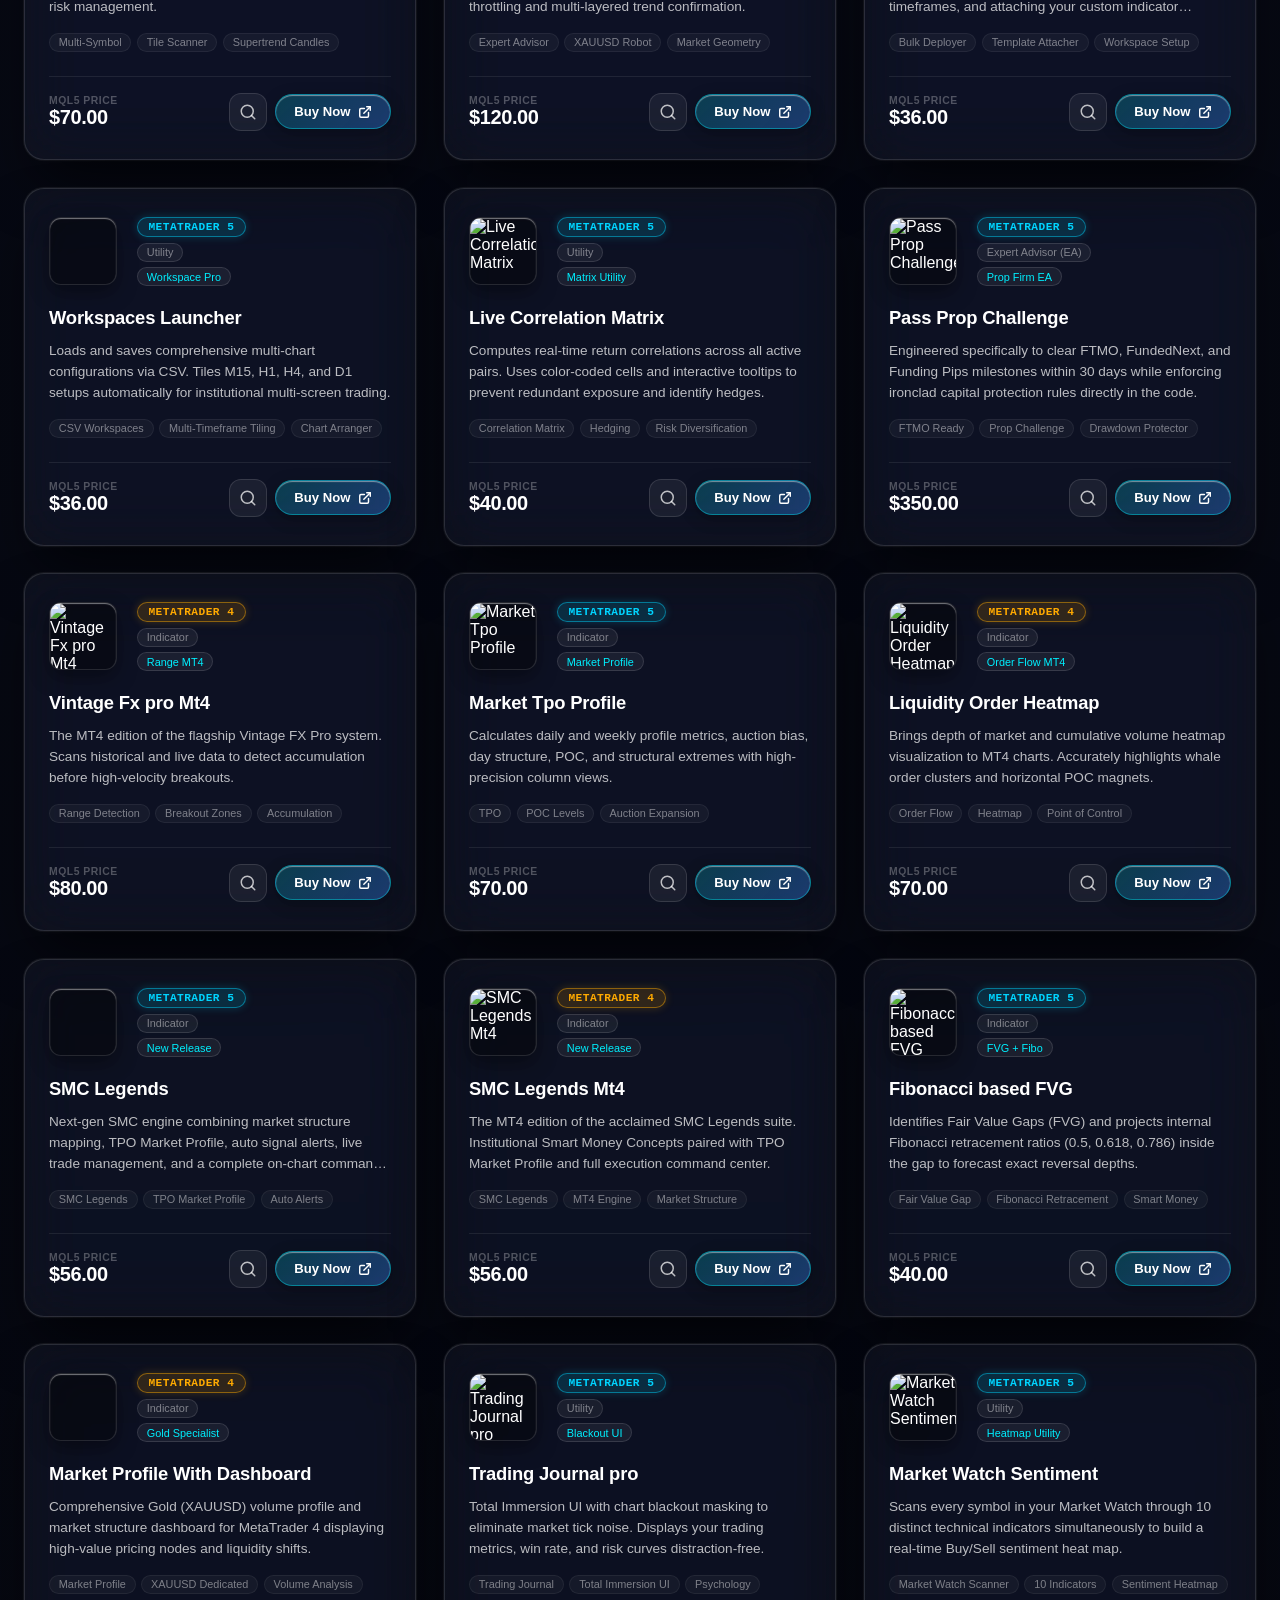
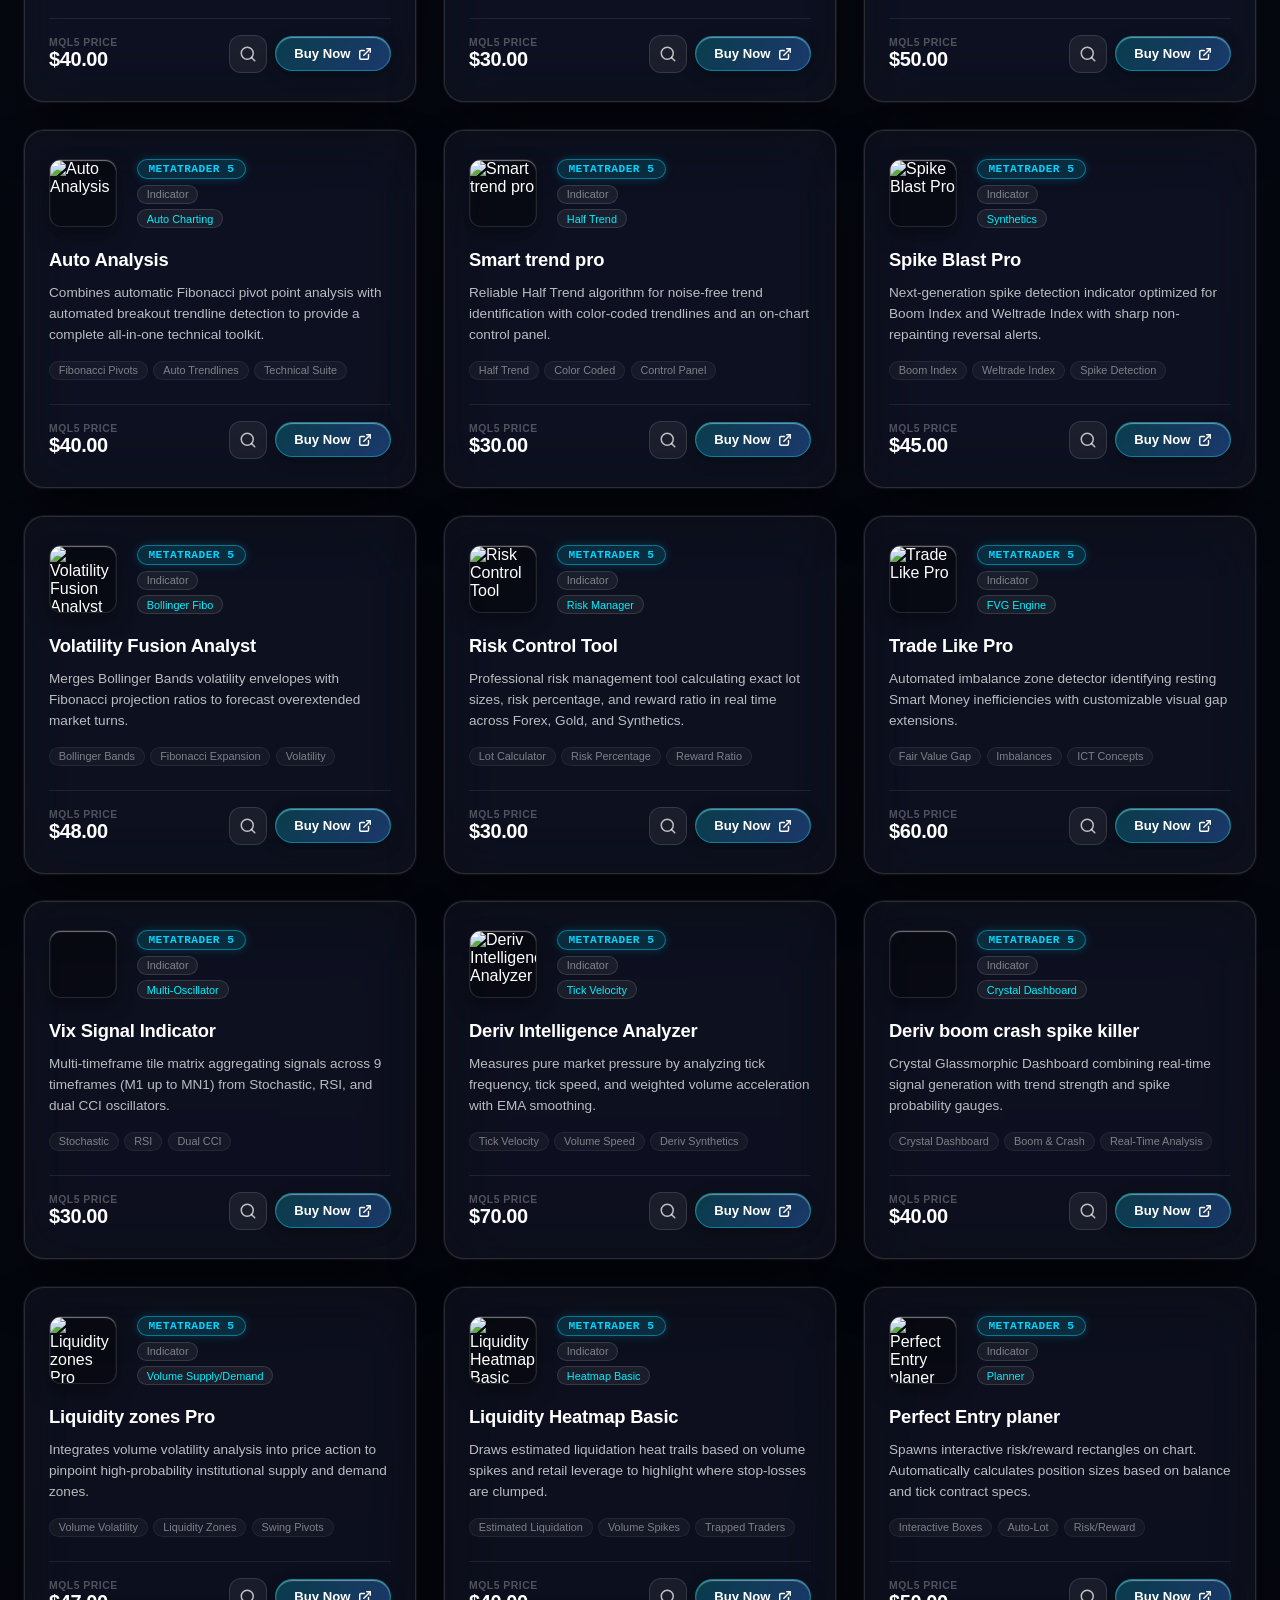
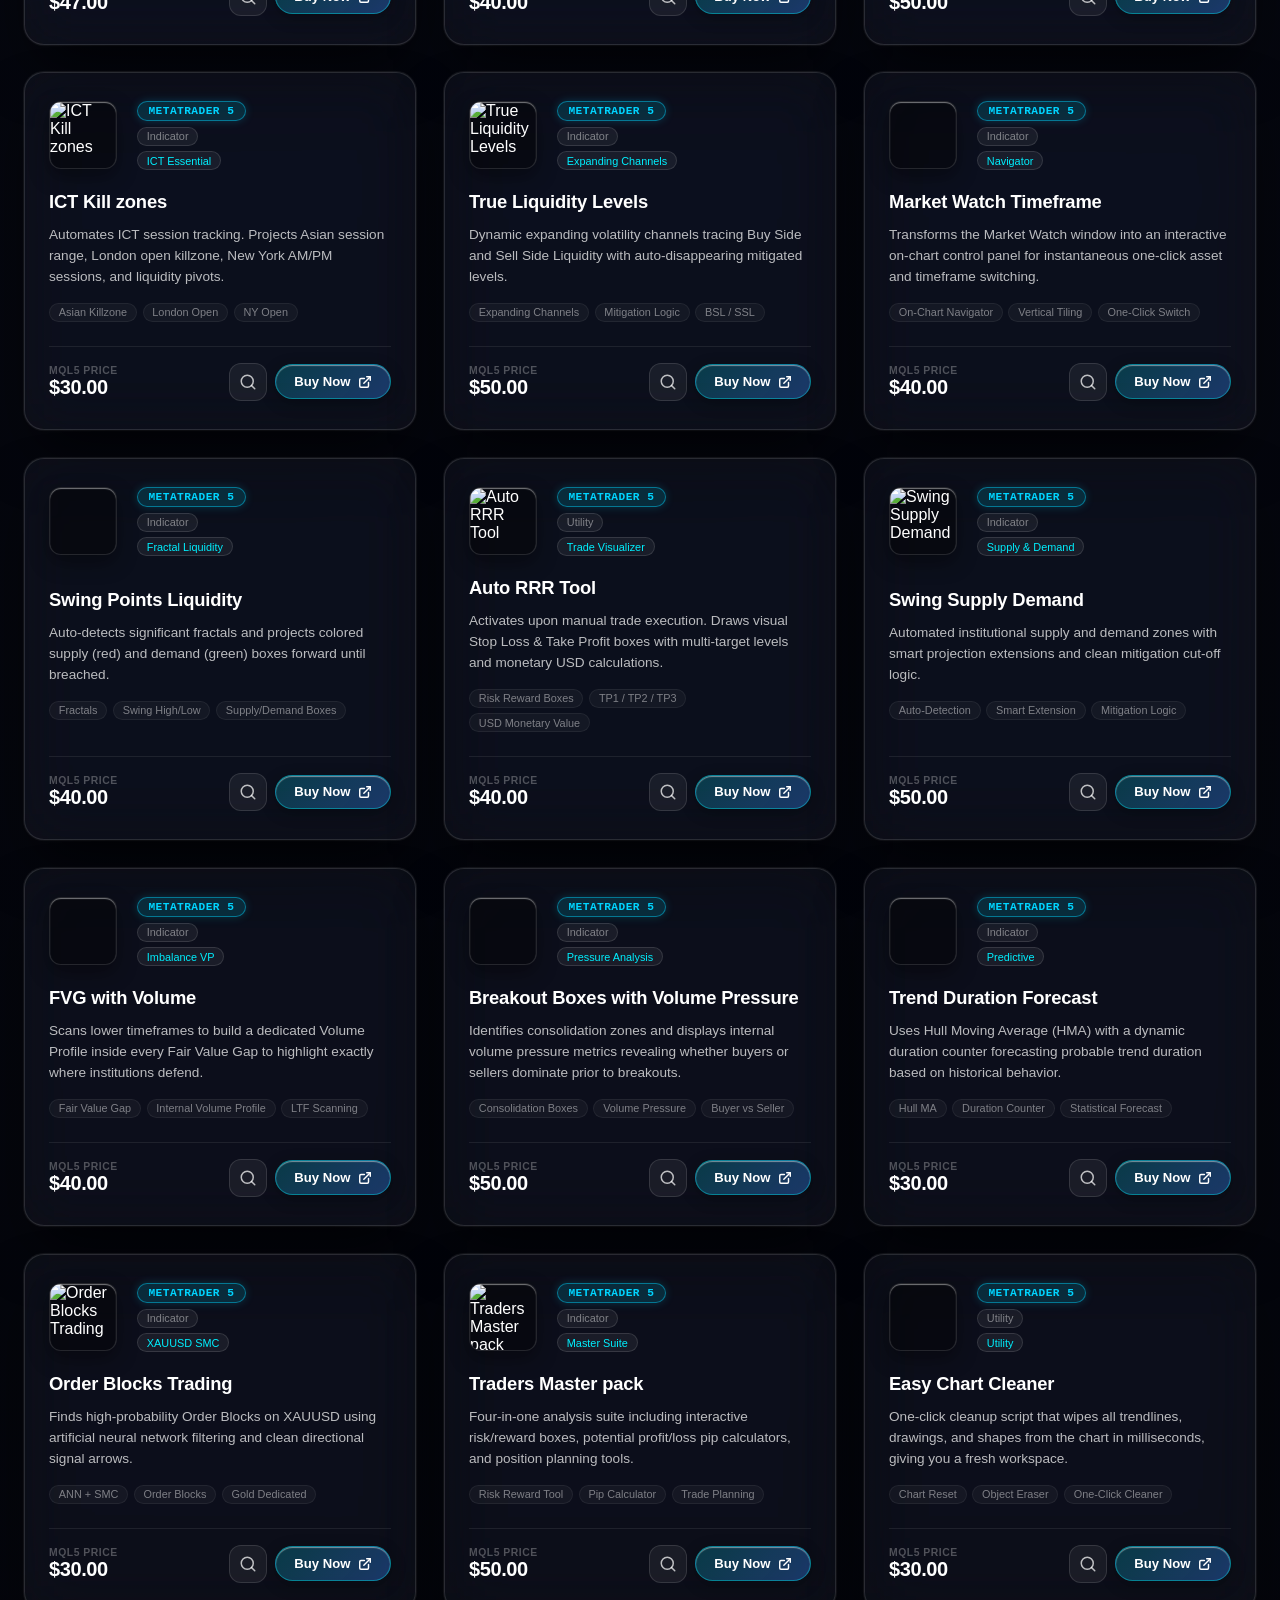
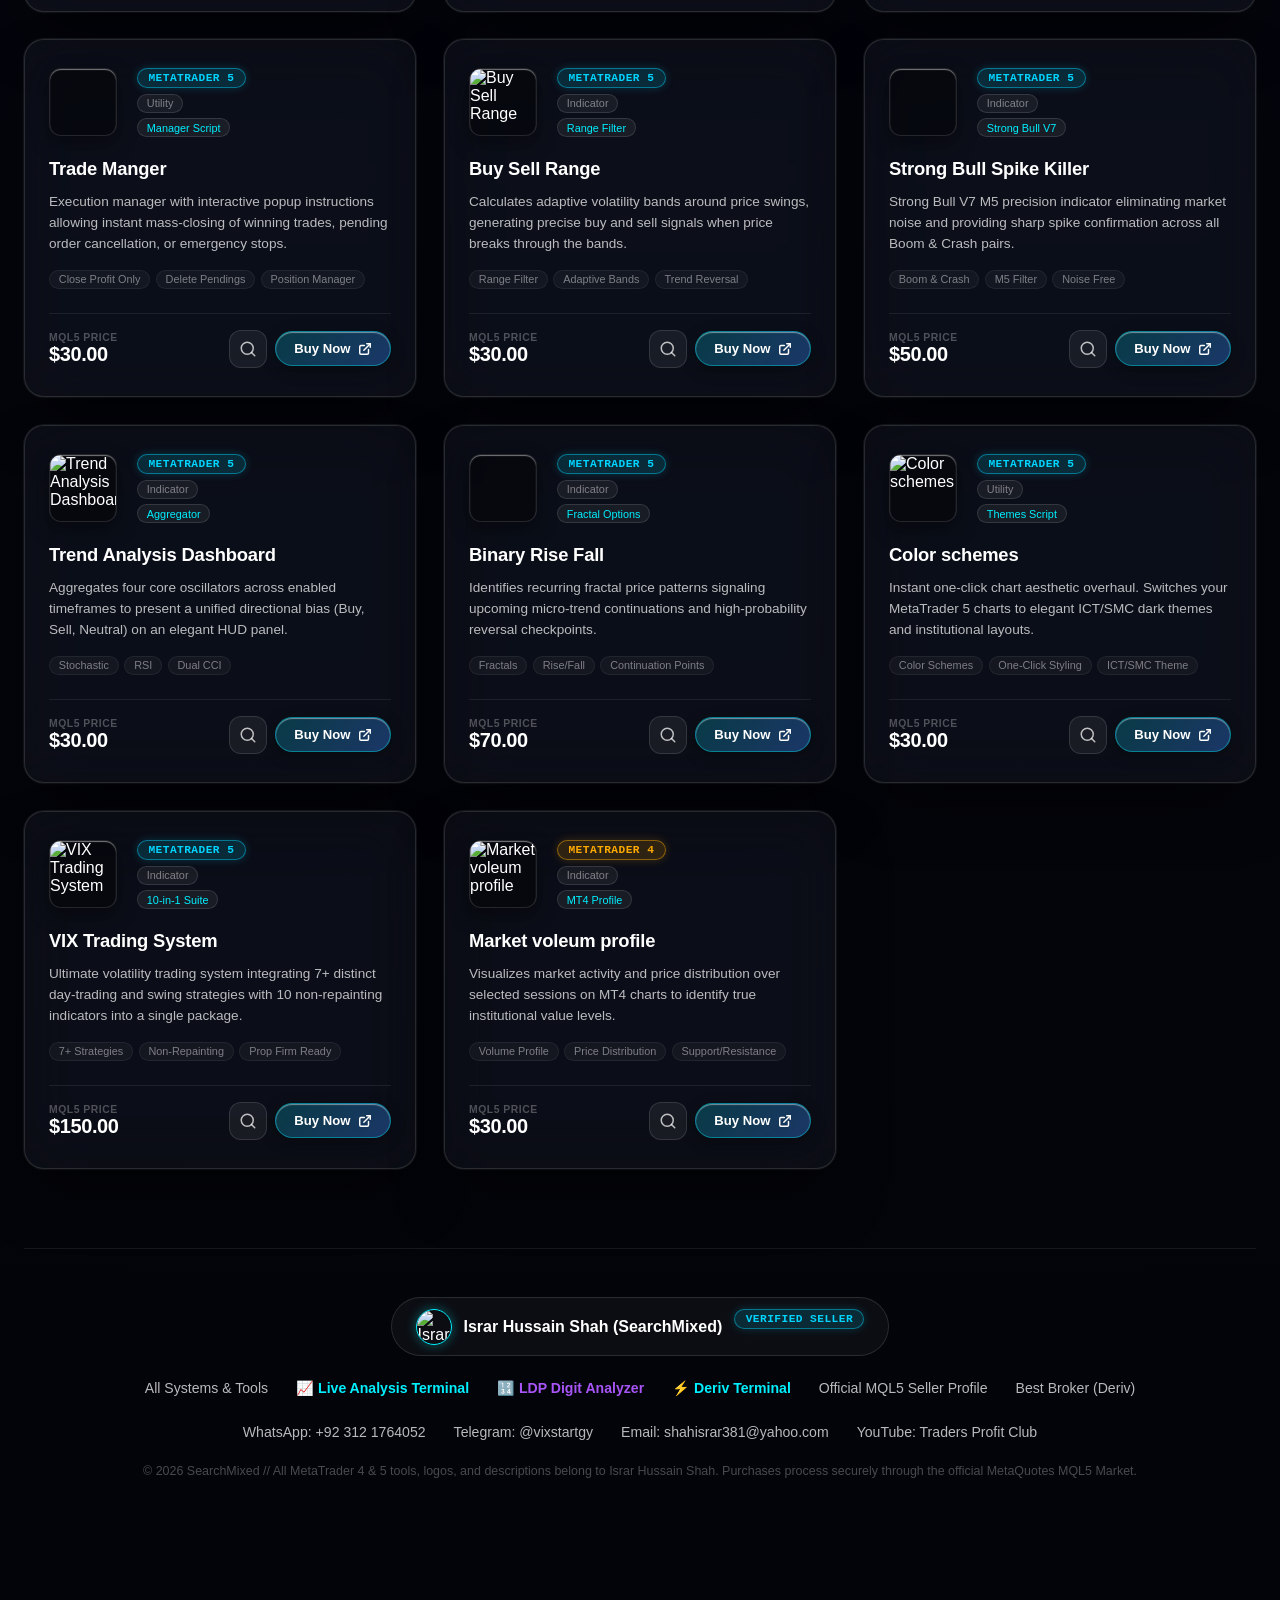
==== commit 8305bec1: "Added Ldp Analyzer Live price updates, last digit box flashes on every tick" ====
--- a/index.html
+++ b/index.html
@@ -88,6 +88,9 @@
           <li><a href="live-analysis.html" class="dock-btn live-analysis-nav-btn"><span class="live-indicator-dot"></span>Live Analysis</a></li>
 		            <li><a href="deriv-terminal.html" class="dock-btn" style="color: #00f0ff; font-weight: 700; display: inline-flex; align-items: center; gap: 0.35rem;">
             <span style="width:6px;height:6px;background:#00f0ff;border-radius:50%;box-shadow:0 0 7px #00f0ff;animation:pulse-live-dot 1.5s infinite ease-in-out;display:inline-block;"></span>Deriv Terminal
+          </a></li>
+		            <li><a href="ldp-analyzer.html" class="dock-btn" style="color: #a855f7; font-weight: 700; display: inline-flex; align-items: center; gap: 0.35rem;">
+            <span style="width:6px;height:6px;background:#a855f7;border-radius:50%;box-shadow:0 0 7px #a855f7;animation:pulse-live-dot 1.5s infinite ease-in-out;display:inline-block;"></span>LDP Analyzer
           </a></li>
           <li><a href="#broker-section" class="dock-btn" style="color: #ff6b74;">Best Broker</a></li>
           <li><a href="#vip-section" class="dock-btn" style="color: var(--violet-neon);">VIP Results</a></li>
@@ -562,6 +565,7 @@
       <div class="footer-links-row">
         <a class="footer-link" href="index.html">All Systems & Tools</a>
         <a class="footer-link" href="live-analysis.html" style="color: var(--cyan-neon); font-weight: 700;">📈 Live Analysis Terminal</a>
+		        <a class="footer-link" href="ldp-analyzer.html" style="color: var(--violet-neon); font-weight: 700;">🔢 LDP Digit Analyzer</a>
 		        <a class="footer-link" href="deriv-terminal.html" style="color: var(--cyan-neon); font-weight: 700;">⚡ Deriv Terminal</a>
         <a class="footer-link" href="https://www.mql5.com/en/users/searchmixed/seller" target="_blank" rel="noopener noreferrer">Official MQL5 Seller Profile</a>
         <a class="footer-link" href="https://track.deriv.me/_JPGg-UNeLM71hit6RV3zsGNd7ZgqdRLk/1/" target="_blank" rel="noopener noreferrer">Best Broker (Deriv)</a>
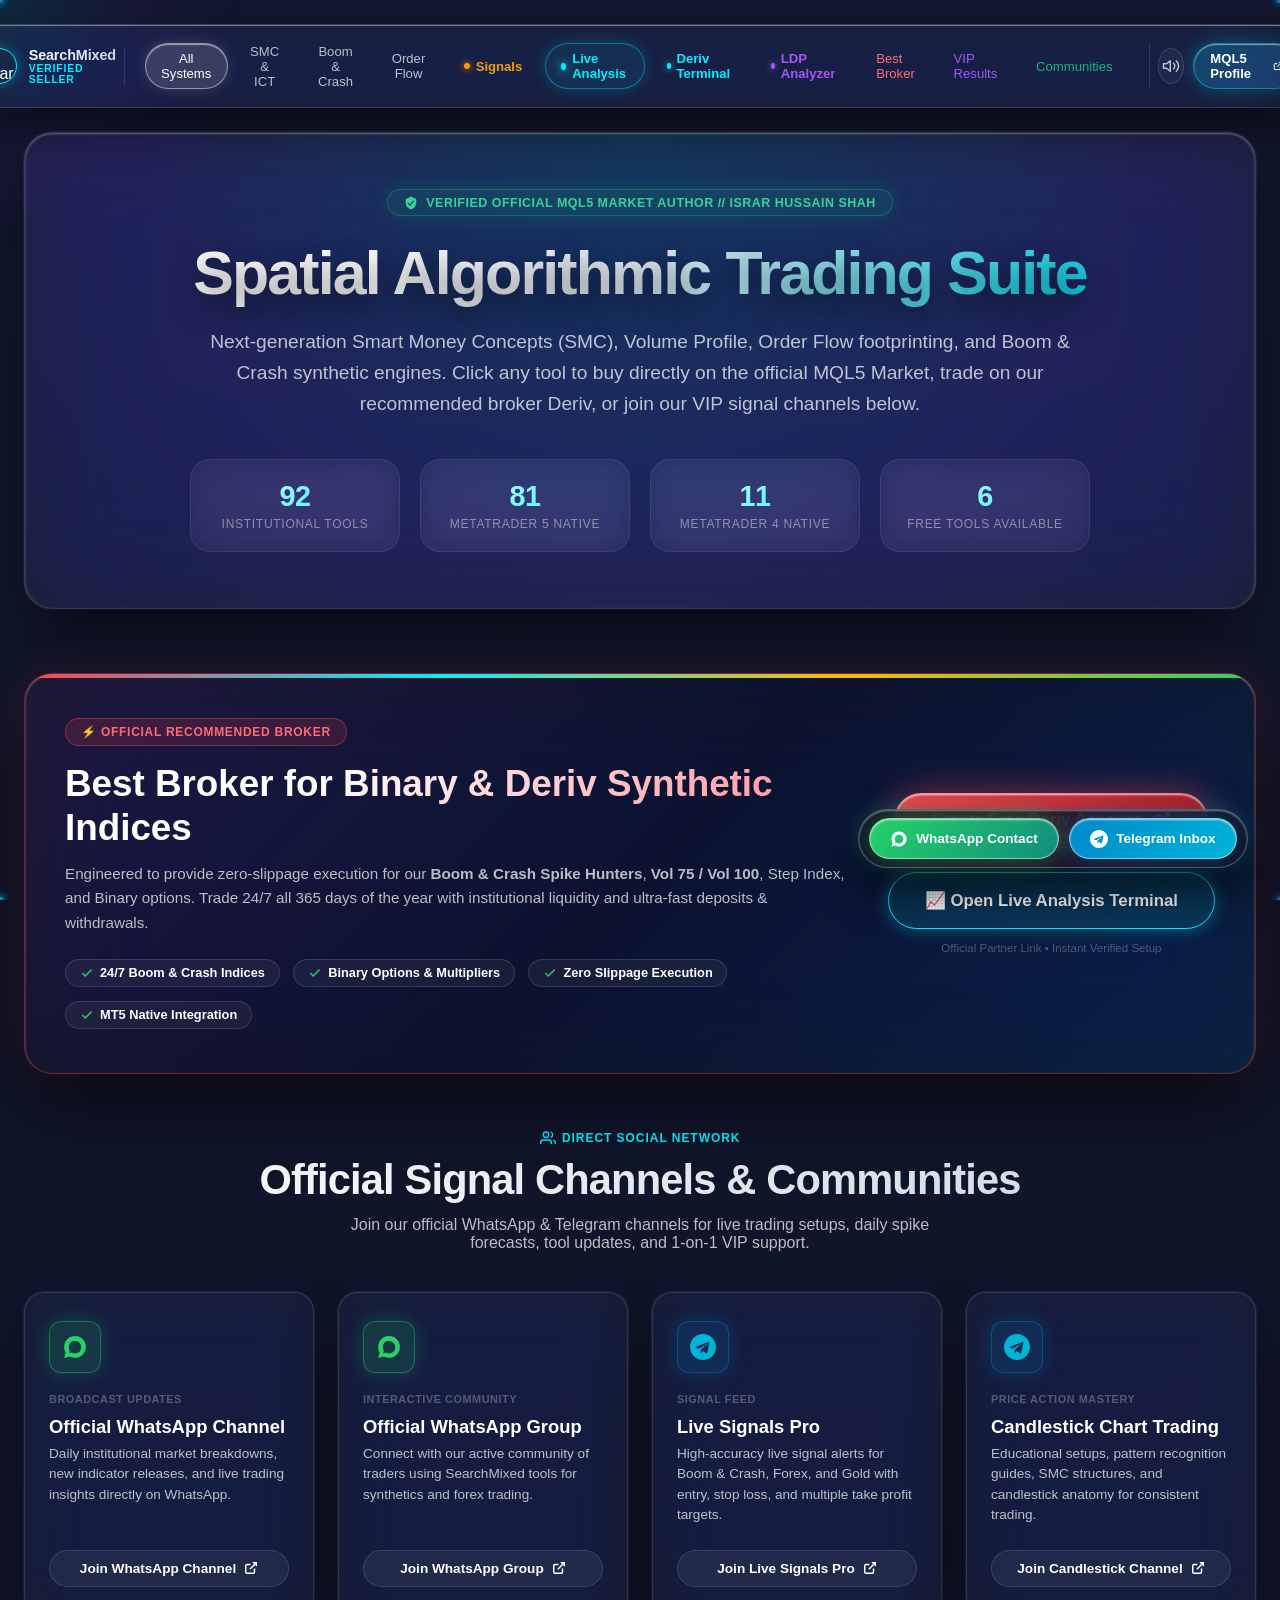
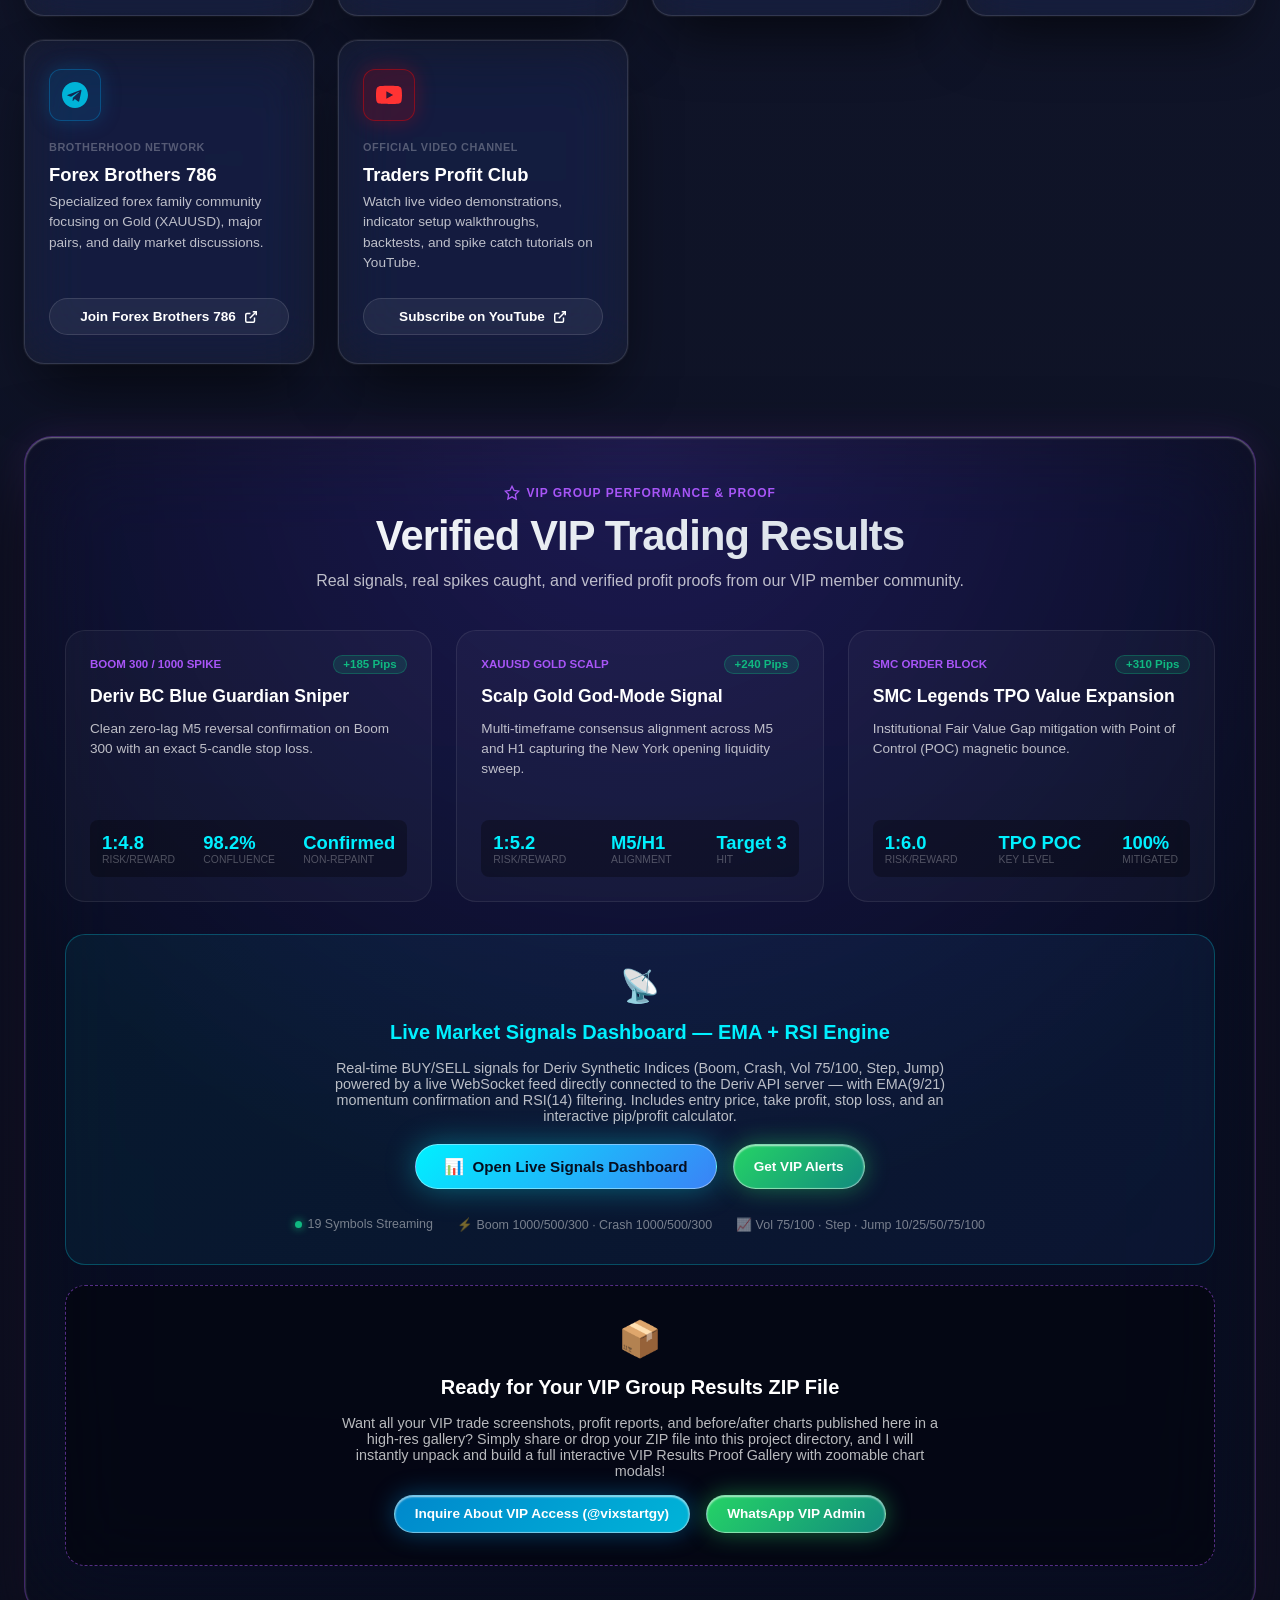
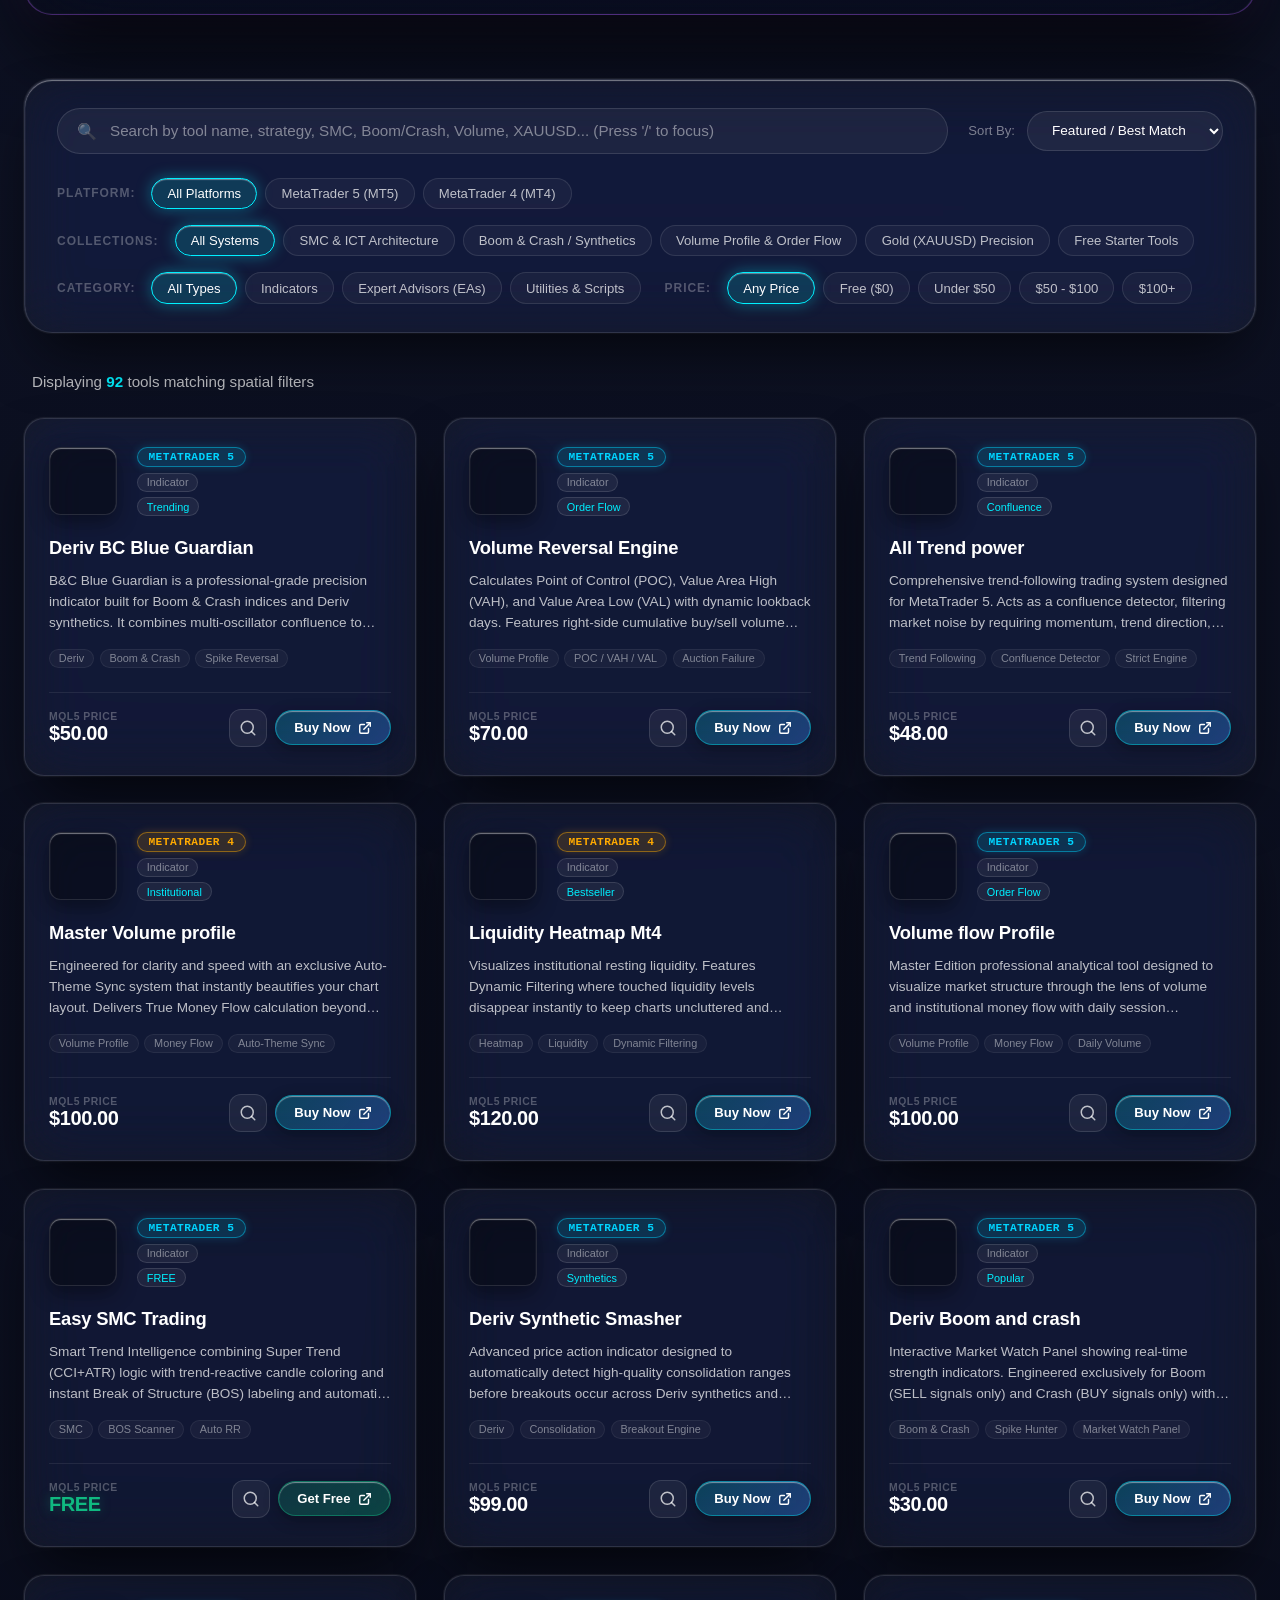
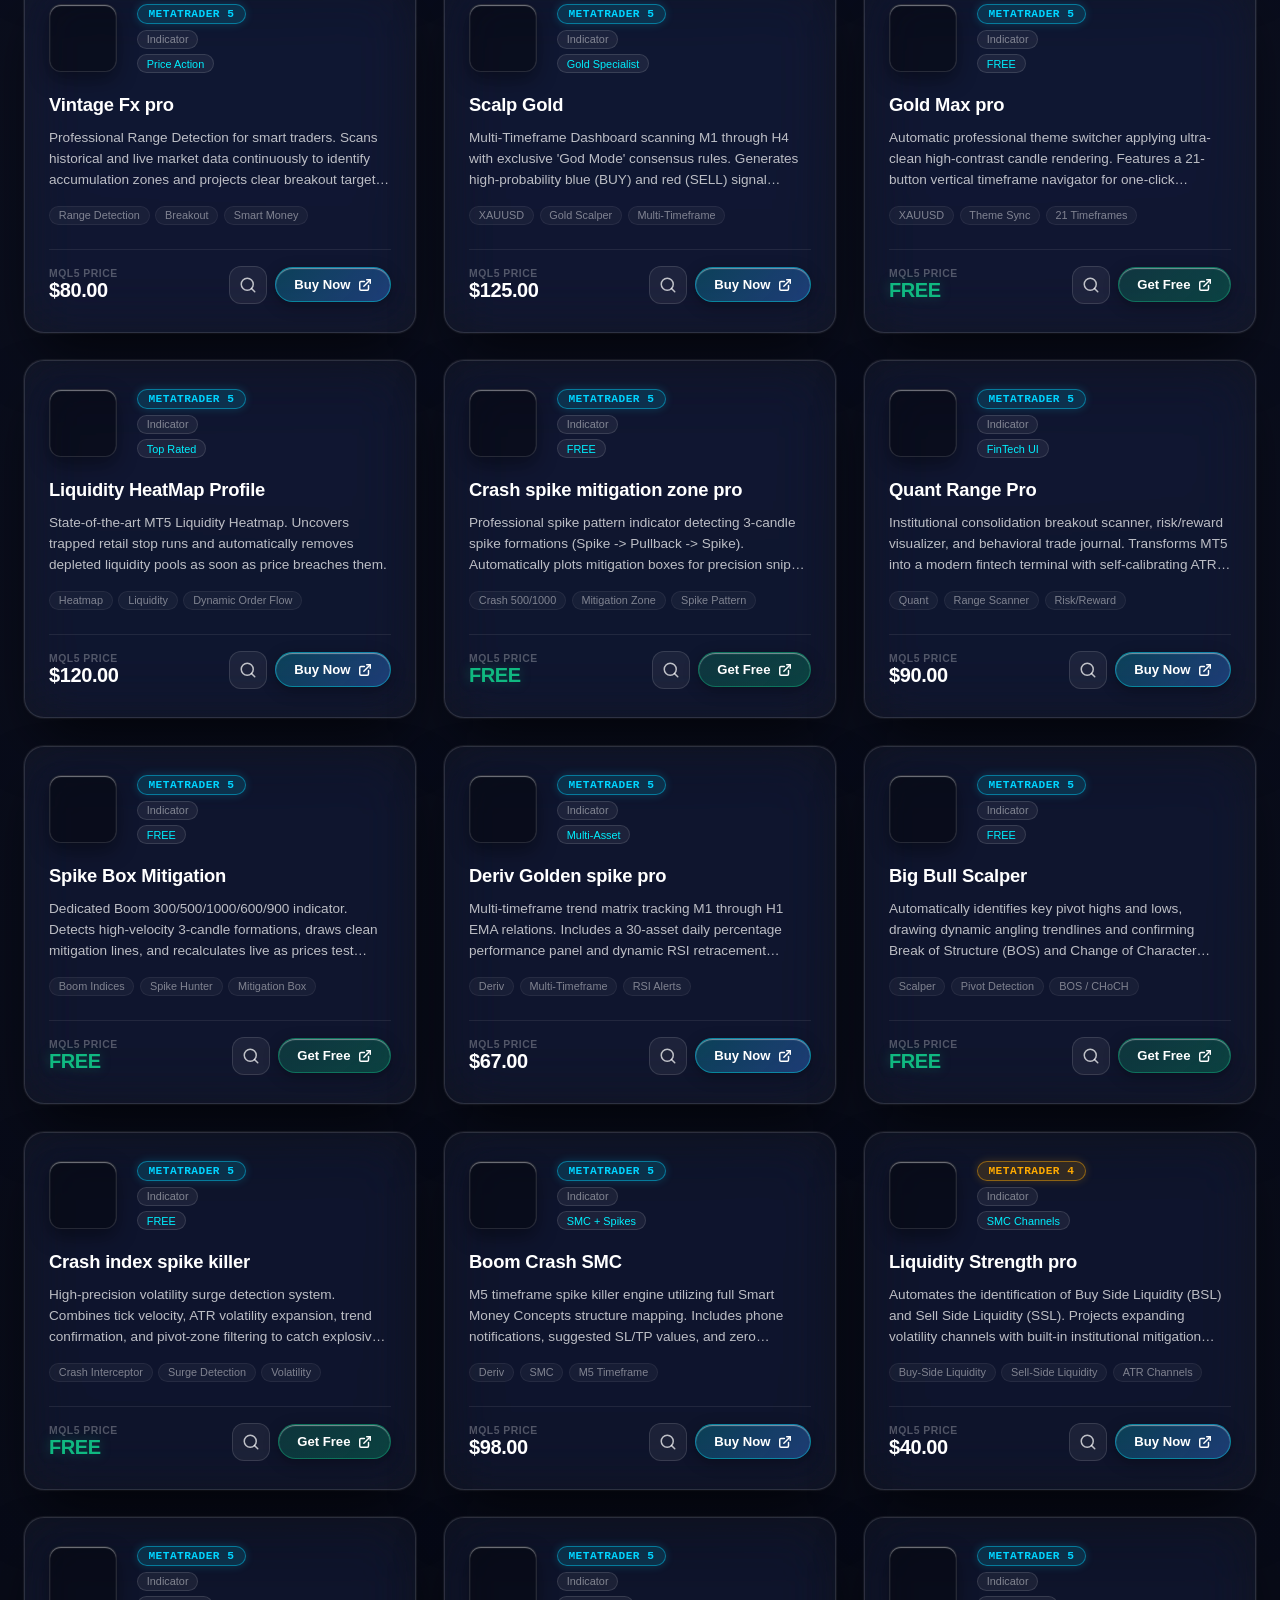
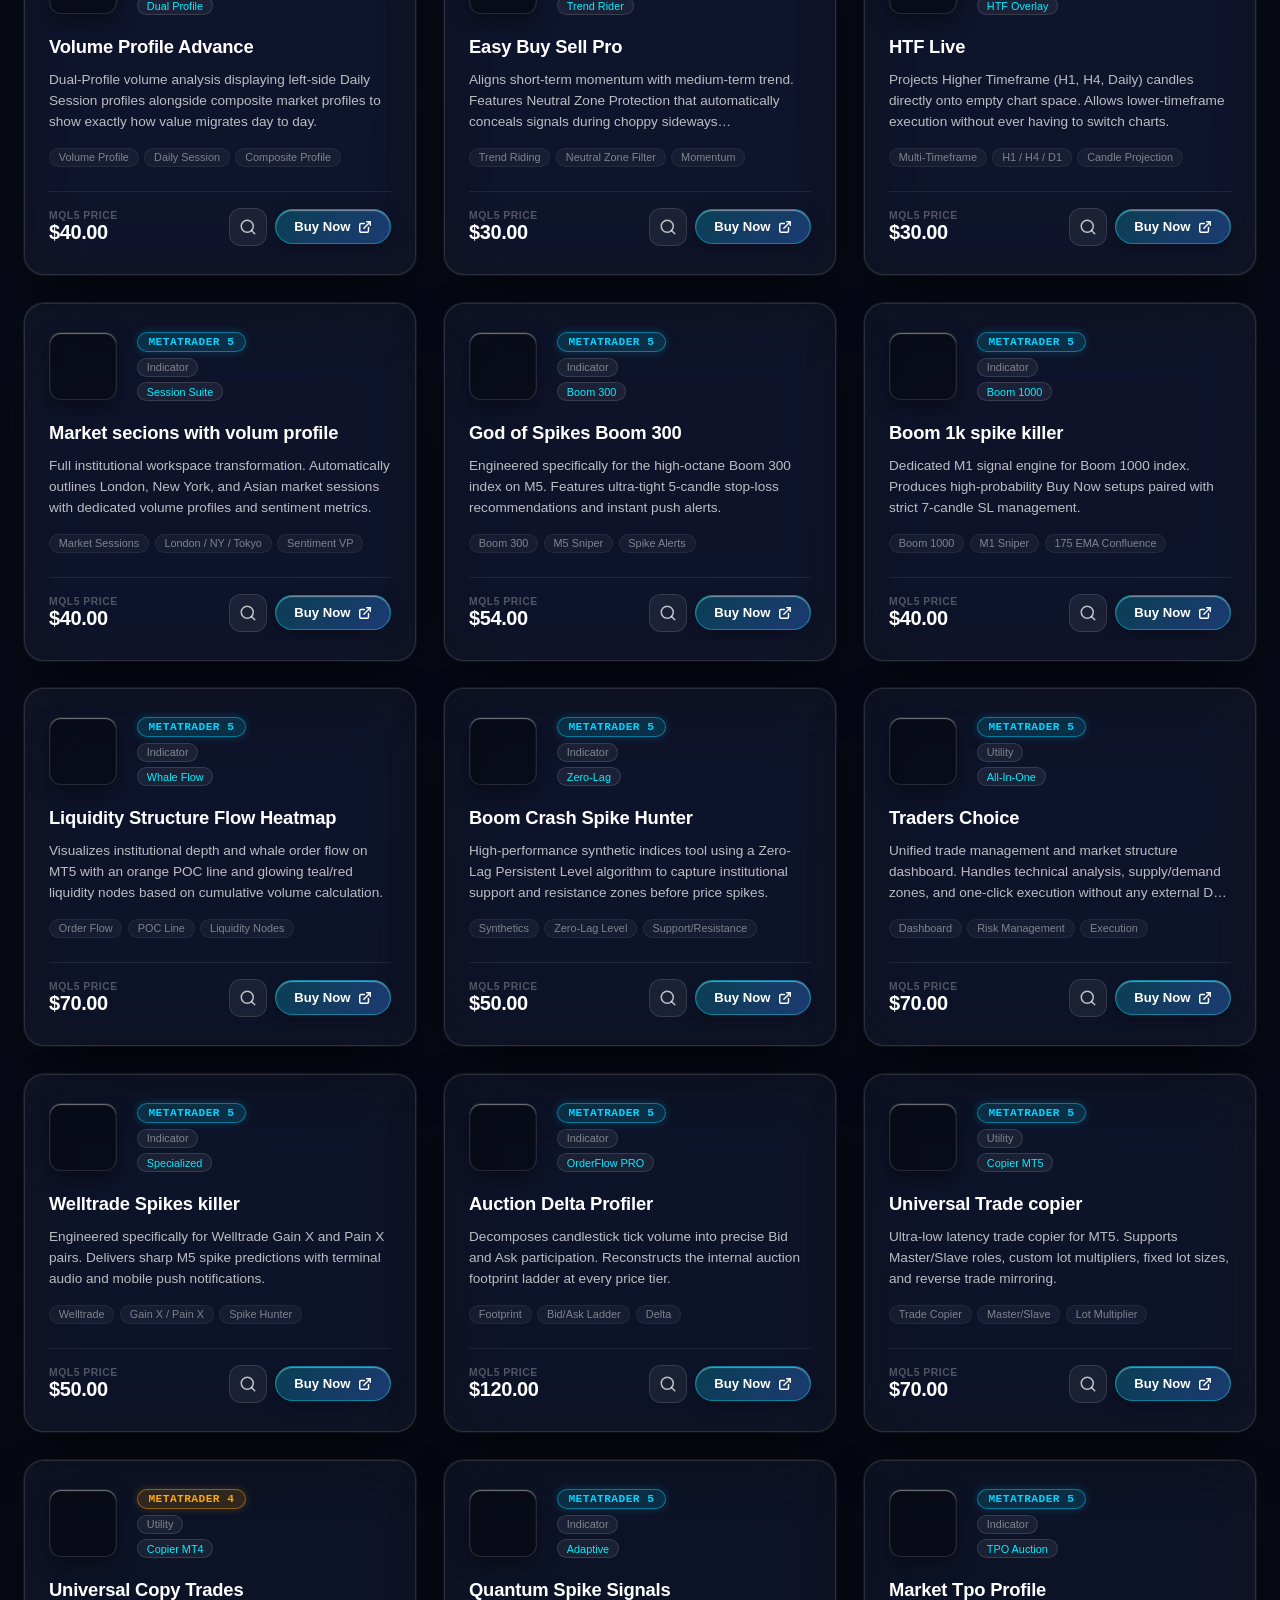
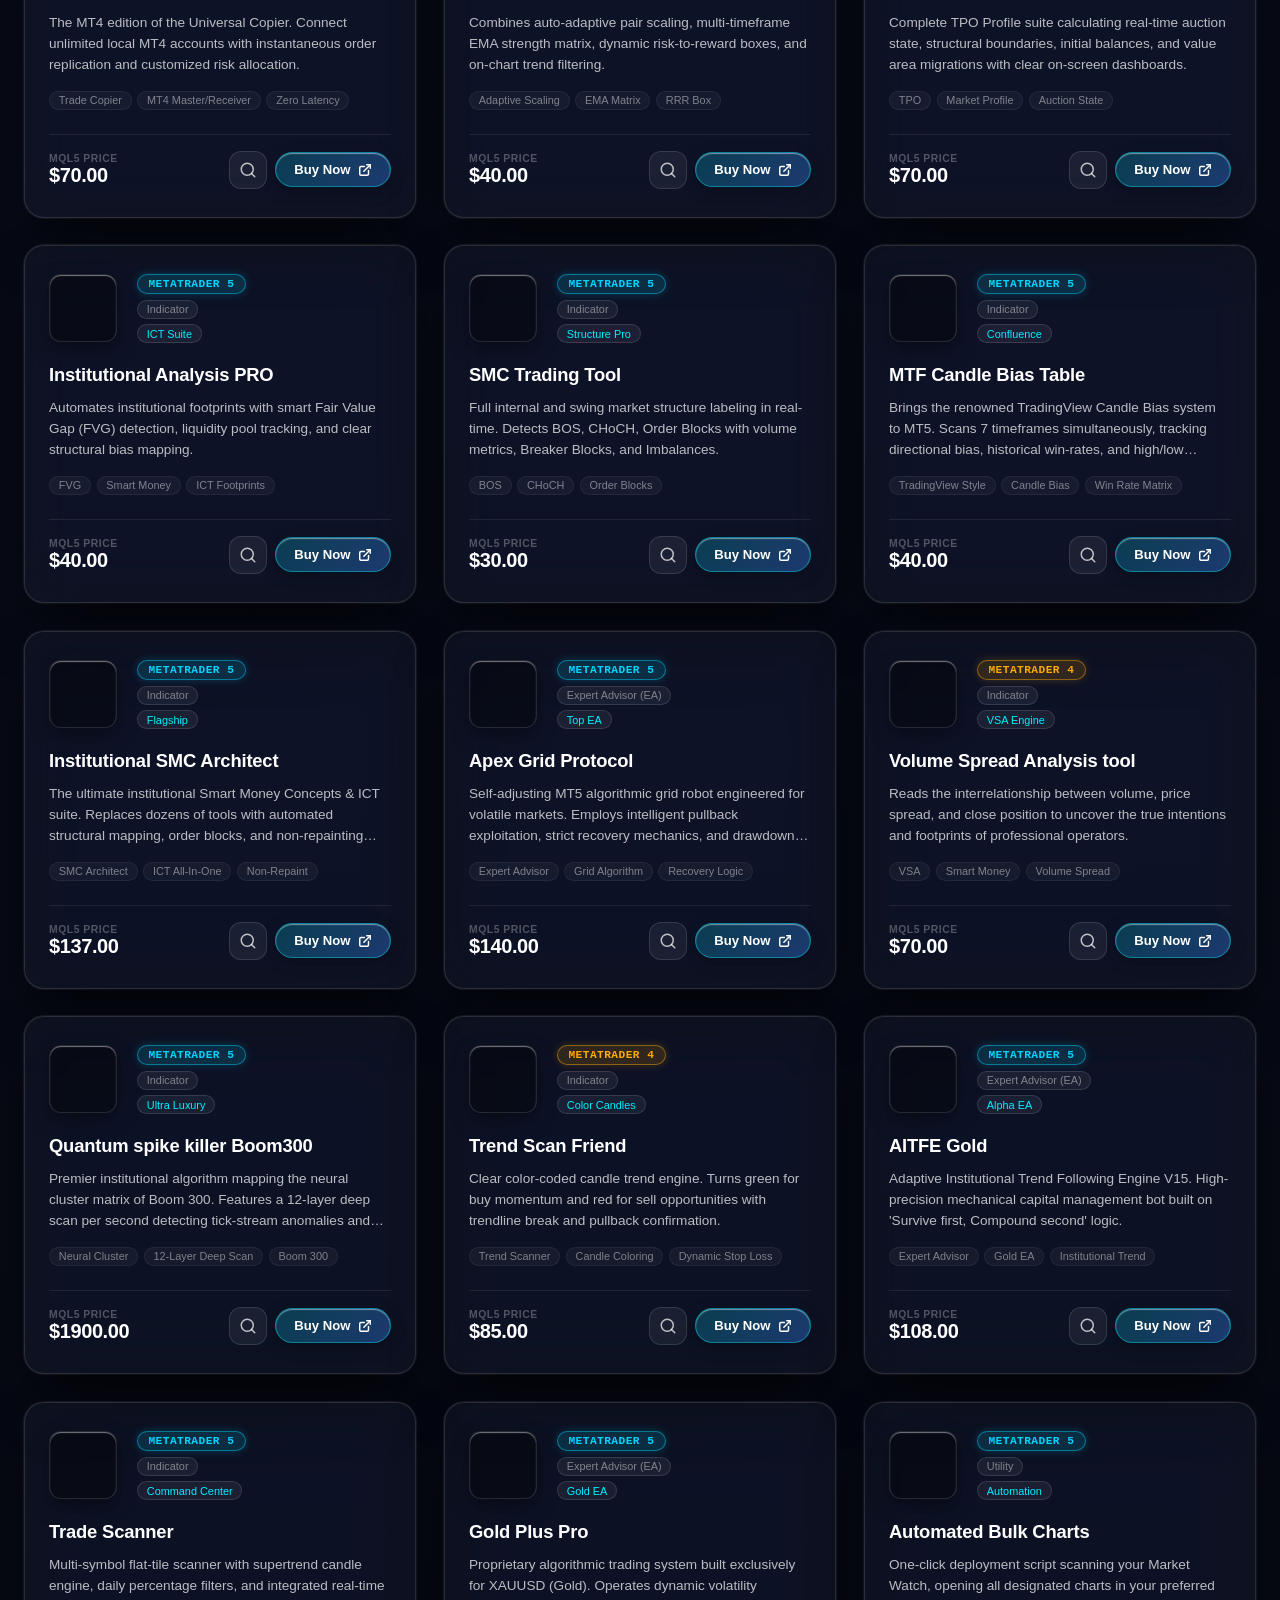
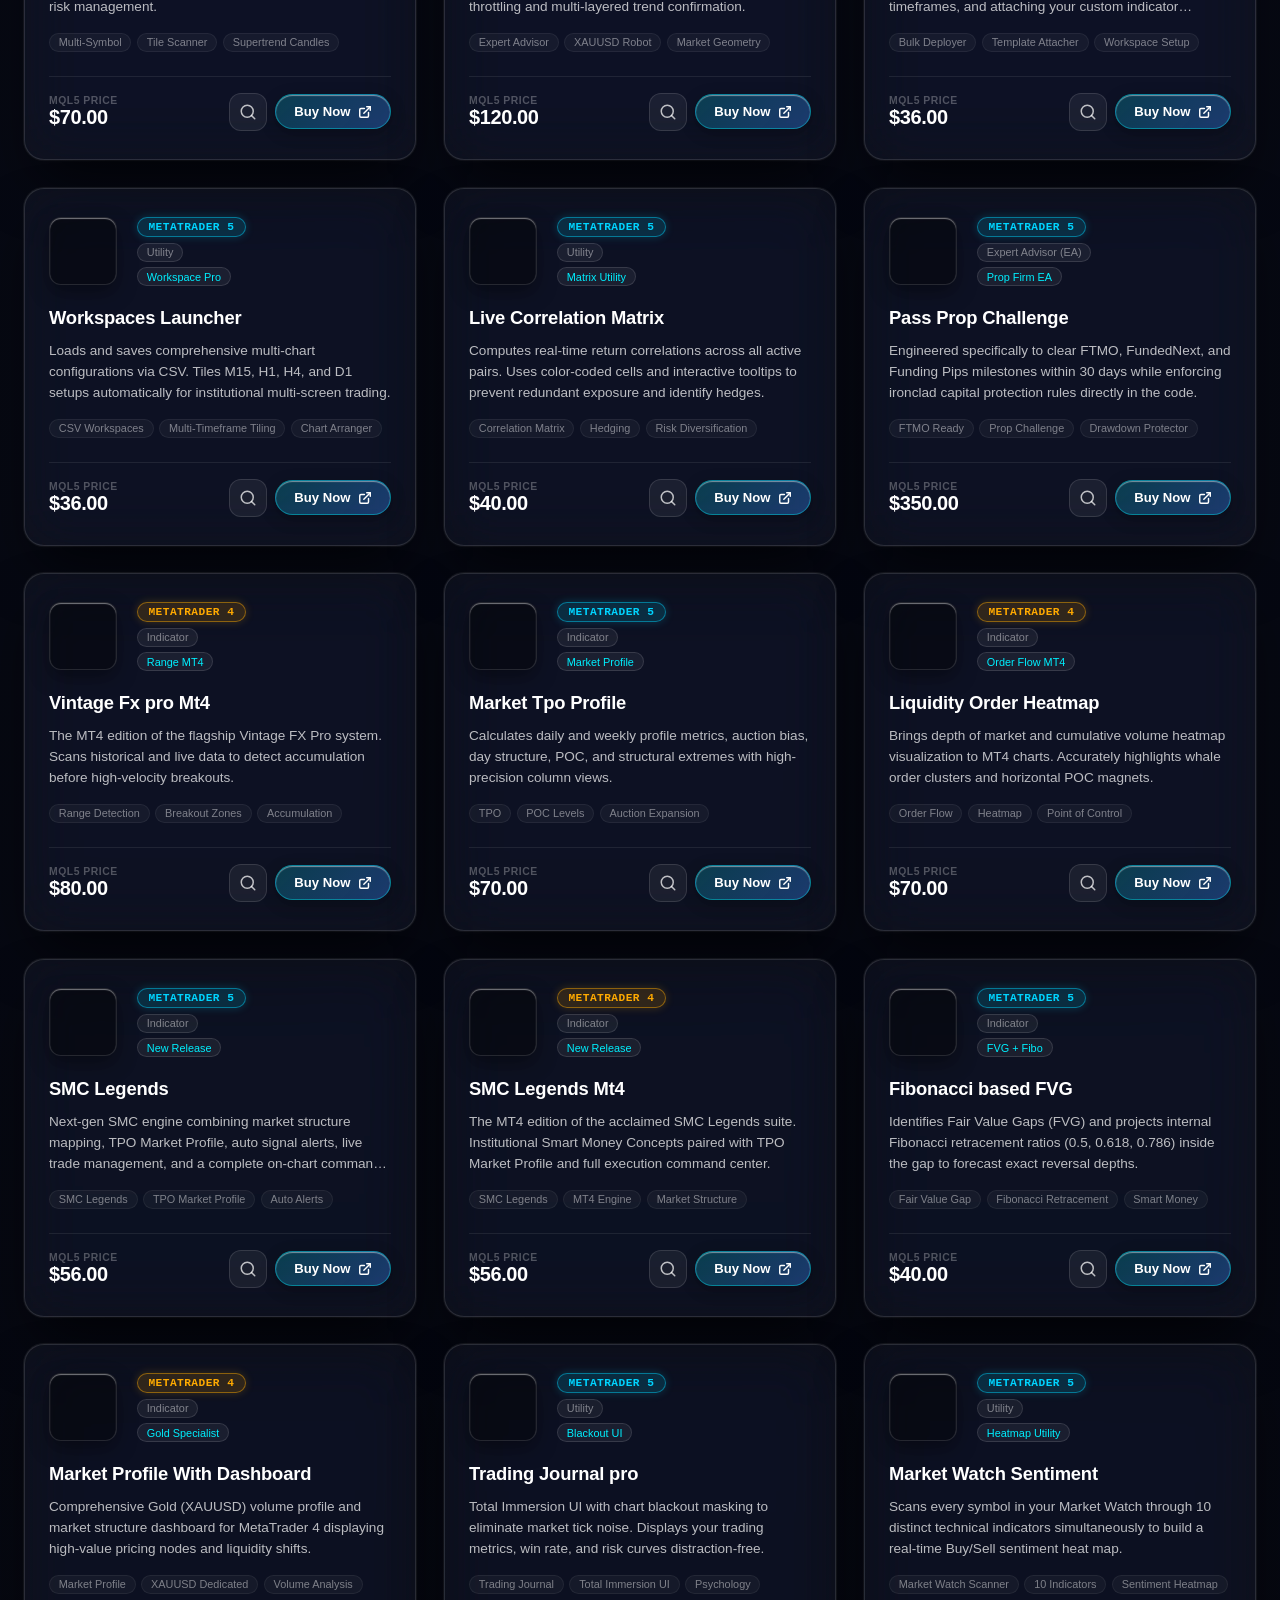
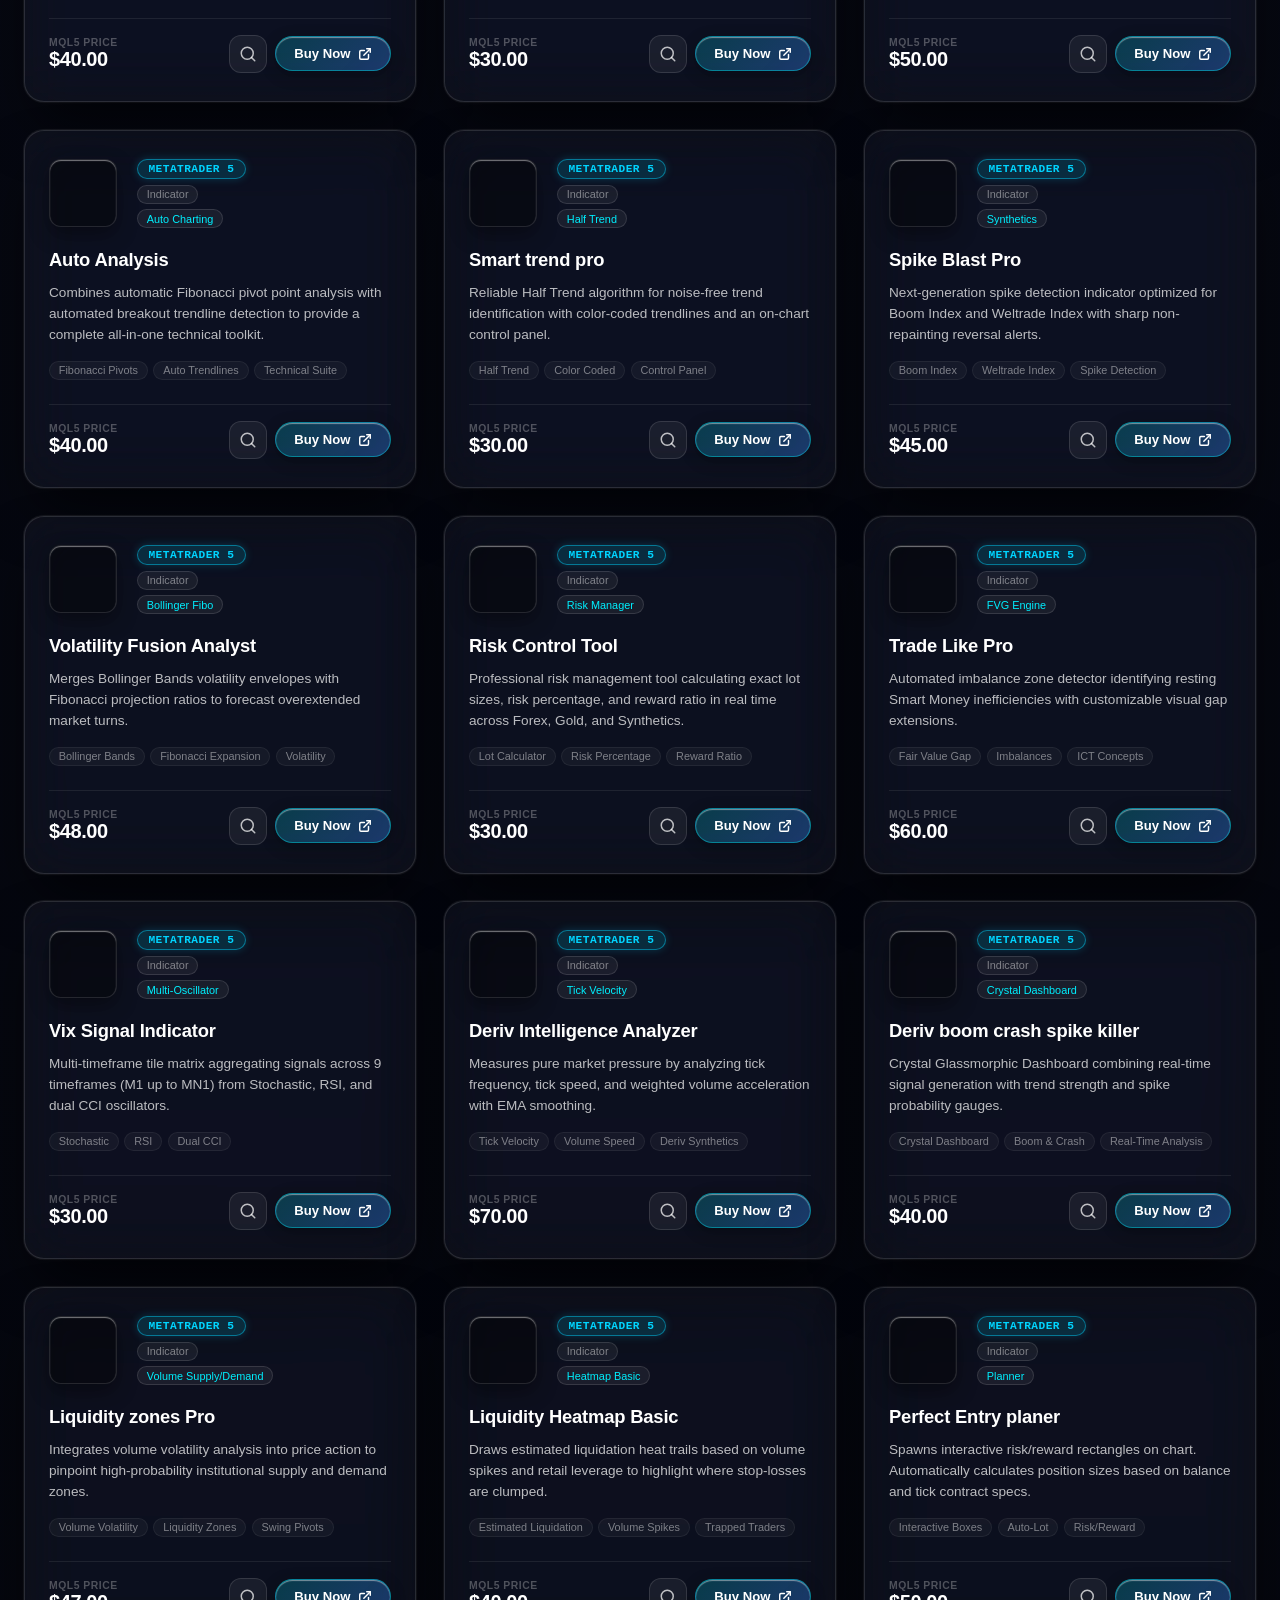
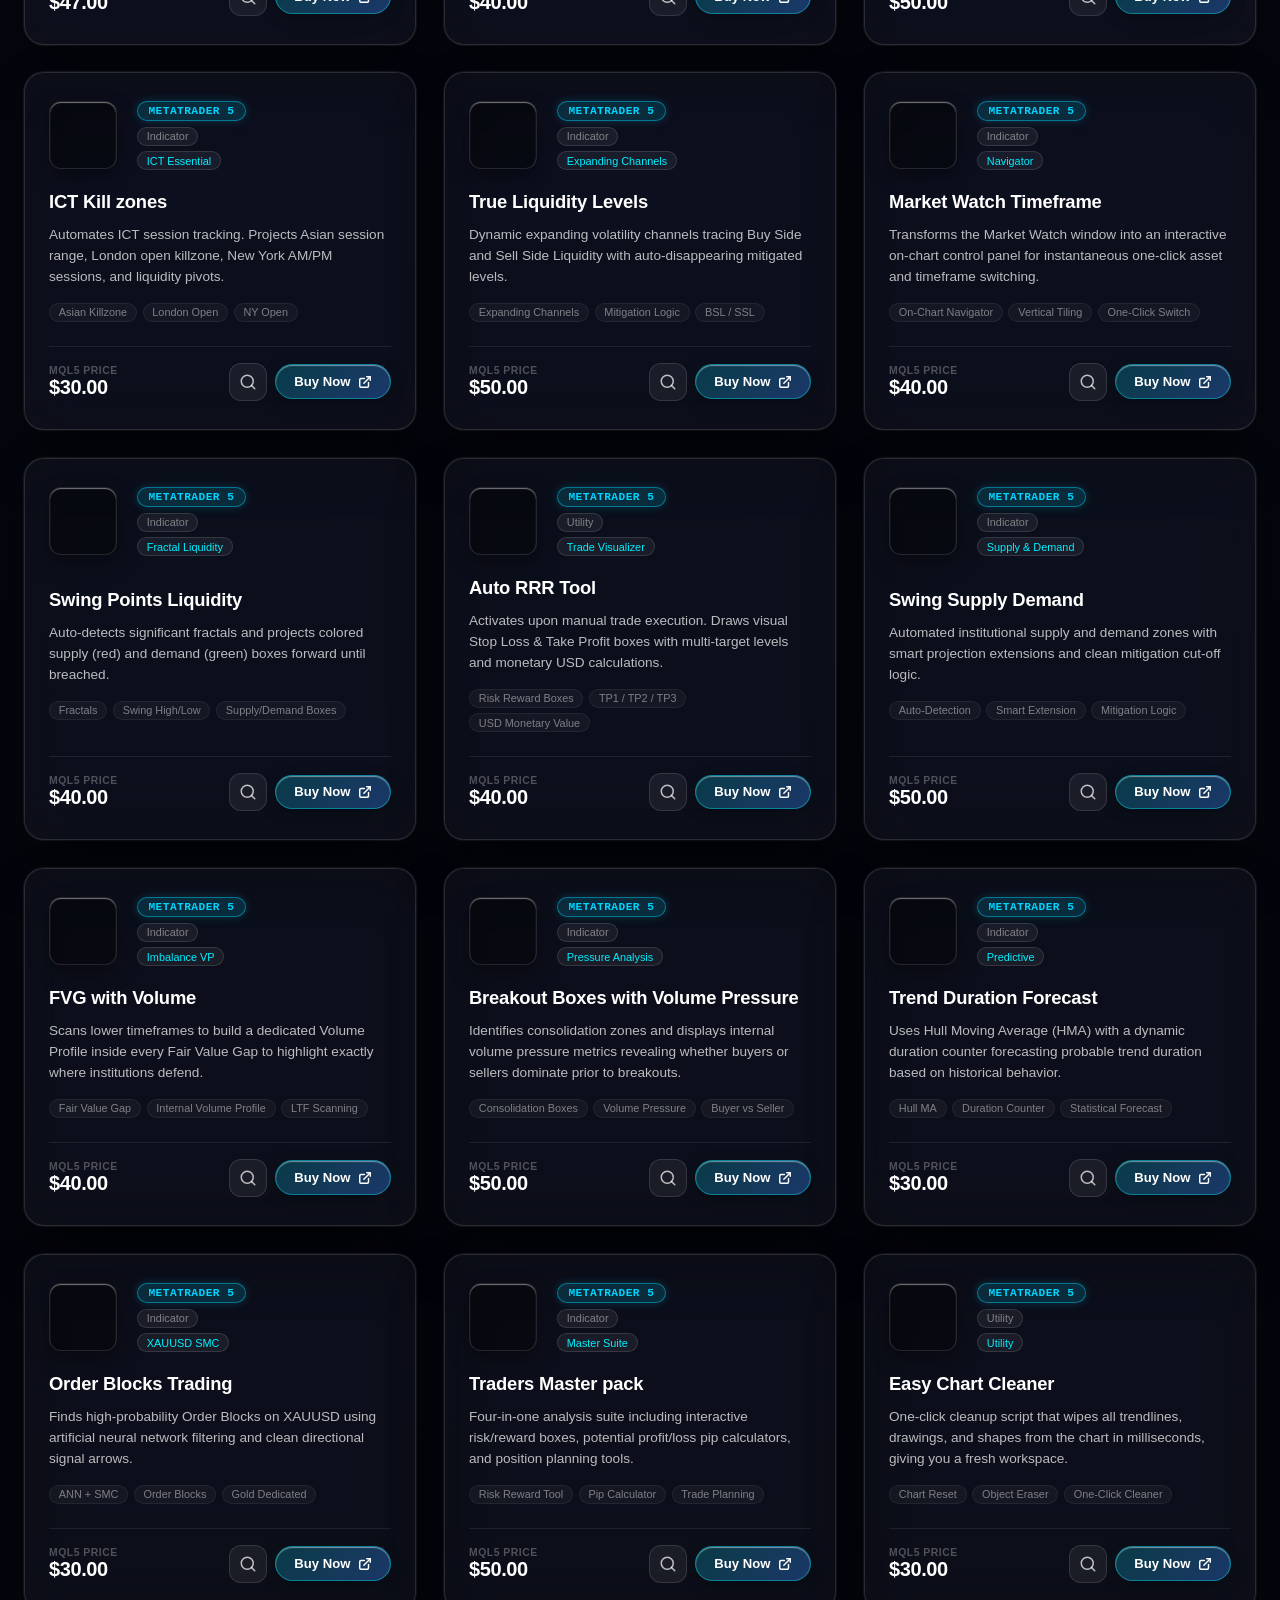
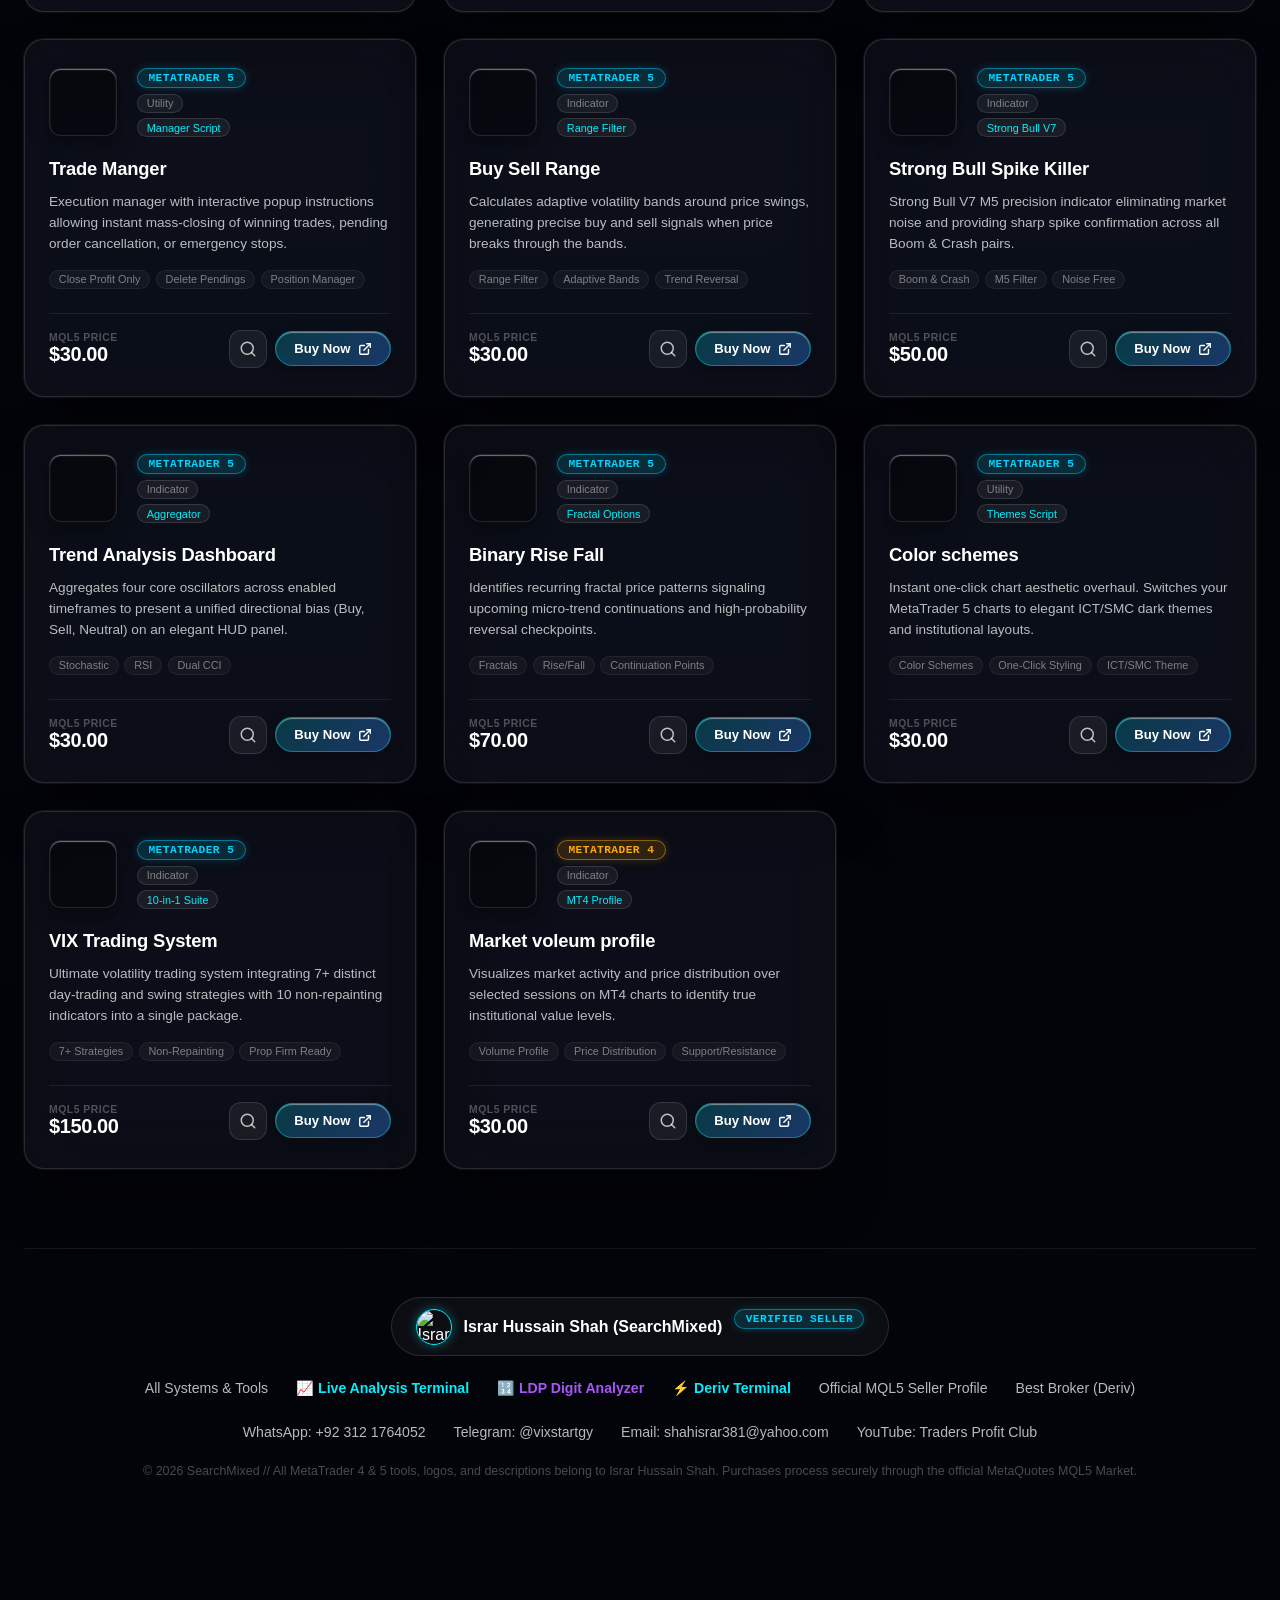
==== commit 816f7486: "Layout Updated for mobile user-friendly interface of site for all devices" ====
--- a/index.html
+++ b/index.html
@@ -77,7 +77,7 @@
           </div>
         </a>
 
-        <ul class="dock-links">
+                <ul class="dock-links" id="spatial-dock-links">
           <li><button class="dock-btn active" data-filter-collection="all">All Systems</button></li>
           <li><button class="dock-btn" data-filter-collection="smc">SMC & ICT</button></li>
           <li><button class="dock-btn" data-filter-collection="deriv">Boom & Crash</button></li>
@@ -98,6 +98,16 @@
         </ul>
 
         <div class="dock-actions">
+		          <button class="mobile-menu-toggle" id="mobile-menu-toggle"
+                  aria-label="Toggle Navigation Menu" aria-expanded="false"
+                  aria-controls="spatial-dock-links">
+            <svg width="18" height="18" viewBox="0 0 24 24" fill="none"
+                 stroke="currentColor" stroke-width="2.5" stroke-linecap="round" stroke-linejoin="round">
+              <line x1="3" y1="6" x2="21" y2="6"></line>
+              <line x1="3" y1="12" x2="21" y2="12"></line>
+              <line x1="3" y1="18" x2="21" y2="18"></line>
+            </svg>
+          </button>
           <button class="audio-toggle-btn" id="audio-toggle" title="Toggle Spatial Audio (Glass Taps)" aria-label="Toggle Spatial Audio">
             <svg width="18" height="18" viewBox="0 0 24 24" fill="none" stroke="currentColor" stroke-width="2" stroke-linecap="round" stroke-linejoin="round">
               <polygon points="11 5 6 9 2 9 2 15 6 15 11 19 11 5"></polygon>
@@ -116,7 +126,8 @@
         </div>
       </nav>
     </header>
-
+    <!-- Mobile Menu Backdrop -->
+    <div class="mobile-menu-backdrop" id="mobile-menu-backdrop" aria-hidden="true"></div>
     <!-- Spatial Hero 3D Deck -->
     <section class="spatial-hero" id="top">
       <div class="hero-glass-deck">
--- a/spatial.css
+++ b/spatial.css
@@ -1921,9 +1921,6 @@
     padding: 1.25rem 1.25rem;
   }
   
-  .dock-links {
-    display: none;
-  }
 
   .spatial-modal-window {
     padding: 2rem 1.5rem;
@@ -2039,4 +2036,143 @@
     box-shadow: 0 0 12px var(--cyan-neon);
   }
 }
-
+/* ============================================================
+   MOBILE MENU TOGGLE & DROPDOWN (auto-adaptive)
+   ============================================================ */
+
+.mobile-menu-toggle {
+  display: none;
+  width: 36px;
+  height: 36px;
+  border-radius: 50%;
+  border: 1px solid var(--glass-border);
+  background: var(--glass-surface);
+  color: var(--text-secondary);
+  align-items: center;
+  justify-content: center;
+  cursor: pointer;
+  transition: all 0.25s ease;
+  flex-shrink: 0;
+}
+
+.mobile-menu-toggle:hover {
+  color: var(--cyan-neon);
+  border-color: var(--cyan-neon);
+  box-shadow: 0 0 12px var(--cyan-glow);
+}
+
+.mobile-menu-backdrop {
+  position: fixed;
+  inset: 0;
+  background: rgba(2, 4, 10, 0.65);
+  backdrop-filter: blur(8px);
+  -webkit-backdrop-filter: blur(8px);
+  z-index: 998;
+  opacity: 0;
+  visibility: hidden;
+  pointer-events: none;
+  transition: opacity 0.3s ease, visibility 0.3s ease;
+}
+
+.mobile-menu-backdrop.active {
+  opacity: 1;
+  visibility: visible;
+  pointer-events: auto;
+}
+
+@media (max-width: 900px) {
+  .mobile-menu-toggle {
+    display: inline-flex;
+    order: -1;
+  }
+
+  .spatial-nav-container {
+    top: 0.75rem;
+    padding: 0 0.75rem;
+    margin-bottom: 2rem;
+  }
+
+  .spatial-dock {
+    padding: 0.5rem 0.85rem;
+    gap: 0.5rem;
+    flex-wrap: nowrap;
+    max-width: 100%;
+  }
+
+  .dock-brand-text { display: none; }
+  .dock-brand {
+    padding-right: 0.35rem;
+    border-right: none;
+  }
+  .dock-avatar {
+    width: 30px;
+    height: 30px;
+  }
+
+  .dock-links {
+    position: fixed;
+    top: 80px;
+    left: 1rem;
+    right: 1rem;
+    flex-direction: column;
+    align-items: stretch;
+    gap: 0.35rem;
+    background: rgba(12, 16, 32, 0.98);
+    backdrop-filter: blur(30px) saturate(200%);
+    -webkit-backdrop-filter: blur(30px) saturate(200%);
+    border: 1px solid var(--glass-border-hover);
+    border-radius: var(--radius-md);
+    padding: 0.85rem;
+    box-shadow: 0 30px 60px rgba(0, 0, 0, 0.85), inset 0 1px 1px var(--glass-border-specular);
+    opacity: 0;
+    visibility: hidden;
+    transform: translateY(-15px) scale(0.98);
+    pointer-events: none;
+    transition: all 0.3s var(--ease-spring);
+    max-height: calc(100vh - 100px);
+    overflow-y: auto;
+    z-index: 999;
+  }
+
+  .dock-links.mobile-open {
+    opacity: 1;
+    visibility: visible;
+    transform: translateY(0) scale(1);
+    pointer-events: auto;
+  }
+
+  .dock-links li { width: 100%; }
+
+  .dock-links .dock-btn {
+    width: 100%;
+    justify-content: flex-start;
+    padding: 0.7rem 1rem;
+    font-size: 0.9rem;
+  }
+
+  .dock-actions {
+    padding-left: 0.35rem;
+    gap: 0.35rem;
+    border-left: none;
+  }
+
+  .mql5-profile-btn {
+    width: 36px;
+    height: 36px;
+    padding: 0;
+    justify-content: center;
+  }
+  .mql5-profile-btn span { display: none; }
+}
+
+@media (max-width: 480px) {
+  .dock-avatar { width: 26px; height: 26px; }
+  .audio-toggle-btn,
+  .mobile-menu-toggle,
+  .mql5-profile-btn { width: 32px; height: 32px; }
+  .dock-links {
+    top: 70px;
+    left: 0.5rem;
+    right: 0.5rem;
+  }
+}
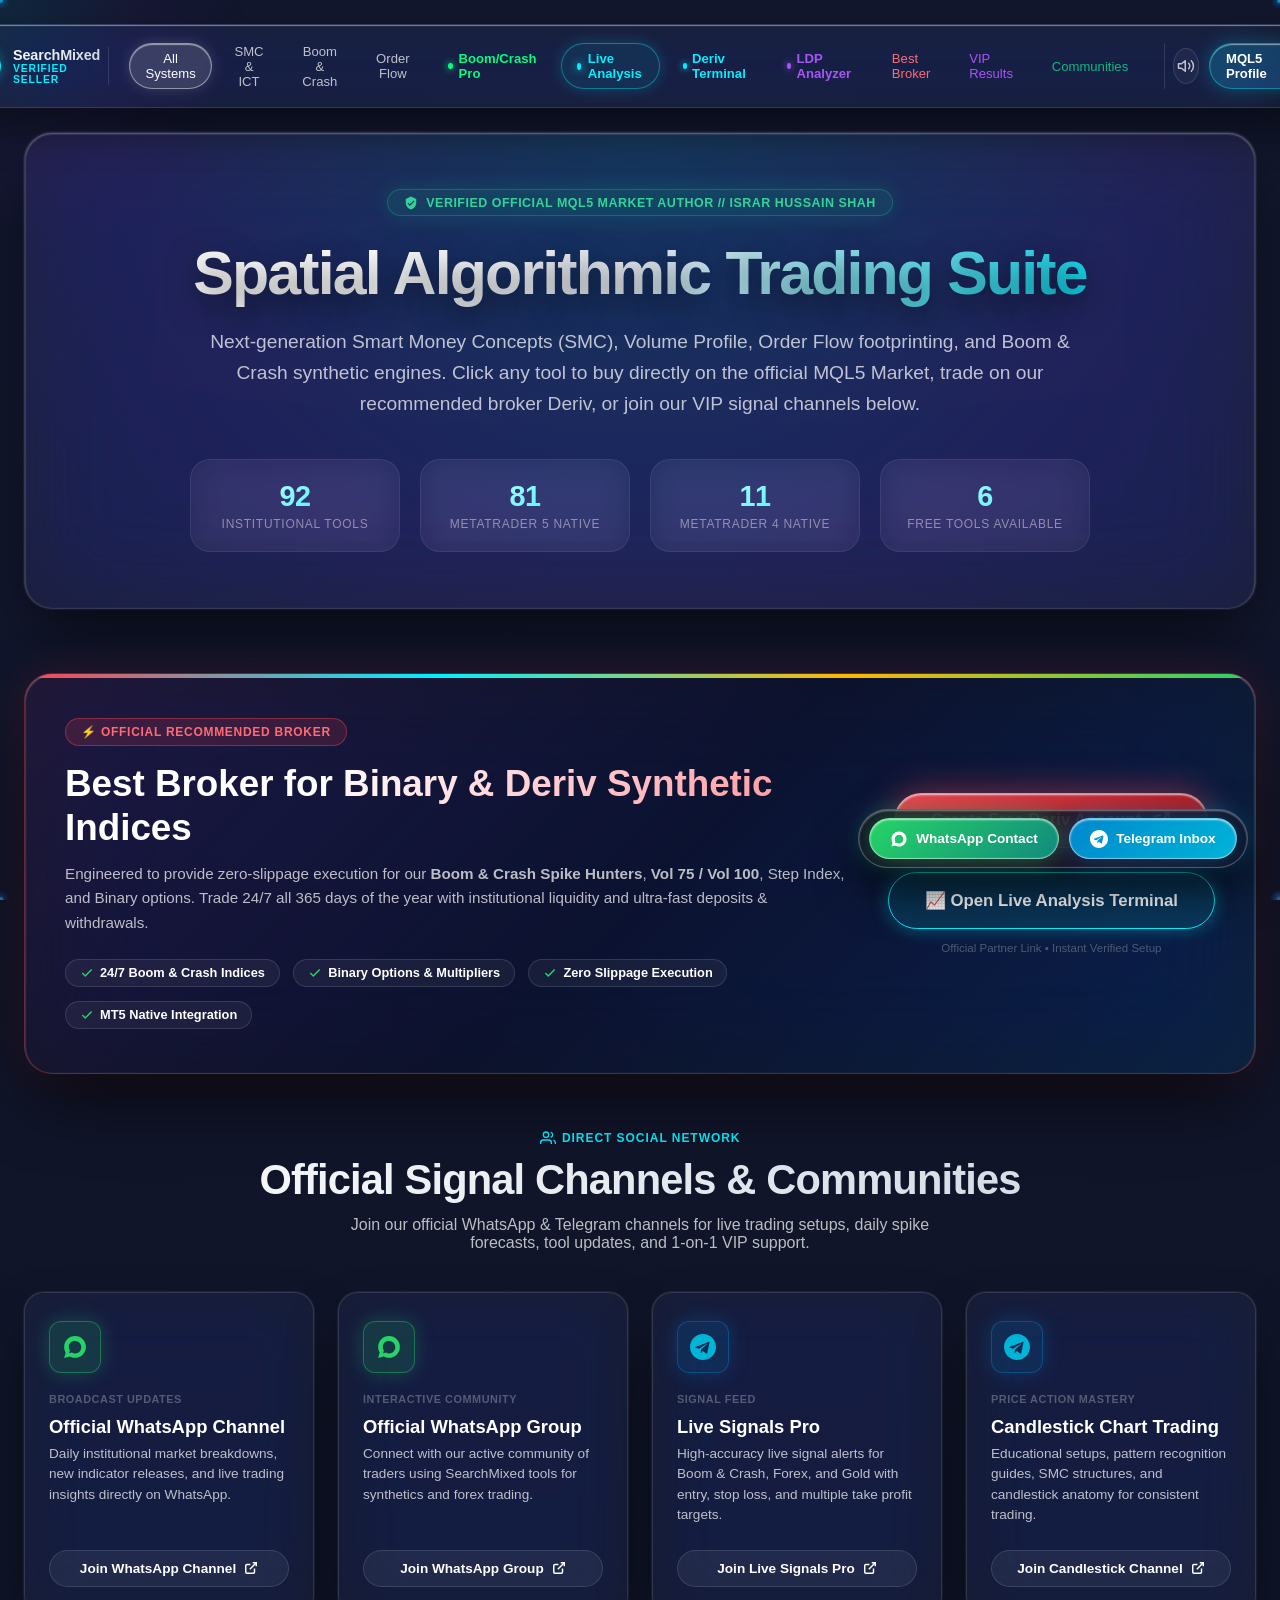
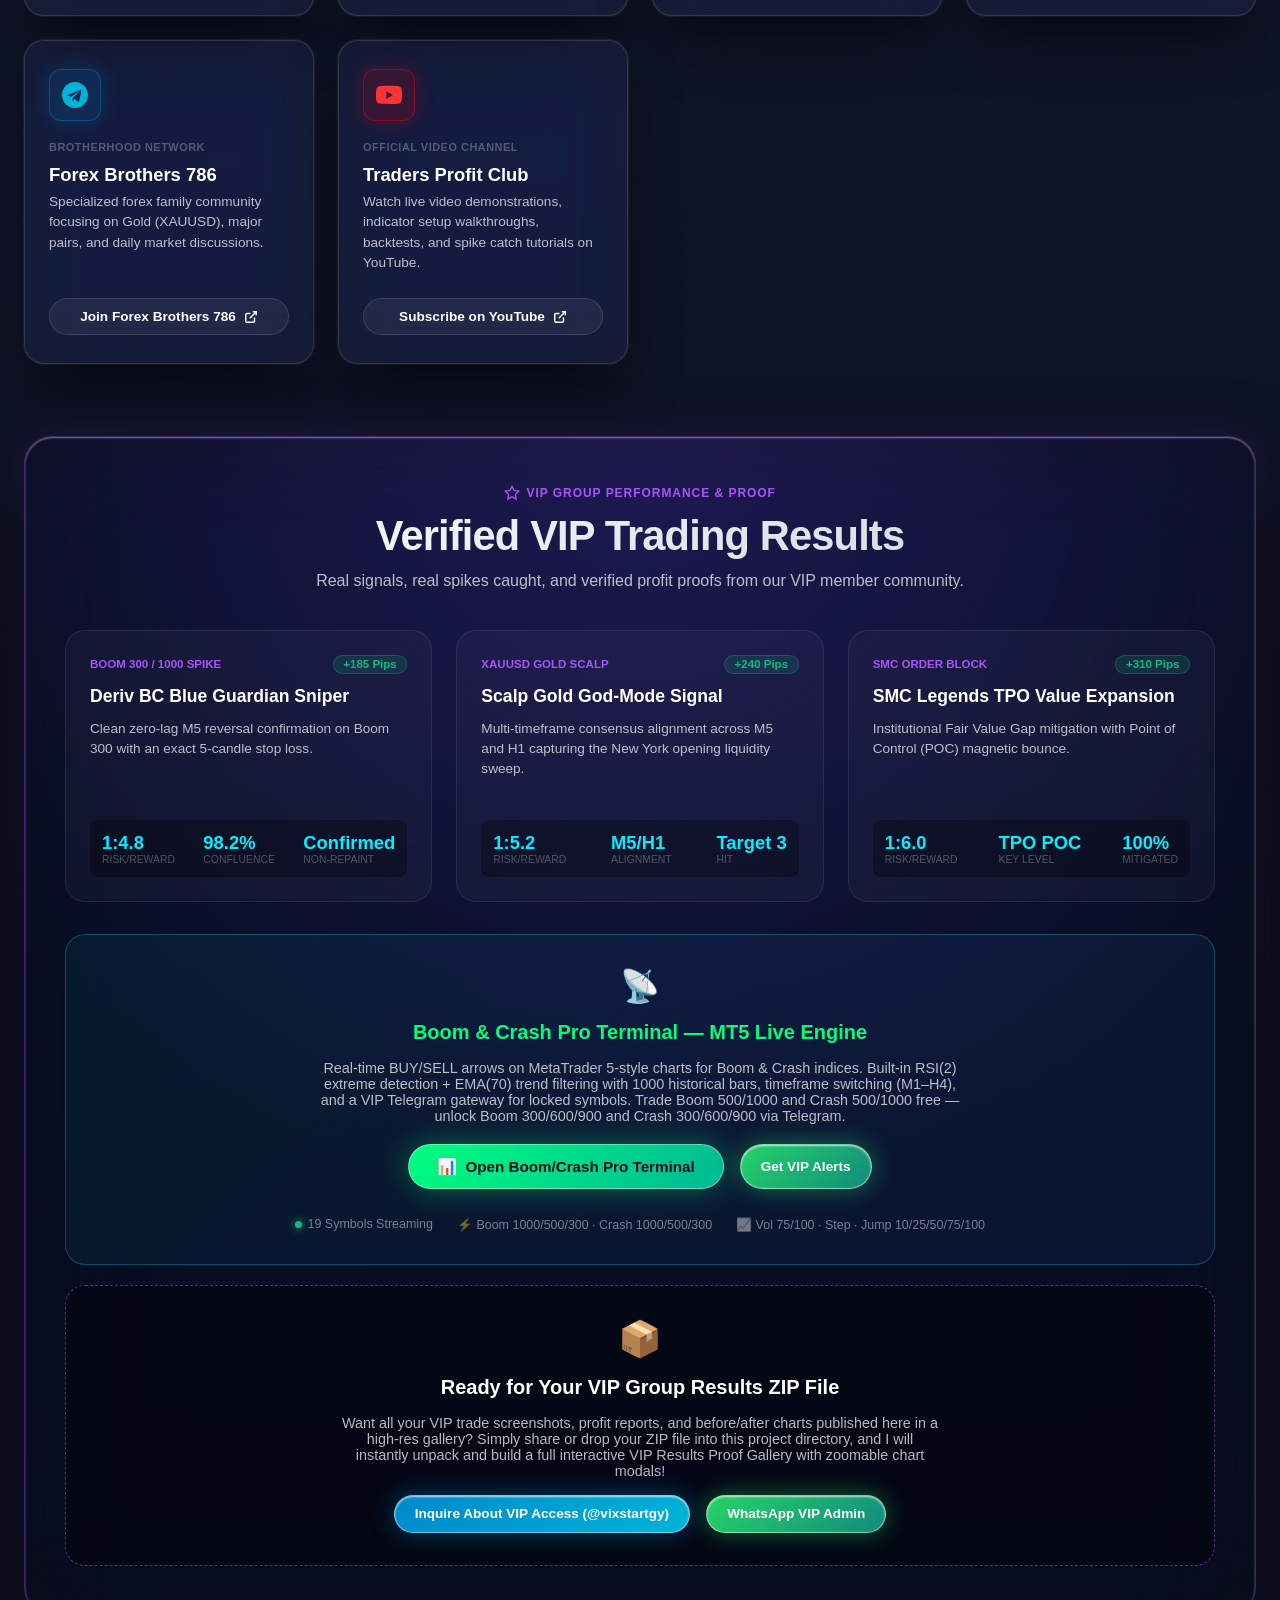
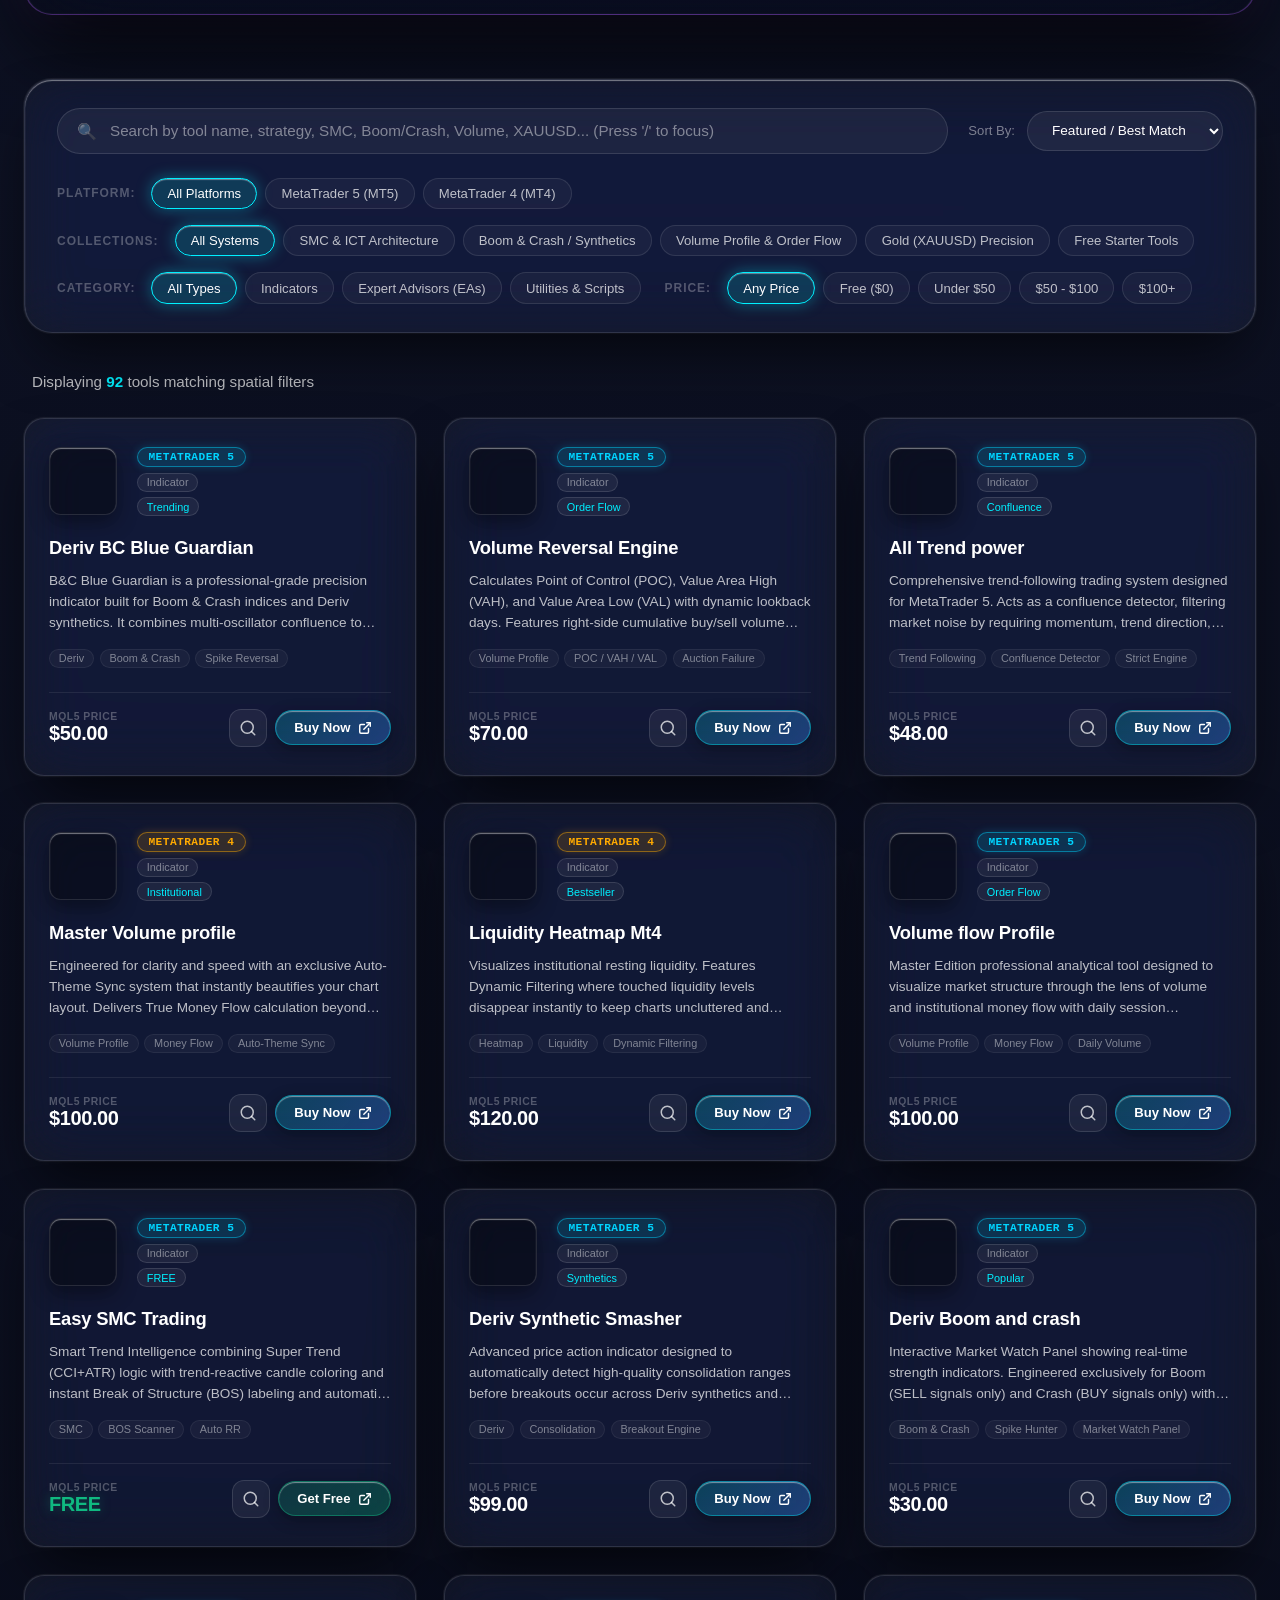
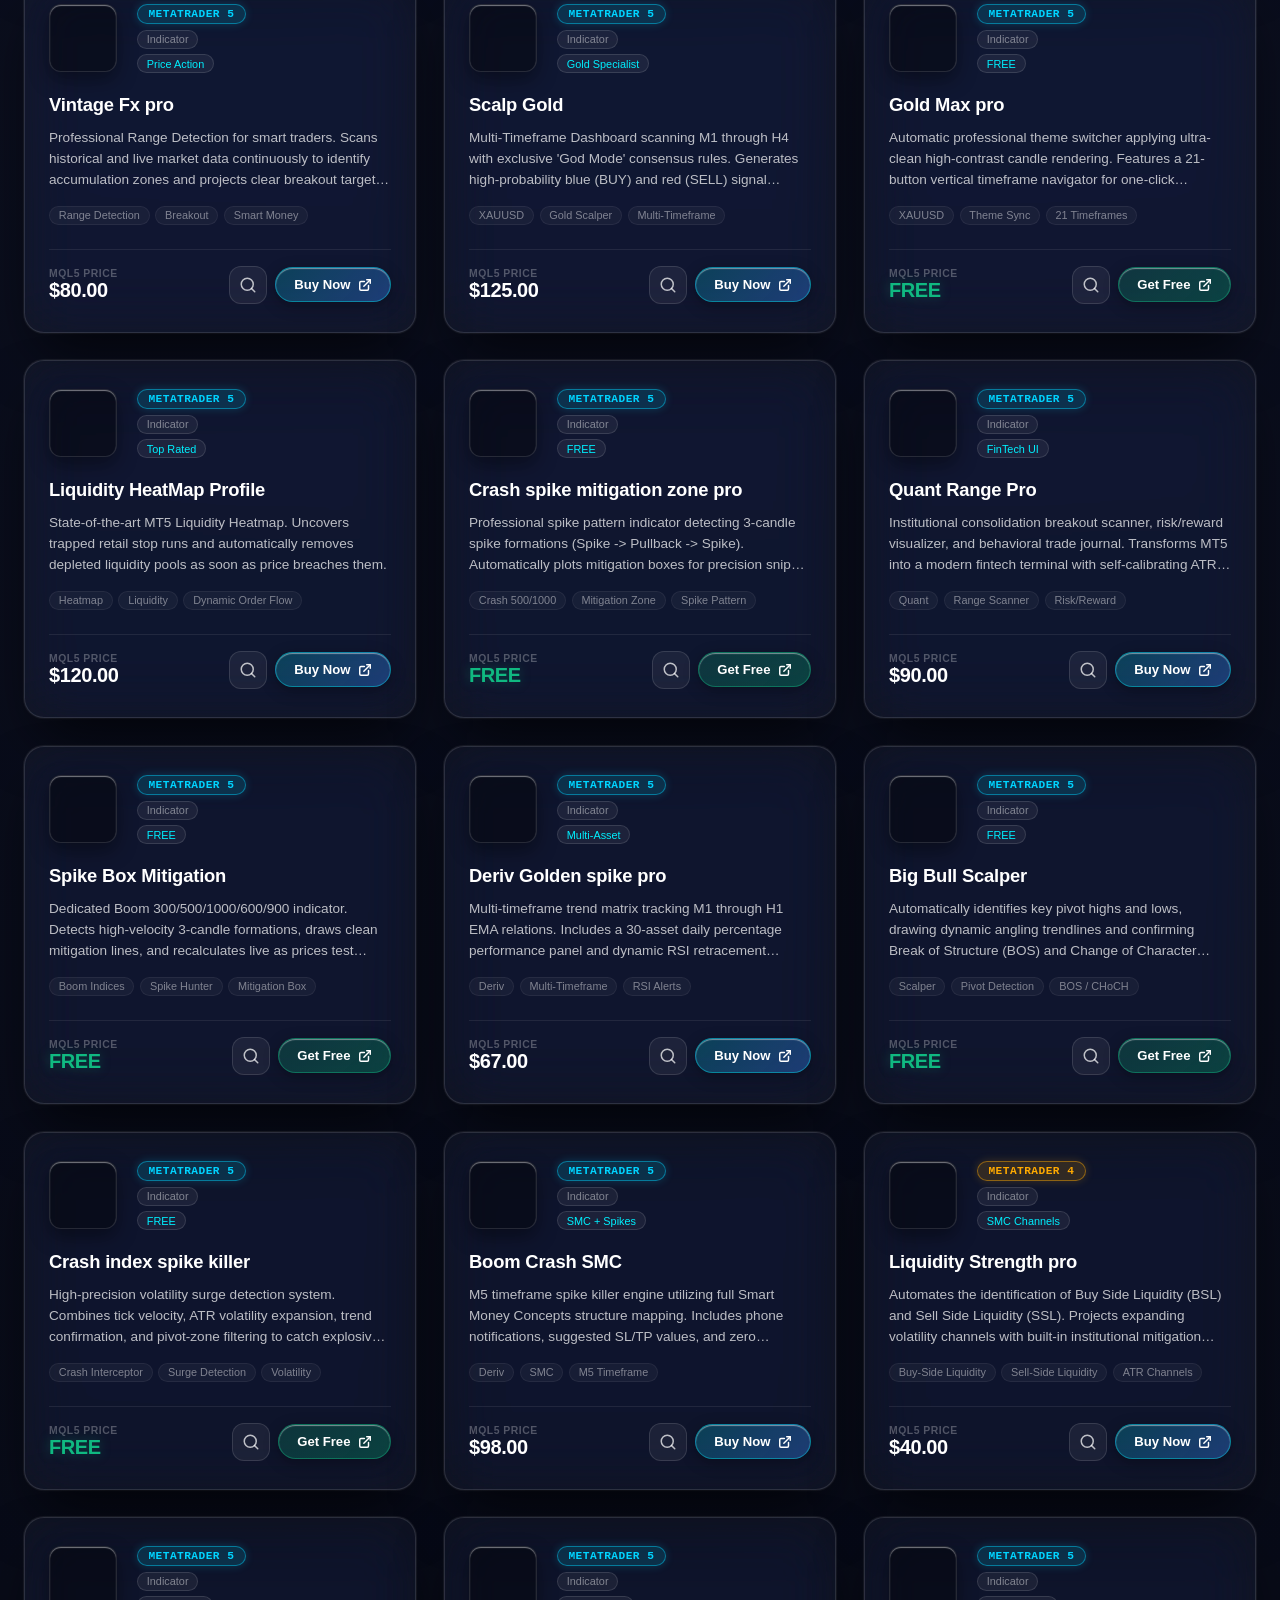
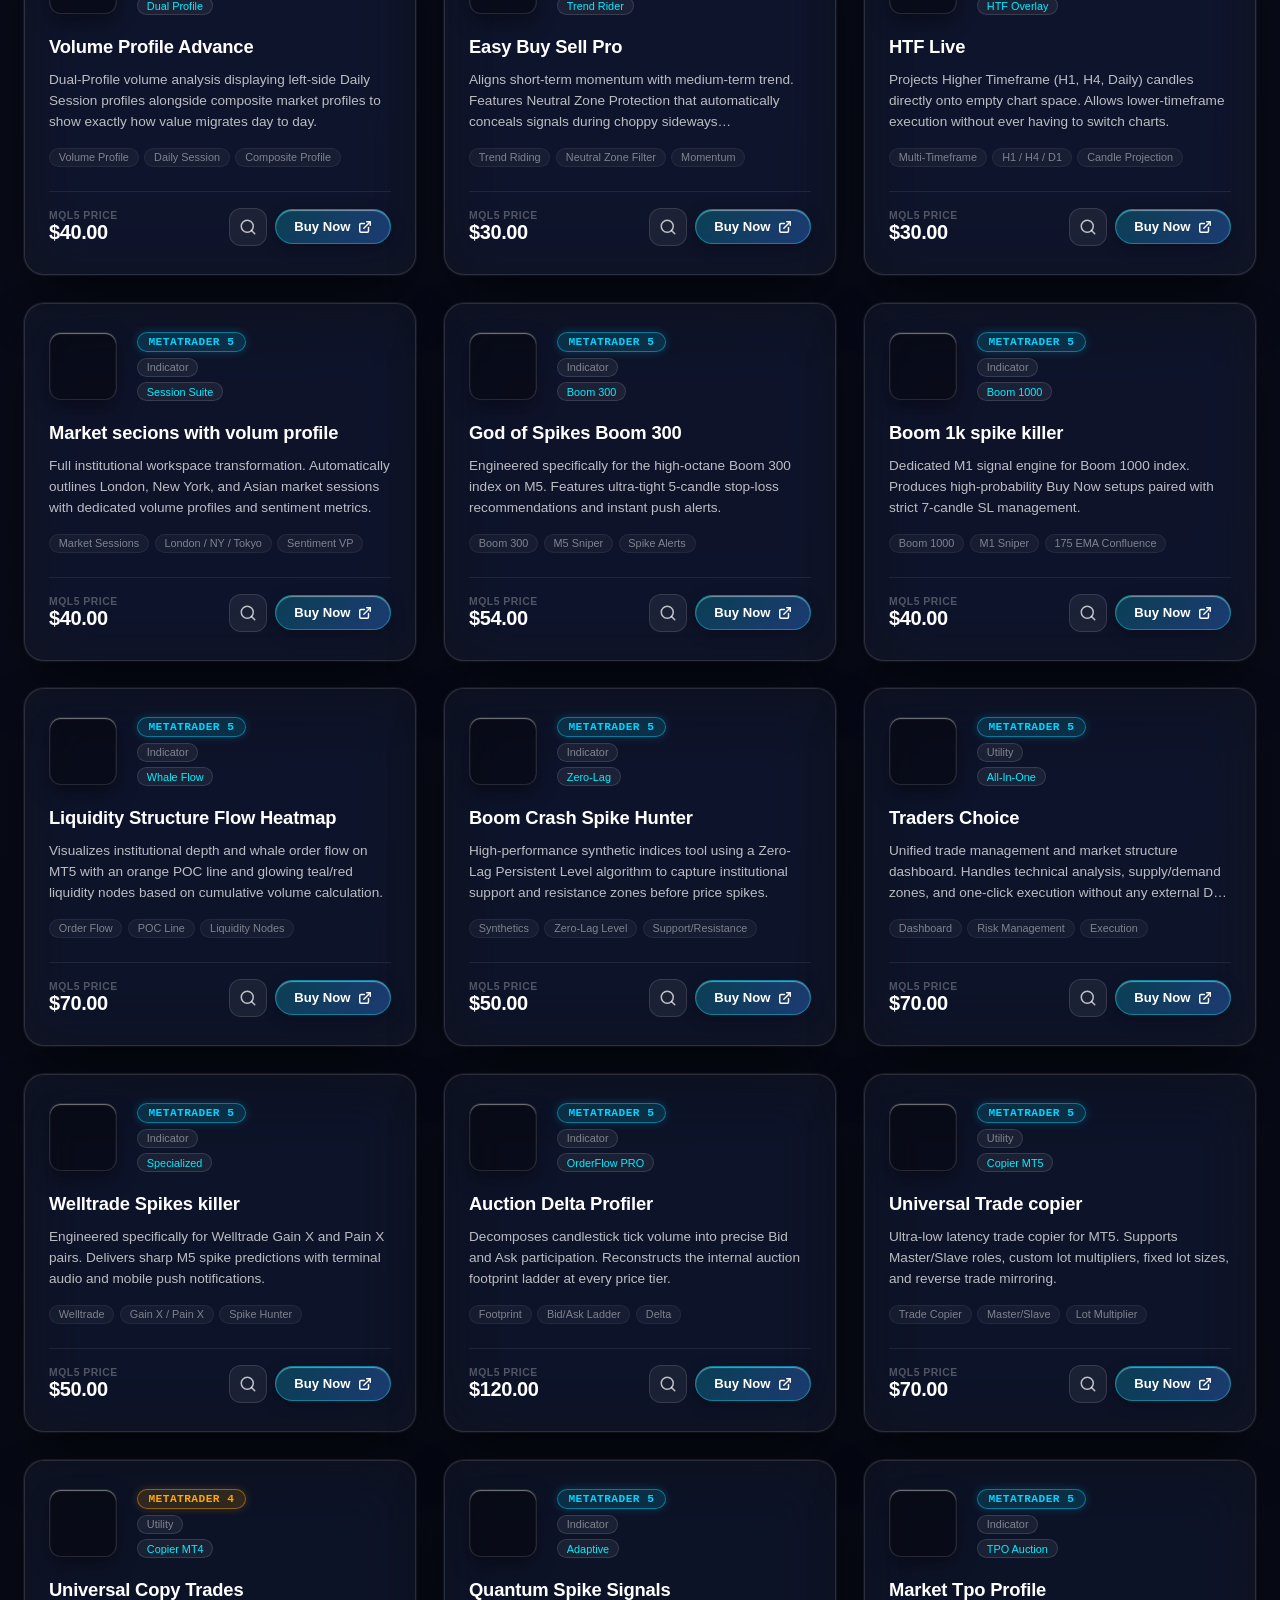
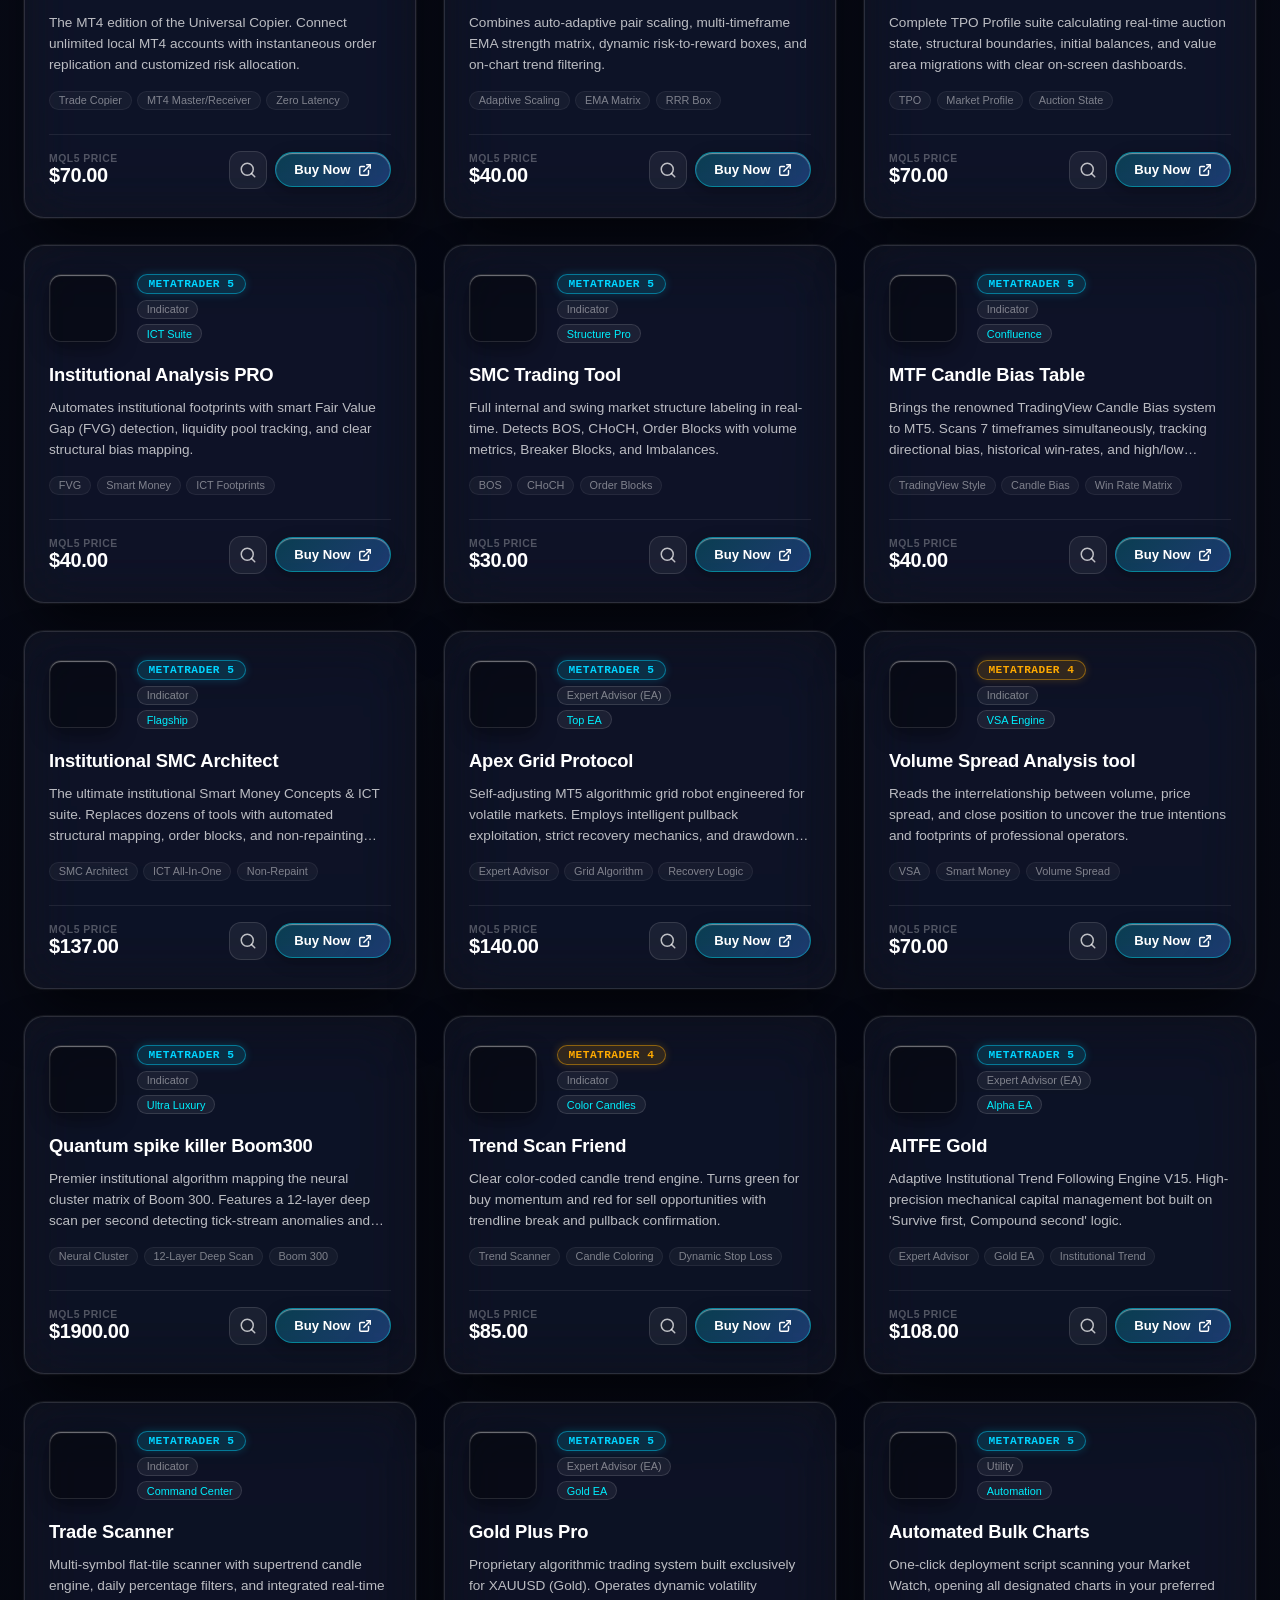
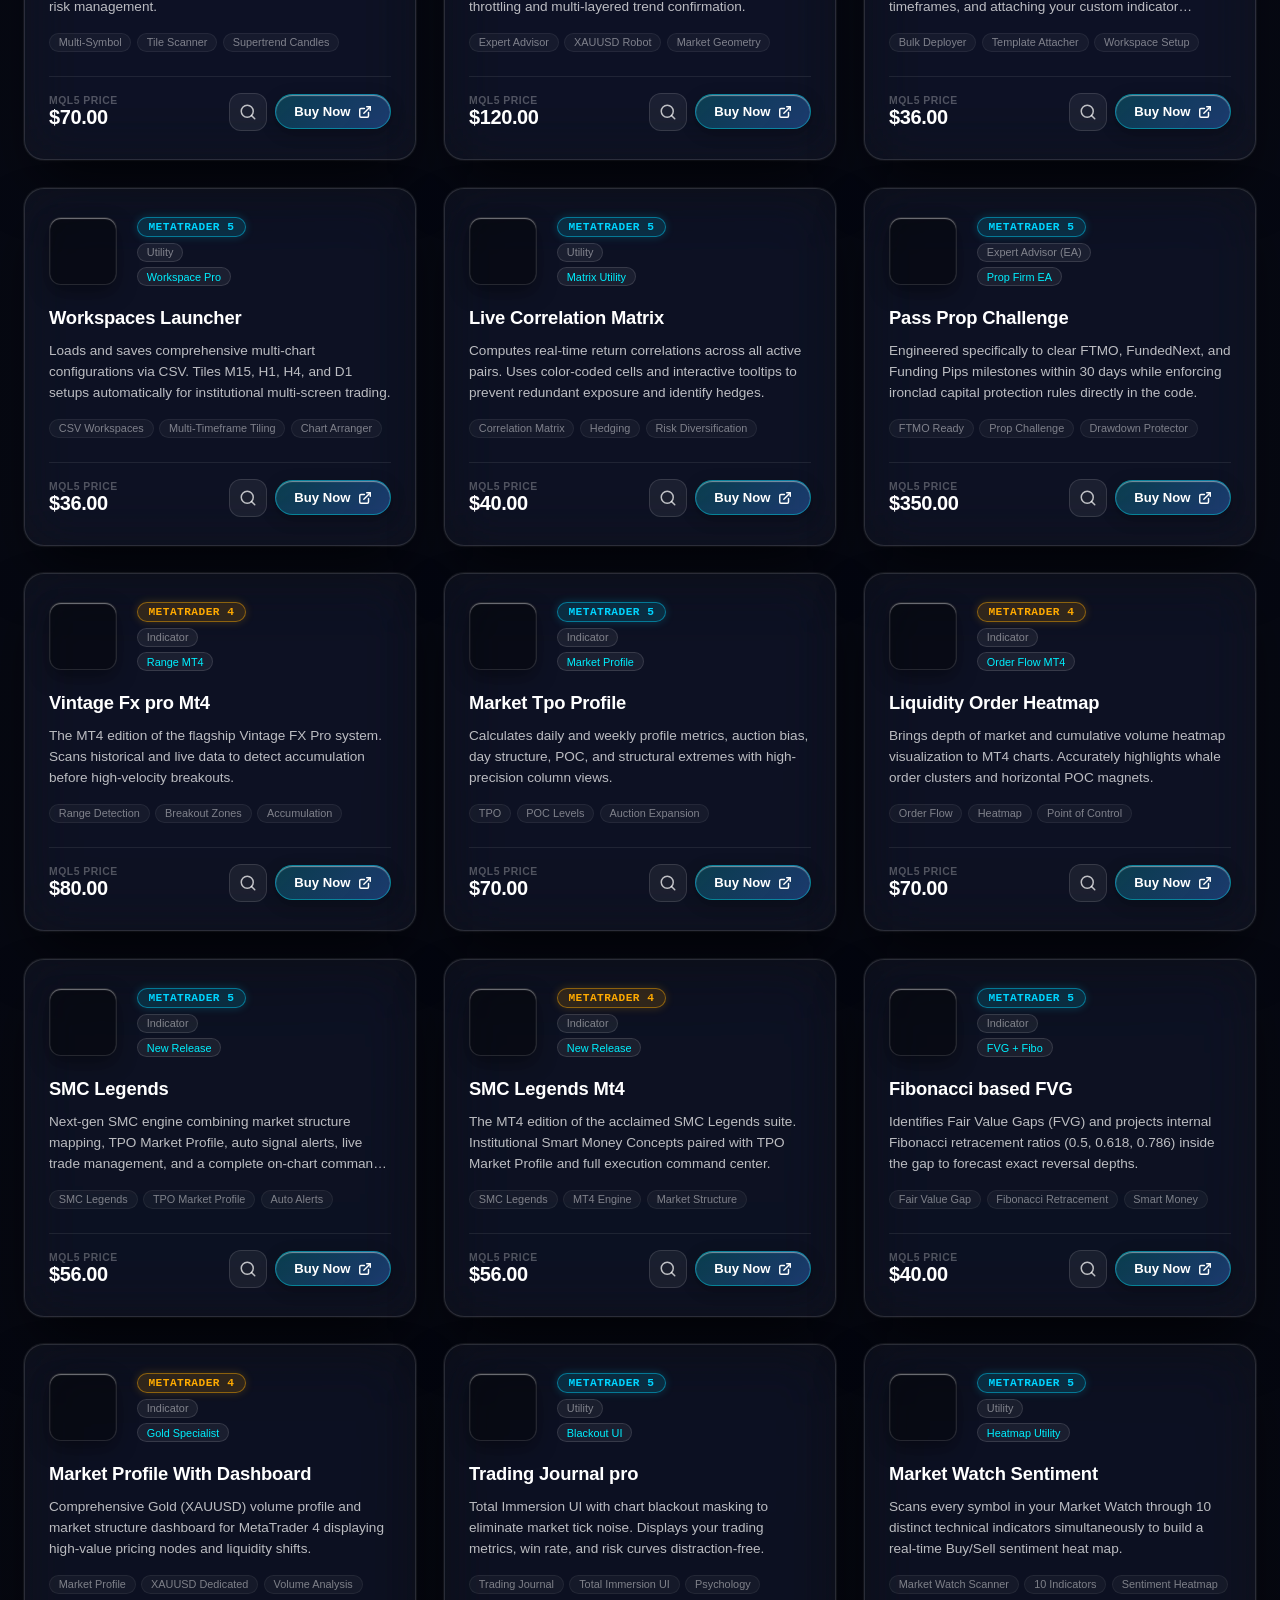
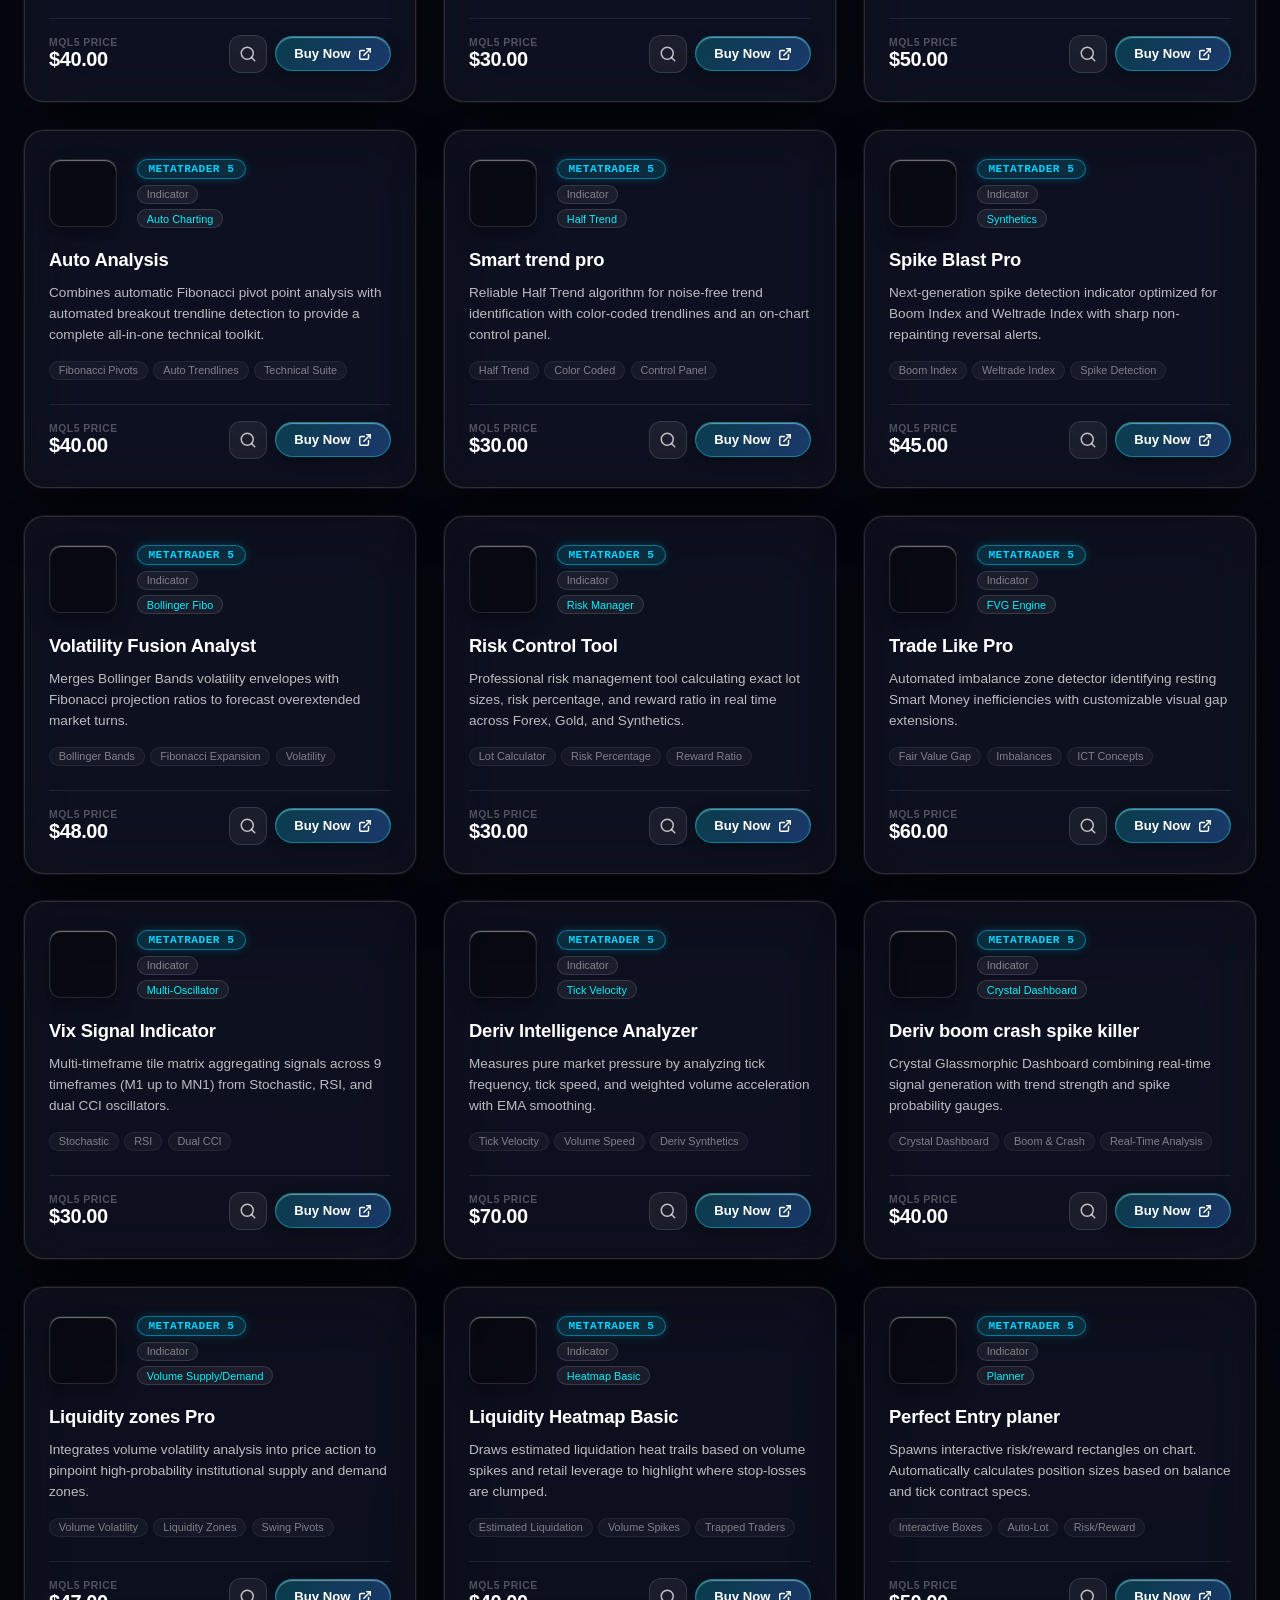
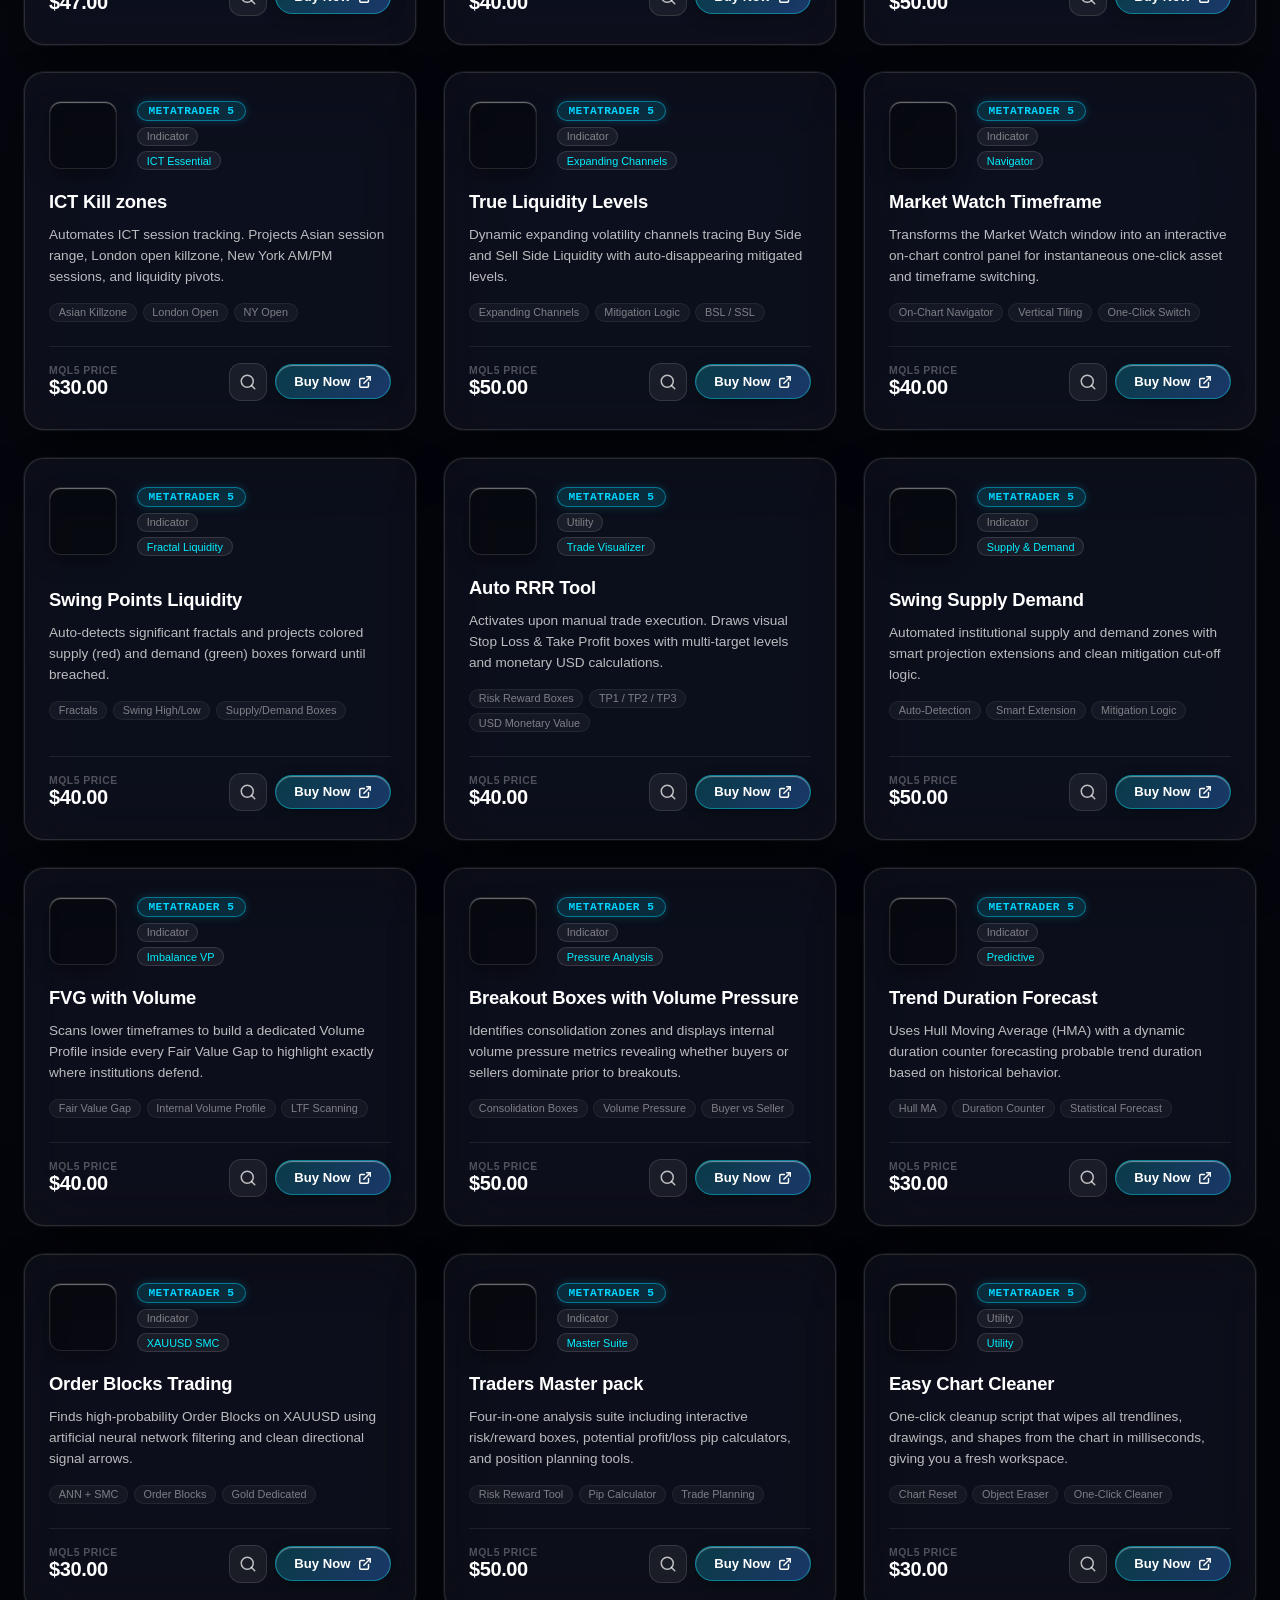
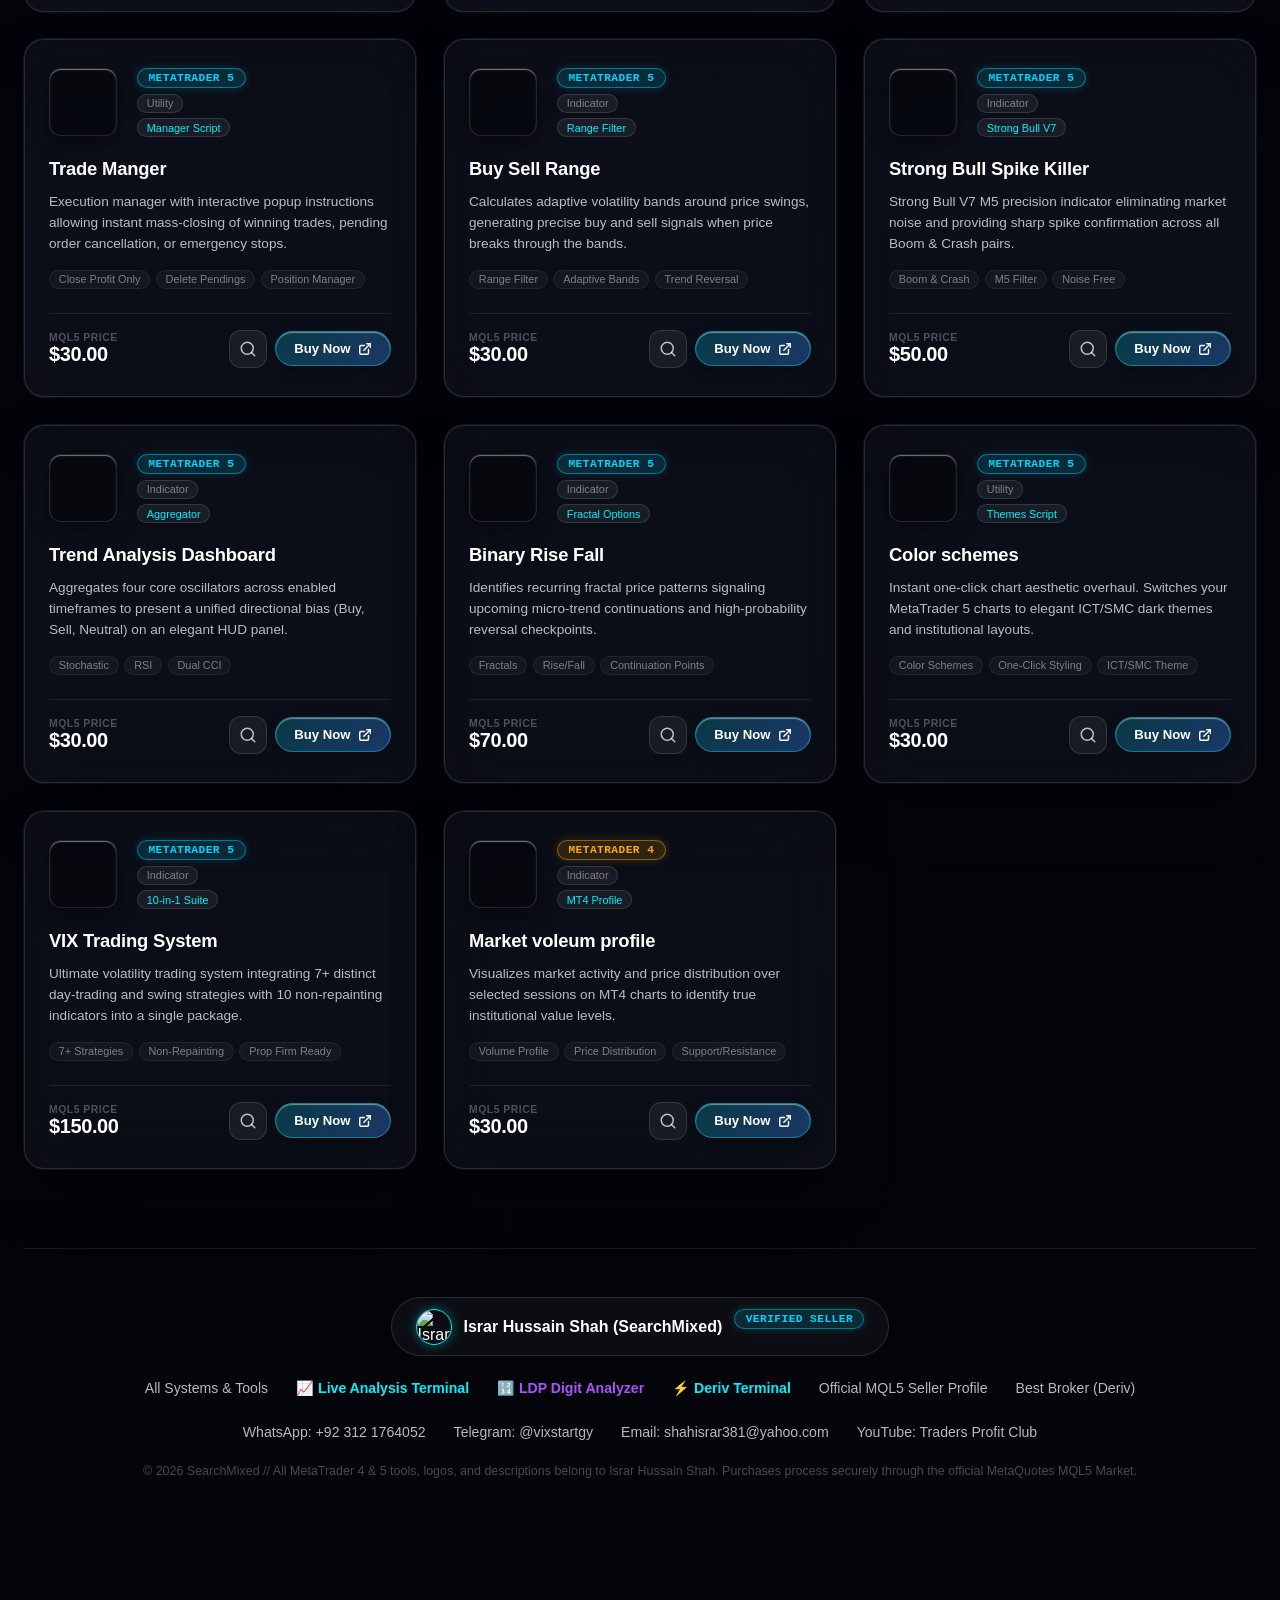
==== commit e6cb76b2: "boom crash signal added improvement" ====
--- a/index.html
+++ b/index.html
@@ -82,8 +82,8 @@
           <li><button class="dock-btn" data-filter-collection="smc">SMC & ICT</button></li>
           <li><button class="dock-btn" data-filter-collection="deriv">Boom & Crash</button></li>
           <li><button class="dock-btn" data-filter-collection="volume">Order Flow</button></li>
-          <li><a href="signals-dashboard.html" class="dock-btn" style="color: #f59e0b; font-weight: 700; display: inline-flex; align-items: center; gap: 0.35rem;">
-            <span style="width:6px;height:6px;background:#f59e0b;border-radius:50%;box-shadow:0 0 7px #f59e0b;animation:pulse-live-dot 1.5s infinite ease-in-out;display:inline-block;"></span>Signals
+          <li><a href="boom-crash-terminal.html" class="dock-btn" style="color: #00ff7f; font-weight: 700; display: inline-flex; align-items: center; gap: 0.35rem;">
+            <span style="width:6px;height:6px;background:#00ff7f;border-radius:50%;box-shadow:0 0 7px #00ff7f;animation:pulse-live-dot 1.5s infinite ease-in-out;display:inline-block;"></span>Boom/Crash Pro
           </a></li>
           <li><a href="live-analysis.html" class="dock-btn live-analysis-nav-btn"><span class="live-indicator-dot"></span>Live Analysis</a></li>
 		            <li><a href="deriv-terminal.html" class="dock-btn" style="color: #00f0ff; font-weight: 700; display: inline-flex; align-items: center; gap: 0.35rem;">
@@ -430,26 +430,26 @@
         border: 1px solid rgba(0,240,255,0.25);
         margin-bottom: 1.25rem;">
         <div style="font-size: 2rem;">📡</div>
-        <h3 class="vip-zip-title" style="color: #00f0ff;">
-          Live Market Signals Dashboard — EMA + RSI Engine
+               <h3 class="vip-zip-title" style="color: #00ff7f;">
+          Boom &amp; Crash Pro Terminal — MT5 Live Engine
         </h3>
         <p class="vip-zip-text" style="max-width: 640px; margin: 0 auto;">
-          Real-time BUY/SELL signals for Deriv Synthetic Indices (Boom, Crash, Vol 75/100, Step, Jump) powered by a live WebSocket feed directly connected to the Deriv API server — with EMA(9/21) momentum confirmation and RSI(14) filtering. Includes entry price, take profit, stop loss, and an interactive pip/profit calculator.
+          Real-time BUY/SELL arrows on MetaTrader 5-style charts for Boom &amp; Crash indices. Built-in RSI(2) extreme detection + EMA(70) trend filtering with 1000 historical bars, timeframe switching (M1–H4), and a VIP Telegram gateway for locked symbols. Trade Boom 500/1000 and Crash 500/1000 free — unlock Boom 300/600/900 and Crash 300/600/900 via Telegram.
         </p>
         <div style="display: flex; gap: 1rem; flex-wrap: wrap; justify-content: center; margin-top: 0.25rem;">
-          <a href="signals-dashboard.html"
+                    <a href="boom-crash-terminal.html"
              style="
               display: inline-flex; align-items: center; gap: 0.5rem;
               padding: 0.75rem 1.75rem;
-              background: linear-gradient(135deg, #00f0ff 0%, #3b82f6 100%);
+              background: linear-gradient(135deg, #00ff7f 0%, #00b894 100%);
               border: 1px solid rgba(255,255,255,0.4);
               border-radius: 9999px;
               color: #050e1f; font-weight: 800; font-size: 0.95rem;
               text-decoration: none;
-              box-shadow: 0 0 30px rgba(0,240,255,0.35);
+              box-shadow: 0 0 30px rgba(0,255,127,0.35);
               transition: all 0.25s;">
             <span style="font-size:1rem;">📊</span>
-            Open Live Signals Dashboard
+            Open Boom/Crash Pro Terminal
           </a>
           <a class="glow-btn btn-glow-whatsapp" href="https://wa.me/923121764052" target="_blank" rel="noopener noreferrer">
             <span>Get VIP Alerts</span>
--- a/spatial.css
+++ b/spatial.css
@@ -2065,21 +2065,22 @@
   position: fixed;
   inset: 0;
   background: rgba(2, 4, 10, 0.65);
-  backdrop-filter: blur(8px);
-  -webkit-backdrop-filter: blur(8px);
-  z-index: 998;
+  z-index: 90;
   opacity: 0;
   visibility: hidden;
   pointer-events: none;
   transition: opacity 0.3s ease, visibility 0.3s ease;
 }
-
 .mobile-menu-backdrop.active {
   opacity: 1;
   visibility: visible;
   pointer-events: auto;
 }
 
+/* ============================================================
+   MOBILE MENU — blur-free, no flicker version
+   ============================================================ */
+
 @media (max-width: 900px) {
   .mobile-menu-toggle {
     display: inline-flex;
@@ -2092,11 +2093,16 @@
     margin-bottom: 2rem;
   }
 
+  /* CRITICAL FIX #1: remove backdrop-filter from the dock
+     so the dropdown's position:fixed works correctly */
   .spatial-dock {
     padding: 0.5rem 0.85rem;
     gap: 0.5rem;
     flex-wrap: nowrap;
     max-width: 100%;
+    background: #0c1020;
+    backdrop-filter: none;
+    -webkit-backdrop-filter: none;
   }
 
   .dock-brand-text { display: none; }
@@ -2109,35 +2115,37 @@
     height: 30px;
   }
 
+  /* CRITICAL FIX #2: solid background, no blur, no scale
+     — only opacity + translateY animate (cheap on mobile) */
   .dock-links {
     position: fixed;
-    top: 80px;
-    left: 1rem;
-    right: 1rem;
+    top: 75px;
+    left: 0.75rem;
+    right: 0.75rem;
     flex-direction: column;
     align-items: stretch;
     gap: 0.35rem;
-    background: rgba(12, 16, 32, 0.98);
-    backdrop-filter: blur(30px) saturate(200%);
-    -webkit-backdrop-filter: blur(30px) saturate(200%);
-    border: 1px solid var(--glass-border-hover);
-    border-radius: var(--radius-md);
+    background: #0c1020;
+    border: 1px solid rgba(255, 255, 255, 0.28);
+    border-radius: 20px;
     padding: 0.85rem;
-    box-shadow: 0 30px 60px rgba(0, 0, 0, 0.85), inset 0 1px 1px var(--glass-border-specular);
+    box-shadow: 0 30px 60px rgba(0, 0, 0, 0.85);
     opacity: 0;
     visibility: hidden;
-    transform: translateY(-15px) scale(0.98);
+    transform: translateY(-10px);
     pointer-events: none;
-    transition: all 0.3s var(--ease-spring);
+    transition: opacity 0.22s ease, transform 0.22s ease, visibility 0.22s;
     max-height: calc(100vh - 100px);
     overflow-y: auto;
     z-index: 999;
+    backdrop-filter: none;
+    -webkit-backdrop-filter: none;
   }
 
   .dock-links.mobile-open {
     opacity: 1;
     visibility: visible;
-    transform: translateY(0) scale(1);
+    transform: translateY(0);
     pointer-events: auto;
   }
 
@@ -2148,6 +2156,7 @@
     justify-content: flex-start;
     padding: 0.7rem 1rem;
     font-size: 0.9rem;
+    background: rgba(255, 255, 255, 0.04);
   }
 
   .dock-actions {
@@ -2163,6 +2172,13 @@
     justify-content: center;
   }
   .mql5-profile-btn span { display: none; }
+
+  /* CRITICAL FIX #3: backdrop overlay without blur (blur causes flicker) */
+  .mobile-menu-backdrop {
+    background: rgba(2, 4, 10, 0.55);
+    backdrop-filter: none;
+    -webkit-backdrop-filter: none;
+  }
 }
 
 @media (max-width: 480px) {
@@ -2171,8 +2187,8 @@
   .mobile-menu-toggle,
   .mql5-profile-btn { width: 32px; height: 32px; }
   .dock-links {
-    top: 70px;
+    top: 68px;
     left: 0.5rem;
     right: 0.5rem;
   }
-}
+}
